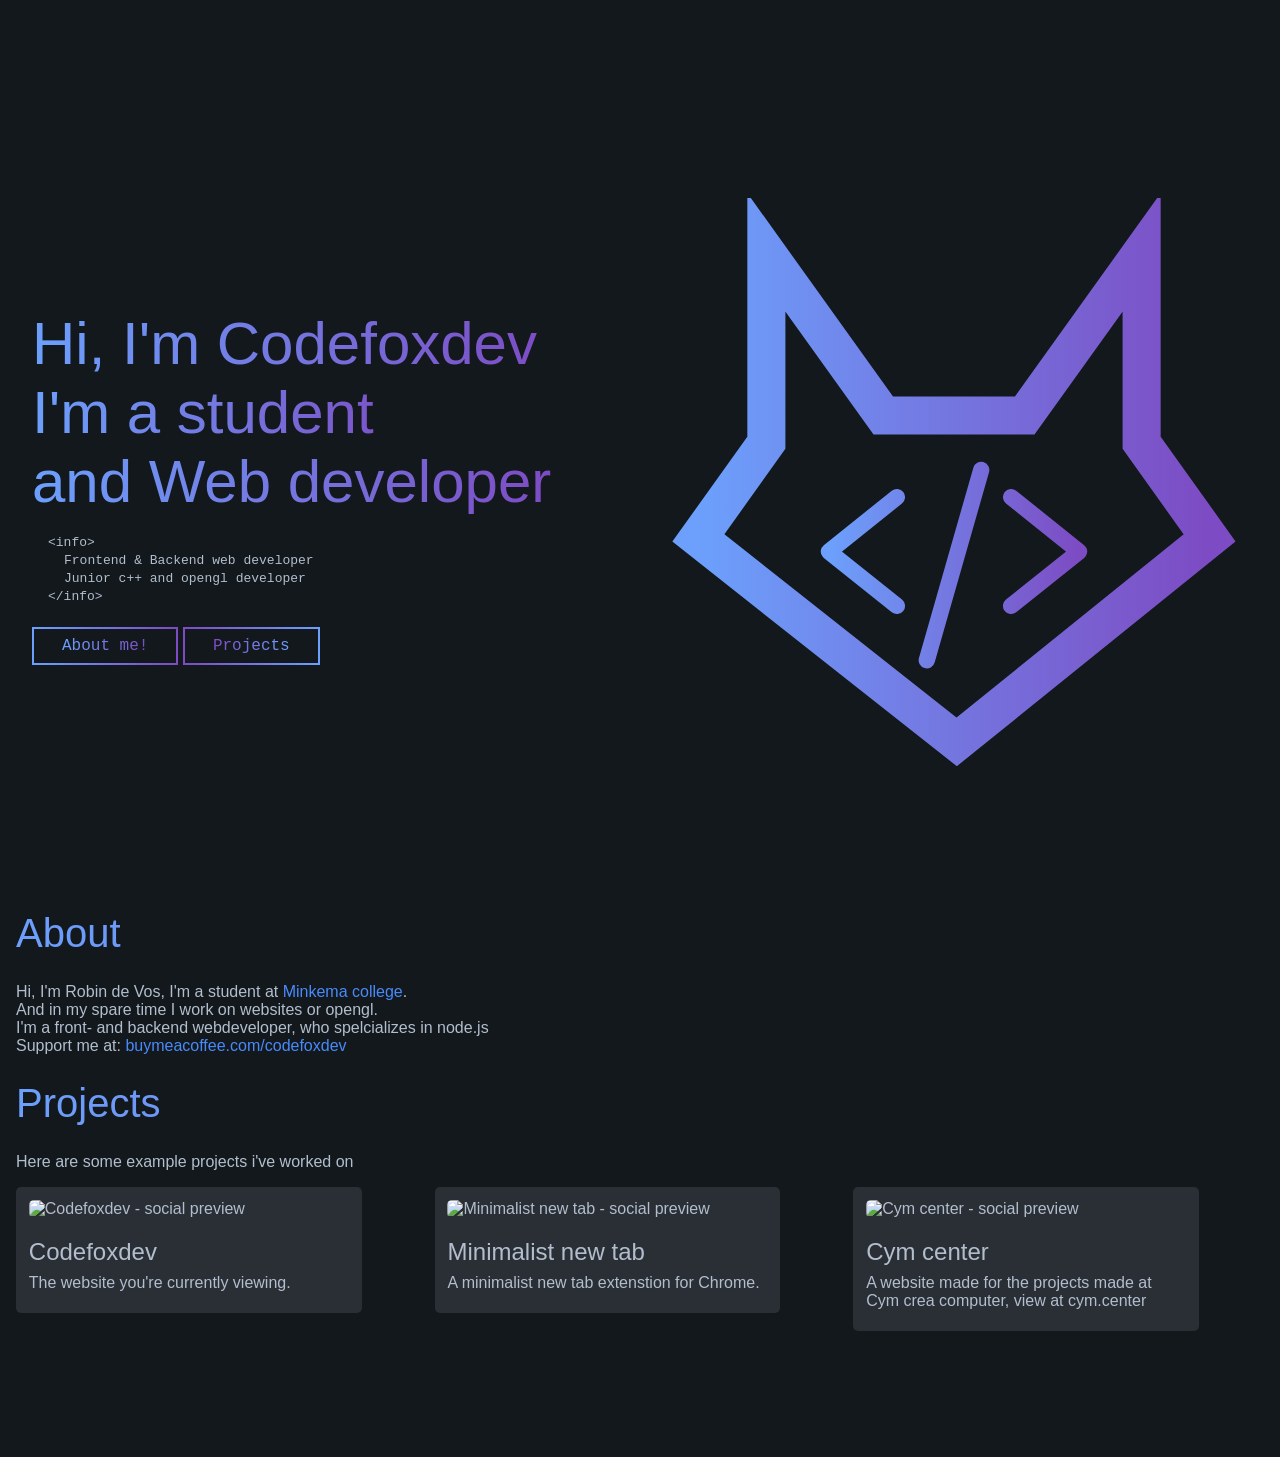
==== index.html @ 0c48bc0b "Updated about section in index.html" ====
<!DOCTYPE html>
<html lang="en">

<head>
  <meta charset="UTF-8">
  <meta http-equiv="X-UA-Compatible" content="IE=edge">
  <meta name="viewport" content="width=device-width, initial-scale=1.0">
  <title>Codefoxdev.com</title>
  <link rel="stylesheet" href="/static/css/style.css">
  <script src="https://kit.fontawesome.com/ae665bfb2e.js"></script>
</head>

<body>
  <main>
    <div class="page front grid-manual" style="--grid-item--min-width: 532px;">
      <section class="align-items-center title-center-sm">
        <div class="column" style="margin-inline: 1rem;">
          <div id="title" class="title">
            <h1 class="header-gradient fill type" style="--type-duration: 1.5s;">Hi, I'm Codefoxdev</h1>
            <h1 class="header-gradient fill type" style="--type-duration: 1.1s; --type-delay: 1.5s; --width: 75%;">I'm a student</h1>
            <h1 class="header-gradient fill type last" style="--type-duration: 1.5s; --type-delay: 2.6s;">and Web developer</h1>
          </div>
          <div id="underTitle" style="margin: 1rem;">
            <code class="element-tag" data-content="<info>"></code><br>
            <code style="padding-left: 1rem;">Frontend & Backend web developer</code><br>
            <code style="padding-left: 1rem;">Junior c++ and opengl developer</code><br>
            <code class="element-tag" data-content="</info>"></code>
          </div>
          <div id="titleButtons" style="margin-top: 1rem;">
            <a href="#about" class="button code outline"><span>About me!</span></a>
            <a href="#projects" class="button code outline reverse"><span>Projects</span></a>
          </div>
        </div>
      </section>
      <section class="logo flex-center">
        <svg xmlns="http://www.w3.org/2000/svg" viewBox="0 0 228 209">
          <defs>
            <linearGradient id="gradient">
              <stop class="stop1" offset="0%" />
              <stop class="stop2" offset="100%" />
            </linearGradient>
            <style type="text/css">
              .stop1 {
                stop-color: #6ca0fc;
              }
        
              .stop2 {
                stop-color: #7d4bc3;
              }
            </style>
          </defs>
          <g class="fill">
            <g class="border">
              <polygon points="45,20 45,90 20,125 115,200 208,125 183,90 183,20 140,80 88,80" stroke="white" fill="none"
                stroke-width="14" />
            </g>
            <g class="dev-tag">
              <path d="M124,100 L104,170 M135,110 L160,130 L135,150 M93,110 L68,130 L93, 150" stroke="white" stroke-width="6" stroke-linecap="round" stroke-linejoin="round" fill="none" />
            </g>
          </g>
        </svg>
      </section>
    </div>
    <div class="page" id="about">
      <h1 class="header-gradient fill" style="font-size: 2.5em;">About</h1>
      <p>
        Hi, I'm Robin de Vos, I'm a student at <a class="link" target="_blank" href="https://goo.gl/maps/eUrJ4oEW9DcCg29A8">Minkema college</a>. <br>
        And in my spare time I work on websites or opengl.  <br>
        I'm a front- and backend webdeveloper, who spelcializes in node.js <br>

        Support me at: <a href="https://www.buymeacoffee.com/codefoxdev" class="link" target="_blank">buymeacoffee.com/codefoxdev</a>
      </p>
    </div>
    <div class="page second" id="projects">
      <h1 class="header-gradient fill" style="font-size: 2.5em;">Projects</h1>
      <p>Here are some example projects i've worked on</p>
      <div class="grid-manual" style="--grid-column-count: 99">
        <a class="projects-link-item" href="https://github.com/CodeFoxDev/Codefoxdev/" target="_blank">
          <div class="projects-item">
            <img src="https://opengraph.githubassets.com/c062725c0faca80bc608000d0c1cc31716132a3725c898d8703f442c4a38286f/CodeFoxDev/Codefoxdev" alt="Codefoxdev - social preview">
            <h2>Codefoxdev</h2>
            <p>
              The website you're currently viewing.
            </p>
          </div>
        </a>
        <a class="projects-link-item" href="https://github.com/CodeFoxDev/Minimalist-new-tab/" target="_blank">
          <div class="projects-item">
            <img src="https://opengraph.githubassets.com/c062725c0faca80bc608000d0c1cc31716132a3725c898d8703f442c4a38286f/CodeFoxDev/Minimalist-new-tab" alt="Minimalist new tab - social preview">
            <h2>Minimalist new tab</h2>
            <p>
              A minimalist new tab extenstion for Chrome.
            </p>
          </div>
        </a>
        <a class="projects-link-item" href="https://github.com/CodeFoxDev/Cym-center/" target="_blank">
          <div class="projects-item">
            <img src="https://opengraph.githubassets.com/c062725c0faca80bc608000d0c1cc31716132a3725c898d8703f442c4a38286f/CodeFoxDev/Cym-center" alt="Cym center - social preview">
            <h2>Cym center</h2>
            <p>
              A website made for the projects made at Cym crea computer, view at cym.center
            </p>
          </div>
        </a>
      </div>
    </div>
  </main>
</body>

</html>
---- static/css/style.css ----
@import url("https://use.typekit.net/rcr1opg.css");

/*# Where to define variables */
:root {
  /*? Basic colors */
  --red: #ff3860;
  --red-dark: #ff1443;
  --red-light: #ff5c7c;
  --blue: #498afb;
  --blue-dark: #2674fa;
  --blue-light: #6ca0fc;
  --orange: #fa8142;
  --orange-dark: #f96a1f;
  --orange-light: #fb9865;
  --green: #09c372;
  --green-dark: #07a15e;
  --green-light: #0be586;
  --purple: #9166cc;
  --purple-dark: #7d4bc3;
  --purple-light: #a481d5;
  --pink: #ff4088;
  --pink-dark: #ff1c72;
  --pink-light: #ff649e;
  --purple-gray: #1f1d2b;
  --gray0: #f8f8f8;
  --gray1: #dbe1e8;
  --gray2: #b2becd;
  --gray3: #6c7983;
  --gray4: #454e56;
  --gray5: #2a2e35;
  --gray6: #12181b;
  /*? Navbar variables */
  --nav-bg: var(--gray5);
  --nav-height: 4rem;

  --font-body: "sofia-pro", sans-serif;
  --font-head: "cubano", sans-serif;
  --font-code: monospace;

  --front-gradient: linear-gradient(90deg, var(--blue-light), var(--purple-dark));

  --main-bg: var(--gray6);
  --text-color: var(--gray2);
  --h-color: var(--gray0);
  --accent-color: #ff8c00;
  --h-border: 2px dashed var(--text-color);
}

/* # General properties */
*.hidden {
  visibility: hidden;
}

*.absolute-hidden {
  position: fixed;
  top: -5rem;
  left: -5rem;
}

.header-column p {
  padding-left: .45rem !important;
}

.header-column h2 {
  margin-bottom: .25rem !important;
}

/* # Element properties */
html,
body {
  margin: 0;
  padding: 0;
  background-color: var(--main-bg);
  color: var(--text-color);
  font-family: var(--font-body);

  scroll-behavior: smooth;
  overflow-x: hidden;
}

main {
  padding: 1rem;
  padding-top: calc(var(--nav-height) + 1em);
  background-color: var(--main-bg);
  color: var(--text-color);
  font-family: var(--font-body);
}

hr {
  border-bottom: var(--h-border);
  border-top: none;
  border-left: none;
  border-right: none;
}

hr.text-border {
  border-bottom: 2px dashed var(--gray2);
  border-top: none;
  border-left: none;
  border-right: none;
}

h1,
h2,
h3,
h4,
h5,
h6 {
  font-family: var(--font-head);
  font-weight: 400;
}

em,
h1,
h2,
h3,
h4,
h5,
h6 {
  color: var(--text-color);
}

code,
.code {
  font-family: var(--font-code);
}

/* # Navbar properties */

.acc-side img {
  border-radius: 50%;
  width: 5rem;
  margin-right: .5rem;
}

.acc-side a:not(.link):not(.hi-gradient) {
  color: var(--text-color);
  text-decoration: none;
}

.acc-side [class*=profile-wrapper] {
  background-color: var(--gray4);
  border-radius: 1rem;
  padding: 1rem;
  margin: .5rem 0;
}

.acc-side [class*=profile-wrapper] *:not(img) {
  margin: 0;
}

.side a:not(.link):not(.hi-gradient) {
  color: var(--text-color);
  text-decoration: none;
}

.flex-center {
  display: flex;
  justify-content: center;
  align-items: center;
}

.flex-center-column {
  display: flex;
  justify-content: center;
  align-items: center;
  flex-direction: column;
}

.align-items-center {
  display: flex;
  align-items: center;
}

.column {
  display: flex;
  flex-direction: column;
}

.pointer {
  cursor: pointer;
}

.link {
  color: var(--blue);
  text-decoration: none;
}

.border-bottom {
  border: none;
  border-bottom: 2px solid var(--text-color);
}

.bell:not(.new) {
  margin-right: 8px;
}

.bell.new::after {
  content: "";
  font-size: 0;
  position: relative;
  top: -1.25rem;
  right: .61rem;
  padding: .25rem;
  box-shadow: 0 0 0 .15rem var(--nav-bg);
  background-color: var(--red-dark);
  border-radius: 50%;
}

.msg.new h4::before {
  content: "";
  font-size: 0;
  position: relative;
  top: -.35rem;
  left: 0;
  padding: .25rem;
  background-color: var(--red-dark);
  border-radius: 50%;
  margin-right: .5rem;
}

.search-bar {
  height: 2rem;
  display: flex;
  width: 100%;
  max-width: 450px;
}

.search-bar input {
  width: 100%;
  height: 2rem;
  border: none;
  background-color: var(--gray4);
  border-radius: 8px;
  font-family: var(--font-body);
  font-size: 14px;
  font-weight: 500;
  padding: 0 40px 0 16px;
  box-shadow: 0 0 0 2px var(--gray4);
  background-image: url("data:image/svg+xml;charset=UTF-8,%3csvg xmlns='http://www.w3.org/2000/svg' viewBox='0 0 56.966 56.966' fill='%23717790c7'%3e%3cpath d='M55.146 51.887L41.588 37.786A22.926 22.926 0 0046.984 23c0-12.682-10.318-23-23-23s-23 10.318-23 23 10.318 23 23 23c4.761 0 9.298-1.436 13.177-4.162l13.661 14.208c.571.593 1.339.92 2.162.92.779 0 1.518-.297 2.079-.837a3.004 3.004 0 00.083-4.242zM23.984 6c9.374 0 17 7.626 17 17s-7.626 17-17 17-17-7.626-17-17 7.626-17 17-17z'/%3e%3c/svg%3e");
  background-size: 14px;
  background-repeat: no-repeat;
  background-position: 96%;
  color: #fff;
  transition: all .3s ease;
}

.link-wrapper {
  background-color: var(--gray4);
  border-radius: 1rem;
  padding: 1rem;
  margin: .5rem 0;
  transition: all .3s ease;
}

.link-wrapper:hover {
  opacity: .7;
}

.link-wrapper i {
  margin-right: .5rem !important;
}

.link-wrapper * {
  margin: 0;
}

.text-gradient {
  color: var(--gray0);
  background-image: linear-gradient(90deg, var(--blue-light), var(--pink));
  padding: 0 4px;
  border-radius: 3px;
  font-size: 1rem;
}

.header-gradient:not(.fill) {
  color: var(--gray0);
  background-image: var(--front-gradient);
  padding: 0 4px;
  border-radius: 3px;
}

.header-gradient.fill {
  background-image: var(--front-gradient);
  background-clip: text;
  -webkit-background-clip: text;
  -webkit-text-fill-color: transparent;
}

hr.header-gradient {
  border-width: 2px;
  border-style: solid;
  border-image: var(--front-gradient) 1 1;
}

.sticky-center {
  position: fixed;
  top: 50%;
  left: 50%;
  transform: translate(-50%, -50%);
}

.page.front {
  min-height: calc(100vh - var(--nav-height) - 2rem);
}

.page.front>section {
  height: calc(100vh - var(--nav-height) - 2rem);
}

.page.front .title {
  font-size: max(2.5em, 16px);
}

.page.front svg {
  max-height: calc(100vh - var(--nav-height) - 2rem - 14rem);
}

.page.front code {
  font-size: 13px;
}

.page.second {
  min-height: 40vh;
}

@media screen and (max-width: 700px) {
  .page.front {
    font-size: 2.3vw;
  }
}

@media screen and (max-width: 1130px) {
  .page.front>section.logo {
    position: fixed;
    height: unset;
    top: 1.5rem;
    left: 1.5rem;
    height: 3rem;
    width: 3rem;
  }
}

.element-tag::after {
  content: attr(data-content);
}

.title-center-sm div {
  text-align: left;
}

.type {
  --type-duration: 1s;
  --type-delay: 0s;
  --width: 100%;

  margin: 0;
  width: 0;
  white-space: nowrap;
  overflow: hidden;

  animation: type var(--type-duration) linear var(--type-delay) forwards;
}

.type.last {
  animation:
    type var(--type-duration) linear var(--type-delay) forwards,
    type-blink .4s cubic-bezier(.68, -0.55, .27, 1.55) calc(var(--type-duration) + var(--type-delay)) alternate infinite;
}

@keyframes type {
  0% {
    width: 0;
  }

  1%,
  99% {
    border-right: 2px solid var(--blue-dark);
  }

  100% {
    width: var(--width);
    border-right: none;
  }
}

@keyframes type-blink {
  from {
    border-right: 2px solid var(--blue-dark);
  }

  to {
    border-right: 2px solid transparent;
  }
}

.grid-columns-2 {
  display: grid;
  grid-template-columns: 1fr 1fr;
}

.grid-manual {
  --grid-layout-gap: .5rem;
  --grid-column-count: 2;
  --grid-item--min-width: 340px;

  --gap-count: calc(var(--grid-column-count) - 1);
  --total-gap-width: calc(var(--gap-count) * var(--grid-layout-gap));
  --grid-item--max-width: calc((100% - var(--total-gap-width)) / var(--grid-column-count));

  display: grid;
  grid-template-columns: repeat(auto-fill, minmax(max(var(--grid-item--min-width), var(--grid-item--max-width)), 1fr));
  grid-gap: var(--grid-layout-gap);
}

.page.front svg * {
  stroke: url(#gradient);
}

.button.outline {
  --color: var(--blue-dark);

  padding: .5rem 1.75rem;
  border-width: 2px;
  border-style: solid;
  border-image: var(--front-gradient) 1 1;

  text-decoration: none;
  font-size: 1rem;
  transition: all .3s ease;
}

.button.reverse {
  --front-gradient: linear-gradient(90deg, var(--purple-dark), var(--blue-light))
}

.button.outline span {
  background-image: var(--front-gradient);
  background-clip: text;
  -webkit-background-clip: text;
  -webkit-text-fill-color: transparent;
}

.button.outline:hover {
  background: var(--main-bg) var(--front-gradient);
}

.button.outline:hover span {
  -webkit-text-fill-color: var(--gray0);
}

.button.outline.green {
  --color: var(--green-dark);
}

.button.outline.red {
  --color: var(--red-dark);
}

.button.outline.orange {
  --color: var(--orange-dark);
}

.button.outline.pink {
  --color: var(--pink-dark);
}

.button.outline.purple {
  --color: var(--purple-dark);
}

.fs-16 {
  font-size: 1rem !important;
}

p svg {
  position: relative;
  width: 1em;
  margin: 0 3px;
  top: 0.125em;
}

.projects-link-item {
  color: var(--text-color);
  text-decoration: none;
  width: fit-content;
}

.projects-item {
  background-color: var(--nav-bg);
  padding: .8rem;
  border-radius: 5px;
  width: 20rem;
  transition: transform .3s ease;
}

.projects-item * {
  color: var(--text-color);
  text-decoration: none;
}

.projects-item:hover {
  transform: translateY(-.5rem);
}

.projects-item img {
  border-radius: 5px;
  width: 100%;
}

.projects-item h2 {
  margin-bottom: 0;
}

.projects-item p {
  margin: .5rem 0;
}
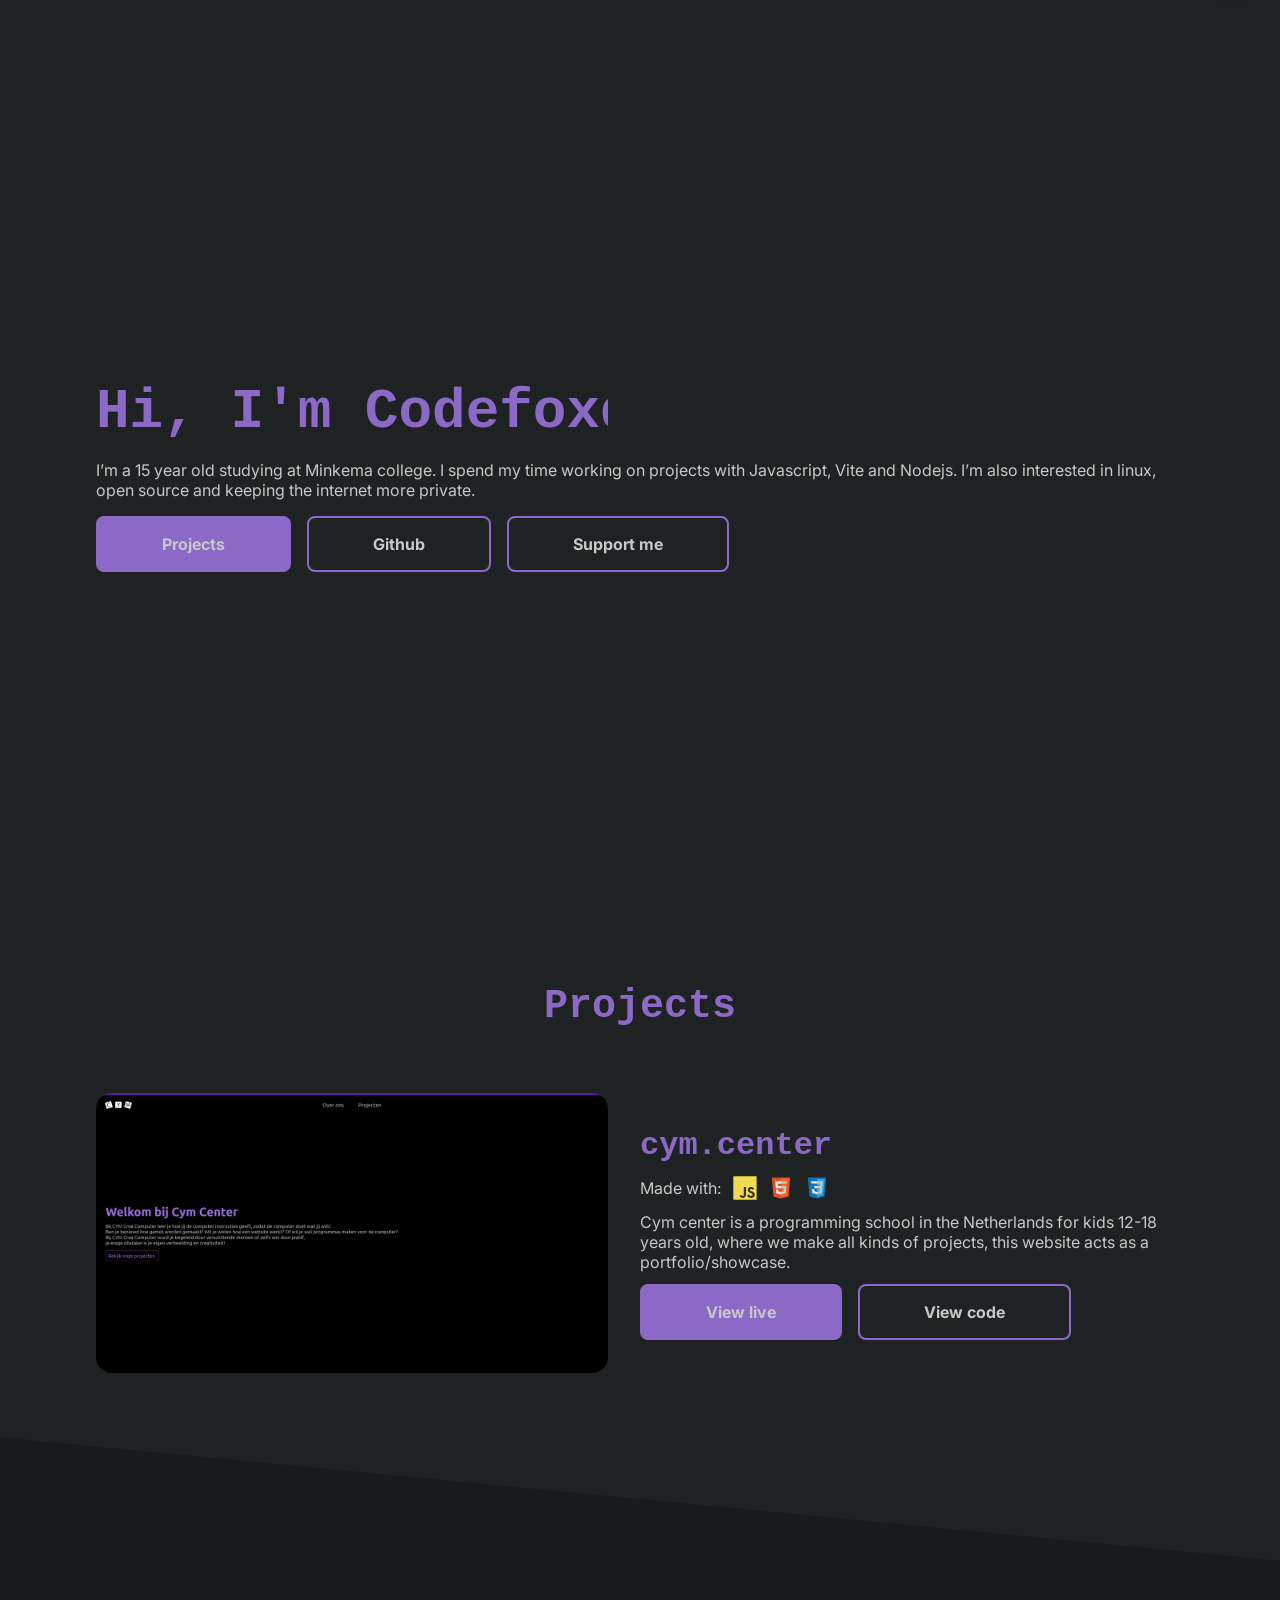
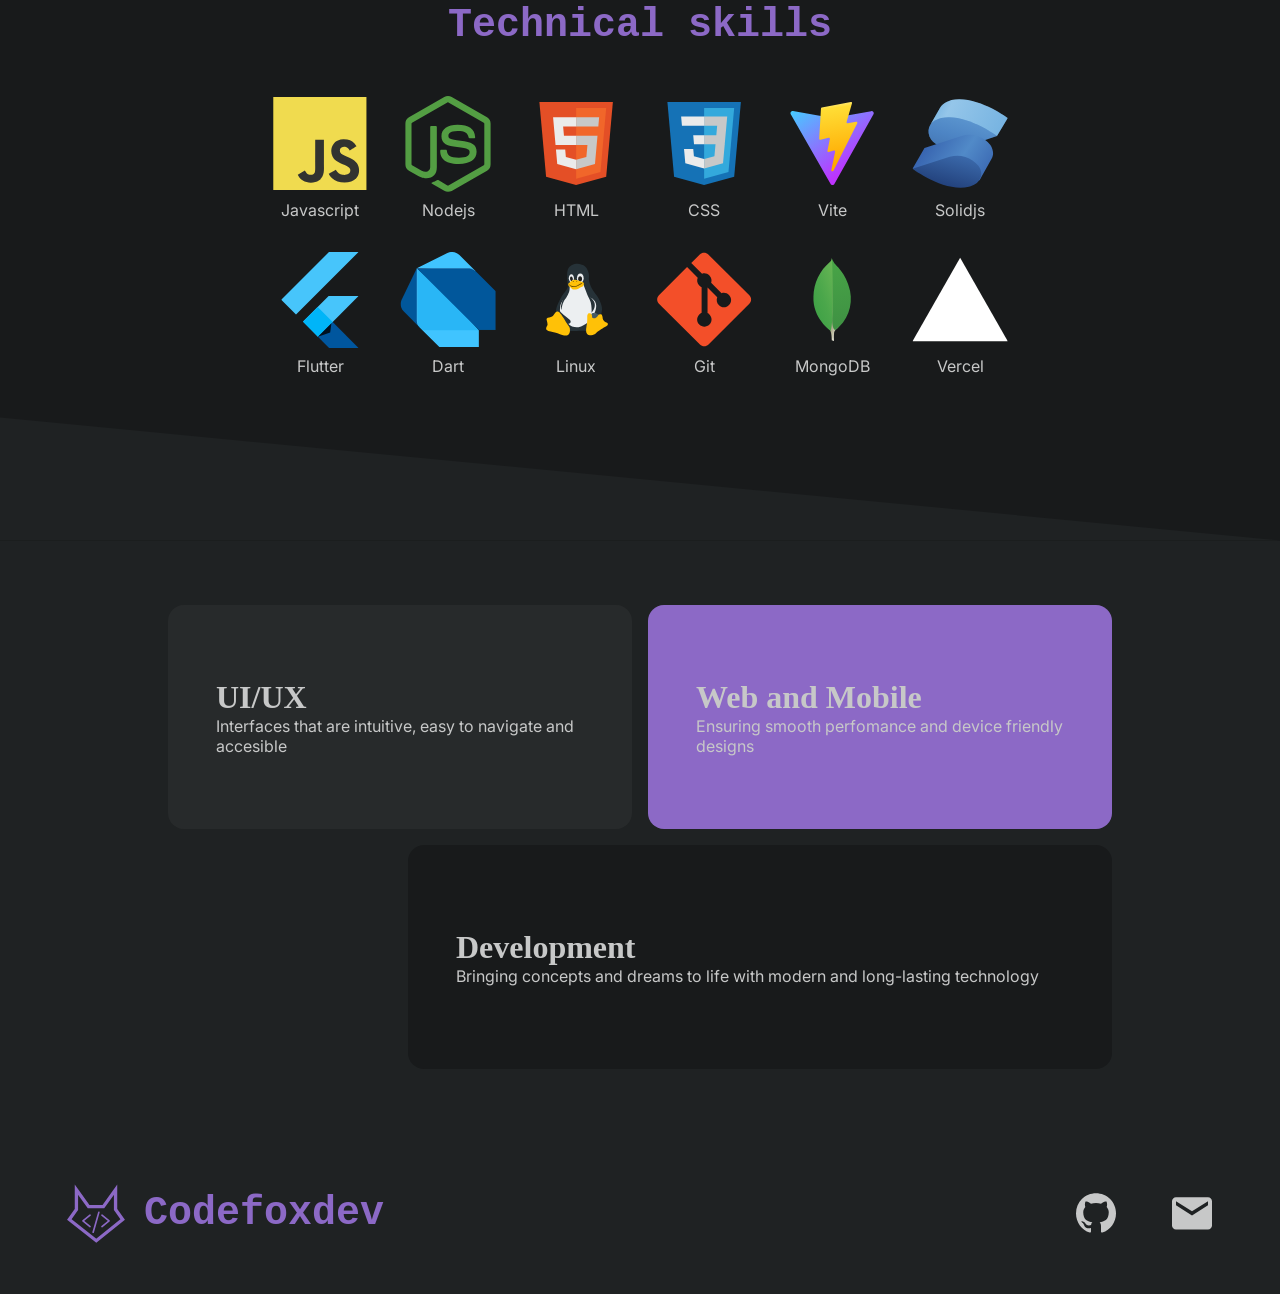
==== commit 4b4f6a0a: "Complete redisign of the entire website to reflect my new design trends" ====
--- a/index.html
+++ b/index.html
@@ -6,105 +6,129 @@
   <meta http-equiv="X-UA-Compatible" content="IE=edge">
   <meta name="viewport" content="width=device-width, initial-scale=1.0">
   <title>Codefoxdev.com</title>
-  <link rel="stylesheet" href="/static/css/style.css">
-  <script src="https://kit.fontawesome.com/ae665bfb2e.js"></script>
+  <link rel="preconnect" href="https://fonts.googleapis.com">
+  <link rel="preconnect" href="https://fonts.gstatic.com" crossorigin>
+  <link href="https://fonts.googleapis.com/css2?family=Inter:wght@100;200;300;400;500;600;700;800;900&family=Ubuntu+Mono:wght@400;700&display=swap" rel="stylesheet">
+  <link rel="stylesheet" href="/public/style.css">
 </head>
 
 <body>
+  <nav>
+    <div class="nav-progress"></div>
+    <a href="#top" class="nav-top">
+      <img src="/public/icons/top.svg" draggable="false">
+    </a>
+  </nav>
   <main>
-    <div class="page front grid-manual" style="--grid-item--min-width: 532px;">
-      <section class="align-items-center title-center-sm">
-        <div class="column" style="margin-inline: 1rem;">
-          <div id="title" class="title">
-            <h1 class="header-gradient fill type" style="--type-duration: 1.5s;">Hi, I'm Codefoxdev</h1>
-            <h1 class="header-gradient fill type" style="--type-duration: 1.1s; --type-delay: 1.5s; --width: 75%;">I'm a student</h1>
-            <h1 class="header-gradient fill type last" style="--type-duration: 1.5s; --type-delay: 2.6s;">and Web developer</h1>
-          </div>
-          <div id="underTitle" style="margin: 1rem;">
-            <code class="element-tag" data-content="<info>"></code><br>
-            <code style="padding-left: 1rem;">Frontend & Backend web developer</code><br>
-            <code style="padding-left: 1rem;">Junior c++ and opengl developer</code><br>
-            <code class="element-tag" data-content="</info>"></code>
-          </div>
-          <div id="titleButtons" style="margin-top: 1rem;">
-            <a href="#about" class="button code outline"><span>About me!</span></a>
-            <a href="#projects" class="button code outline reverse"><span>Projects</span></a>
-          </div>
+    <div class="front" id="top">
+      <div class="title">
+        <h1 class="header type" style="--width: 32rem">Hi, I'm Codefoxdev</h1>
+        <p>
+          I’m a 15 year old studying at Minkema college. I spend my time working on projects with Javascript, Vite and Nodejs.
+          I’m also interested in linux, open source and keeping the internet more private.
+        </p>
+        <div class="buttons">
+          <a href="#projects" class="button fill">Projects</a>
+          <a href="https://github.com/codefoxdev" class="button">Github</a>
+          <a href="https://www.buymeacoffee.com/codefoxdev" class="button">Support me</a>
         </div>
-      </section>
-      <section class="logo flex-center">
-        <svg xmlns="http://www.w3.org/2000/svg" viewBox="0 0 228 209">
-          <defs>
-            <linearGradient id="gradient">
-              <stop class="stop1" offset="0%" />
-              <stop class="stop2" offset="100%" />
-            </linearGradient>
-            <style type="text/css">
-              .stop1 {
-                stop-color: #6ca0fc;
-              }
-        
-              .stop2 {
-                stop-color: #7d4bc3;
-              }
-            </style>
-          </defs>
-          <g class="fill">
-            <g class="border">
-              <polygon points="45,20 45,90 20,125 115,200 208,125 183,90 183,20 140,80 88,80" stroke="white" fill="none"
-                stroke-width="14" />
-            </g>
-            <g class="dev-tag">
-              <path d="M124,100 L104,170 M135,110 L160,130 L135,150 M93,110 L68,130 L93, 150" stroke="white" stroke-width="6" stroke-linecap="round" stroke-linejoin="round" fill="none" />
-            </g>
-          </g>
-        </svg>
-      </section>
+      </div>
+      <div class="image">
+        <img src="/public/assets/logo_codefoxdev_svg.svg" draggable="false">
+      </div>
     </div>
-    <div class="page" id="about">
-      <h1 class="header-gradient fill" style="font-size: 2.5em;">About</h1>
-      <p>
-        Hi, I'm Robin de Vos, I'm a student at <a class="link" target="_blank" href="https://goo.gl/maps/eUrJ4oEW9DcCg29A8">Minkema college</a>. <br>
-        And in my spare time I work on websites or opengl.  <br>
-        I'm a front- and backend webdeveloper, who spelcializes in node.js <br>
-
-        Support me at: <a href="https://www.buymeacoffee.com/codefoxdev" class="link" target="_blank">buymeacoffee.com/codefoxdev</a>
-      </p>
+    <div class="projects" id="projects">
+      <h2 class="header">Projects</h2>
     </div>
-    <div class="page second" id="projects">
-      <h1 class="header-gradient fill" style="font-size: 2.5em;">Projects</h1>
-      <p>Here are some example projects i've worked on</p>
-      <div class="grid-manual" style="--grid-column-count: 99">
-        <a class="projects-link-item" href="https://github.com/CodeFoxDev/Codefoxdev/" target="_blank">
-          <div class="projects-item">
-            <img src="https://opengraph.githubassets.com/c062725c0faca80bc608000d0c1cc31716132a3725c898d8703f442c4a38286f/CodeFoxDev/Codefoxdev" alt="Codefoxdev - social preview">
-            <h2>Codefoxdev</h2>
-            <p>
-              The website you're currently viewing.
-            </p>
-          </div>
+    <div class="technical-skills" id="skills">
+      <h2 class="header">Technical skills</h2>
+      <div class="skills">
+        <div class="item" id="skill-javascript">
+          <img src="/public/icons/javascript.svg" draggable="false">
+          <p>Javascript</p>
+        </div>
+        <div class="item" id="skill-nodejs">
+          <img src="/public/icons/nodejs.svg" draggable="false">
+          <p>Nodejs</p>
+        </div>
+        <div class="item" id="skill-html">
+          <img src="/public/icons/html.svg" draggable="false">
+          <p>HTML</p>
+        </div>
+        <div class="item" id="skill-css">
+          <img src="/public/icons/css.svg" draggable="false">
+          <p>CSS</p>
+        </div>
+        <div class="item" id="skill-vite">
+          <img src="/public/icons/vite.svg" draggable="false">
+          <p>Vite</p>
+        </div>
+        <div class="item" id="skill-solid">
+          <img src="/public/icons/solid.svg" draggable="false">
+          <p>Solidjs</p>
+        </div>
+        <div class="item" id="skill-flutter">
+          <img src="/public/icons/flutter.svg" draggable="false">
+          <p>Flutter</p>
+        </div>
+        <div class="item" id="skill-dart">
+          <img src="/public/icons/dart.svg" draggable="false">
+          <p>Dart</p>
+        </div>
+        <div class="item" id="skill-linux">
+          <img src="/public/icons/linux.svg" draggable="false">
+          <p>Linux</p>
+        </div>
+        <div class="item" id="skill-git">
+          <img src="/public/icons/git.svg" draggable="false">
+          <p>Git</p>
+        </div>
+        <div class="item" id="skill-mongo">
+          <img src="/public/icons/mongo.svg" draggable="false">
+          <p>MongoDB</p>
+        </div>
+        <div class="item" id="skill-vercel">
+          <img src="/public/icons/vercel.svg" draggable="false">
+          <p>Vercel</p>
+        </div>
+      </div>
+      <div class="background">
+        <img src="/public/assets/slope_top.svg" draggable="false">
+        <div class="filler"></div>
+        <img src="/public/assets/slope_bottom.svg" draggable="false">
+      </div>
+    </div>
+    <div class="process">
+      <div class="item span-2" style="background: rgba(199, 200, 200, 0.05);">
+        <h1>UI/UX</h1>
+        <p>Interfaces that are intuitive, easy to navigate and accesible</p>
+      </div>
+      <div class="item span-2" style="background: var(--accent);">
+        <h1>Web and Mobile</h1>
+        <p>Ensuring smooth perfomance and device friendly designs</p>
+      </div>
+      <div class="item empty"></div>
+      <div class="item span-3" style="background: var(--secondary);">
+        <h1>Development</h1>
+        <p>Bringing concepts and dreams to life with modern and long-lasting technology</p>
+      </div>
+    </div>
+    <div class="footer">
+      <div class="logo">
+        <img src="/public/assets/logo_codefoxdev_svg.svg">
+        <h1 class="header-footer">Codefoxdev</h1>
+      </div>
+      <div class="links">
+        <a href="https://github.com/codefoxdev" class="icon-link">
+          <img src="/public/icons/github.svg" draggable="false">
         </a>
-        <a class="projects-link-item" href="https://github.com/CodeFoxDev/Minimalist-new-tab/" target="_blank">
-          <div class="projects-item">
-            <img src="https://opengraph.githubassets.com/c062725c0faca80bc608000d0c1cc31716132a3725c898d8703f442c4a38286f/CodeFoxDev/Minimalist-new-tab" alt="Minimalist new tab - social preview">
-            <h2>Minimalist new tab</h2>
-            <p>
-              A minimalist new tab extenstion for Chrome.
-            </p>
-          </div>
-        </a>
-        <a class="projects-link-item" href="https://github.com/CodeFoxDev/Cym-center/" target="_blank">
-          <div class="projects-item">
-            <img src="https://opengraph.githubassets.com/c062725c0faca80bc608000d0c1cc31716132a3725c898d8703f442c4a38286f/CodeFoxDev/Cym-center" alt="Cym center - social preview">
-            <h2>Cym center</h2>
-            <p>
-              A website made for the projects made at Cym crea computer, view at cym.center
-            </p>
-          </div>
+        <a href="mailto:hello@codefoxdev.com" class="icon-link">
+          <img src="/public/icons/mail.svg" draggable="false">
         </a>
       </div>
     </div>
   </main>
+  <script src="/main.js" type="module"></script>
 </body>
 
 </html>
--- a/public/style.css
+++ b/public/style.css
@@ -0,0 +1,481 @@
+:root {
+  --accent: #8c69c6;
+  --background: #1f2223;
+  --secondary: #181a1b;
+  --text: #c7c8c8;
+}
+
+/* General */
+
+html,
+body {
+  background: var(--background);
+  margin: 0;
+  padding: 0;
+  color: var(--text);
+  font-family: "Inter", sans-serif;
+  overflow-x: hidden;
+  scroll-behavior: smooth;
+}
+
+* {
+  box-sizing: border-box;
+  color: var(--text);
+  text-decoration: none;
+}
+
+p,
+h1,
+h2,
+h3,
+h4,
+h5,
+h6 {
+  margin: 0;
+}
+
+h1.header {
+  color: var(--accent, #8c69c6);
+  font-family: "Ubuntu Mono", monospace;
+  font-size: min(3.5rem, 9vw);
+  font-style: normal;
+  font-weight: 700;
+  line-height: normal;
+  width: fit-content;
+}
+
+h2.header {
+  color: var(--accent, #8c69c6);
+  font-family: "Ubuntu Mono", monospace;
+  font-size: 2.5rem;
+  font-style: normal;
+  font-weight: 700;
+  line-height: normal;
+  width: fit-content;
+}
+
+a.button {
+  display: flex;
+  overflow: hidden;
+  padding: 1rem 4rem;
+  border-radius: 0.5rem;
+  border: 2px solid var(--accent, #8c69c6);
+  justify-content: center;
+  align-items: center;
+  align-self: stretch;
+
+  font-weight: 700;
+  transition: background 0.3s ease;
+}
+
+a.button.fill {
+  background: var(--accent, #8c69c6);
+}
+
+a.button:not(.fill):hover {
+  background: var(--accent, #8c69c6);
+}
+
+a.button.fill:hover {
+  background: transparent;
+}
+
+/* Progress nav */
+
+nav > .nav-progress {
+  --width: 0%;
+
+  position: fixed;
+  z-index: 100;
+  top: 0;
+  left: 0;
+  height: 0.25rem;
+  background: var(--accent);
+  width: var(--width);
+}
+
+nav > .nav-top {
+  position: fixed;
+  z-index: 100;
+  top: 1rem;
+  right: 1rem;
+  width: 4rem;
+  height: 4rem;
+  border-radius: 1rem;
+  background: var(--accent);
+  display: grid;
+  place-items: center;
+  transition: transform 0.3s ease;
+  box-shadow: var(--secondary) 0 0 1rem;
+}
+
+nav > .nav-top.hidden {
+  transform: translateY(-6rem);
+}
+
+nav > .nav-top > img {
+  width: 3rem;
+}
+
+/* Front section */
+
+main > div.front {
+  display: grid;
+  grid-template-columns: 1fr 1fr;
+  padding: 6rem;
+}
+
+main > div.front > div.title {
+  display: flex;
+  height: 47.5rem;
+  overflow: hidden;
+  flex-direction: column;
+  justify-content: center;
+  align-items: flex-start;
+  gap: 1rem;
+  flex-shrink: 0;
+}
+
+main > div.front > div.title > p {
+  color: var(--text, #c7c8c8);
+}
+
+main > div.front > div.title > div.buttons {
+  display: flex;
+  gap: 1rem;
+}
+
+main > div.front > div.image {
+  display: flex;
+  height: 47.5rem;
+  overflow: hidden;
+  flex-direction: column;
+  justify-content: center;
+  align-items: flex-end;
+  gap: 1rem;
+  flex-shrink: 0;
+}
+
+main > div.front > div.image > img {
+  width: 40rem;
+  height: 40rem;
+  overflow: hidden;
+  flex-shrink: 0;
+}
+
+/* Projects section */
+
+main > div.projects {
+  display: flex;
+  overflow: hidden;
+  padding: 2rem 0rem;
+  flex-direction: column;
+  justify-content: center;
+  align-items: center;
+  gap: 2rem;
+}
+
+main > div.projects > div.project {
+  width: min(calc(100vw - 2rem), 72rem);
+  display: flex;
+  overflow: hidden;
+  padding: 2rem;
+  border-radius: 1rem;
+  justify-content: center;
+  align-items: center;
+  gap: 2rem;
+}
+
+main > div.projects > div.project > img {
+  width: 32rem;
+  border-radius: 1rem;
+}
+
+main > div.projects > div.project > div.info {
+  display: flex;
+  flex-direction: column;
+  justify-content: center;
+  gap: 0.75rem;
+}
+
+main > div.projects > div.project > div.info > h1 {
+  color: var(--accent, #8c69c6);
+  font-family: "Ubuntu Mono", monospace;
+  font-size: 2rem;
+}
+
+main > div.projects > div.project > div.info > .made-with {
+  display: flex;
+  align-items: center;
+  gap: 0.75rem;
+}
+
+main > div.projects > div.project > div.info > .made-with > img {
+  width: 1.5rem;
+}
+
+main > div.projects > div.project > div.info > .buttons {
+  display: flex;
+  align-items: center;
+  gap: 1rem;
+}
+
+/* Skills section */
+
+main > div.technical-skills {
+  position: relative;
+  width: 100vw;
+  height: 44rem;
+  isolation: isolate;
+  display: flex;
+  flex-direction: column;
+  align-items: center;
+  justify-content: center;
+  gap: 3rem;
+  padding: 1rem;
+}
+
+main > div.technical-skills .skills {
+  display: grid;
+  grid-template-columns: repeat(6, 1fr);
+  grid-template-rows: repeat(auto, 1fr);
+  place-items: center;
+  gap: 2rem;
+}
+
+main > div.technical-skills .skills > .item {
+  display: grid;
+  grid-template-rows: 6rem 1fr;
+  place-items: center;
+  gap: 0.5rem;
+  transition: transform 0.3s ease;
+}
+
+main > div.technical-skills .skills > .item:hover {
+  transform: translateY(-0.5rem);
+}
+
+main > div.technical-skills .skills > .item > img {
+  max-width: 6rem;
+  max-height: 6rem;
+}
+
+main > div.technical-skills > .background {
+  z-index: -1;
+  position: absolute;
+  top: 0;
+  left: 0;
+  width: 100%;
+  height: 100%;
+  display: flex;
+  flex-direction: column;
+  gap: auto;
+  background: var(--secondary);
+}
+
+main > div.technical-skills > .background > .filler {
+  height: 100%;
+}
+
+/* Process secion */
+
+main > div.process {
+  padding: 4rem max(4rem, calc(calc(100vw - 59rem) / 2));
+  display: grid;
+  grid-template-columns: repeat(4, 14rem);
+  grid-template-rows: repeat(2, 14rem);
+  gap: 1rem;
+}
+
+main > div.process > .item {
+  display: flex;
+  flex-direction: column;
+  justify-content: center;
+  padding: 3rem;
+  border-radius: 1rem;
+}
+
+main > div.process > .item > h1 {
+  font-family: "Ubuntu Mono";
+}
+
+.span-2 {
+  grid-column: span 2;
+}
+
+.span-3 {
+  grid-column: span 3;
+}
+
+/* Footer section */
+
+main > div.footer {
+  height: 10rem;
+  display: flex;
+  align-items: center;
+  justify-content: space-between;
+  padding-inline: 4rem;
+}
+
+main > div.footer > .logo {
+  display: flex;
+  align-items: center;
+  gap: 1rem;
+  color: var(--accent, #8c69c6);
+}
+
+main > div.footer > .logo > img {
+  width: 4rem;
+}
+
+main > div.footer > .logo > h1 {
+  color: var(--accent, #8c69c6);
+  font-family: "Ubuntu mono", monospace;
+  font-size: 2.5rem;
+  font-weight: 700;
+}
+
+main > div.footer > .links {
+  display: flex;
+  justify-content: center;
+  align-items: center;
+  gap: 3rem;
+}
+
+main > div.footer > .links > a {
+  width: 3rem;
+  height: 3rem;
+}
+
+main > div.footer > .links > a > img {
+  width: 100%;
+}
+
+/* Effects / media queries */
+
+.type {
+  --type-duration: 1.6s;
+  --type-delay: 0s;
+  --width: 100%;
+
+  margin: 0;
+  width: 0;
+  white-space: nowrap;
+  overflow: hidden;
+
+  animation: type var(--type-duration) linear var(--type-delay) forwards,
+    type-blink 0.4s cubic-bezier(0.68, -0.55, 0.27, 1.55)
+      calc(var(--type-duration) + var(--type-delay)) alternate infinite;
+}
+
+@media screen and (max-width: 1415px) {
+  main > div.front {
+    grid-template-columns: 1fr 10px;
+  }
+
+  main > div.front > div.image {
+    display: none;
+  }
+}
+
+@media screen and (max-width: 67rem) {
+  main > div.front {
+    padding: 1rem;
+  }
+  main > div.process {
+    padding: 4rem max(1rem, calc(calc(100vw - 29rem) / 2));
+    grid-template-columns: repeat(2, 14rem);
+    grid-template-rows: repeat(3, 14rem);
+  }
+
+  main > div.projects > div.project {
+    flex-direction: column;
+    padding-inline: 0;
+  }
+
+  main > div.projects > div.project > img {
+    width: min(calc(100vw - 2rem), 32rem);
+  }
+
+  main > div.footer {
+    padding-inline: 1rem;
+  }
+
+  main > div.footer > div.links {
+    padding-inline: 1rem;
+    gap: 1.75rem;
+  }
+
+  .empty {
+    display: none !important;
+  }
+
+  .span-3 {
+    grid-column: span 2;
+  }
+}
+
+@media screen and (max-width: 763px) {
+  main > div.front > div.title > .buttons {
+    flex-direction: column;
+    width: 100%;
+  }
+
+  main > div.technical-skills .skills {
+    grid-template-columns: repeat(5, 1fr);
+  }
+}
+
+@media screen and (max-width: 647px) {
+  main > div.technical-skills .skills {
+    grid-template-columns: repeat(4, 1fr);
+  }
+
+  main > div.footer > div.logo > h1 {
+    display: none;
+  }
+}
+
+@media screen and (max-width: 31rem) {
+  main > div.process {
+    grid-template-columns: repeat(2, 1fr);
+  }
+
+  main > div.projects > div.project > div.info > .buttons {
+    flex-direction: column;
+  }
+
+  main > div.technical-skills {
+    height: 54rem;
+  }
+
+  main > div.technical-skills .skills {
+    grid-template-columns: repeat(3, 1fr);
+  }
+}
+
+@keyframes type {
+  0% {
+    width: 0;
+  }
+
+  1%,
+  99% {
+    border-right: 2px solid var(--accent);
+  }
+
+  100% {
+    width: var(--width);
+    border-right: none;
+  }
+}
+
+@keyframes type-blink {
+  from {
+    border-right: 2px solid var(--accent);
+  }
+
+  to {
+    border-right: 2px solid transparent;
+  }
+}
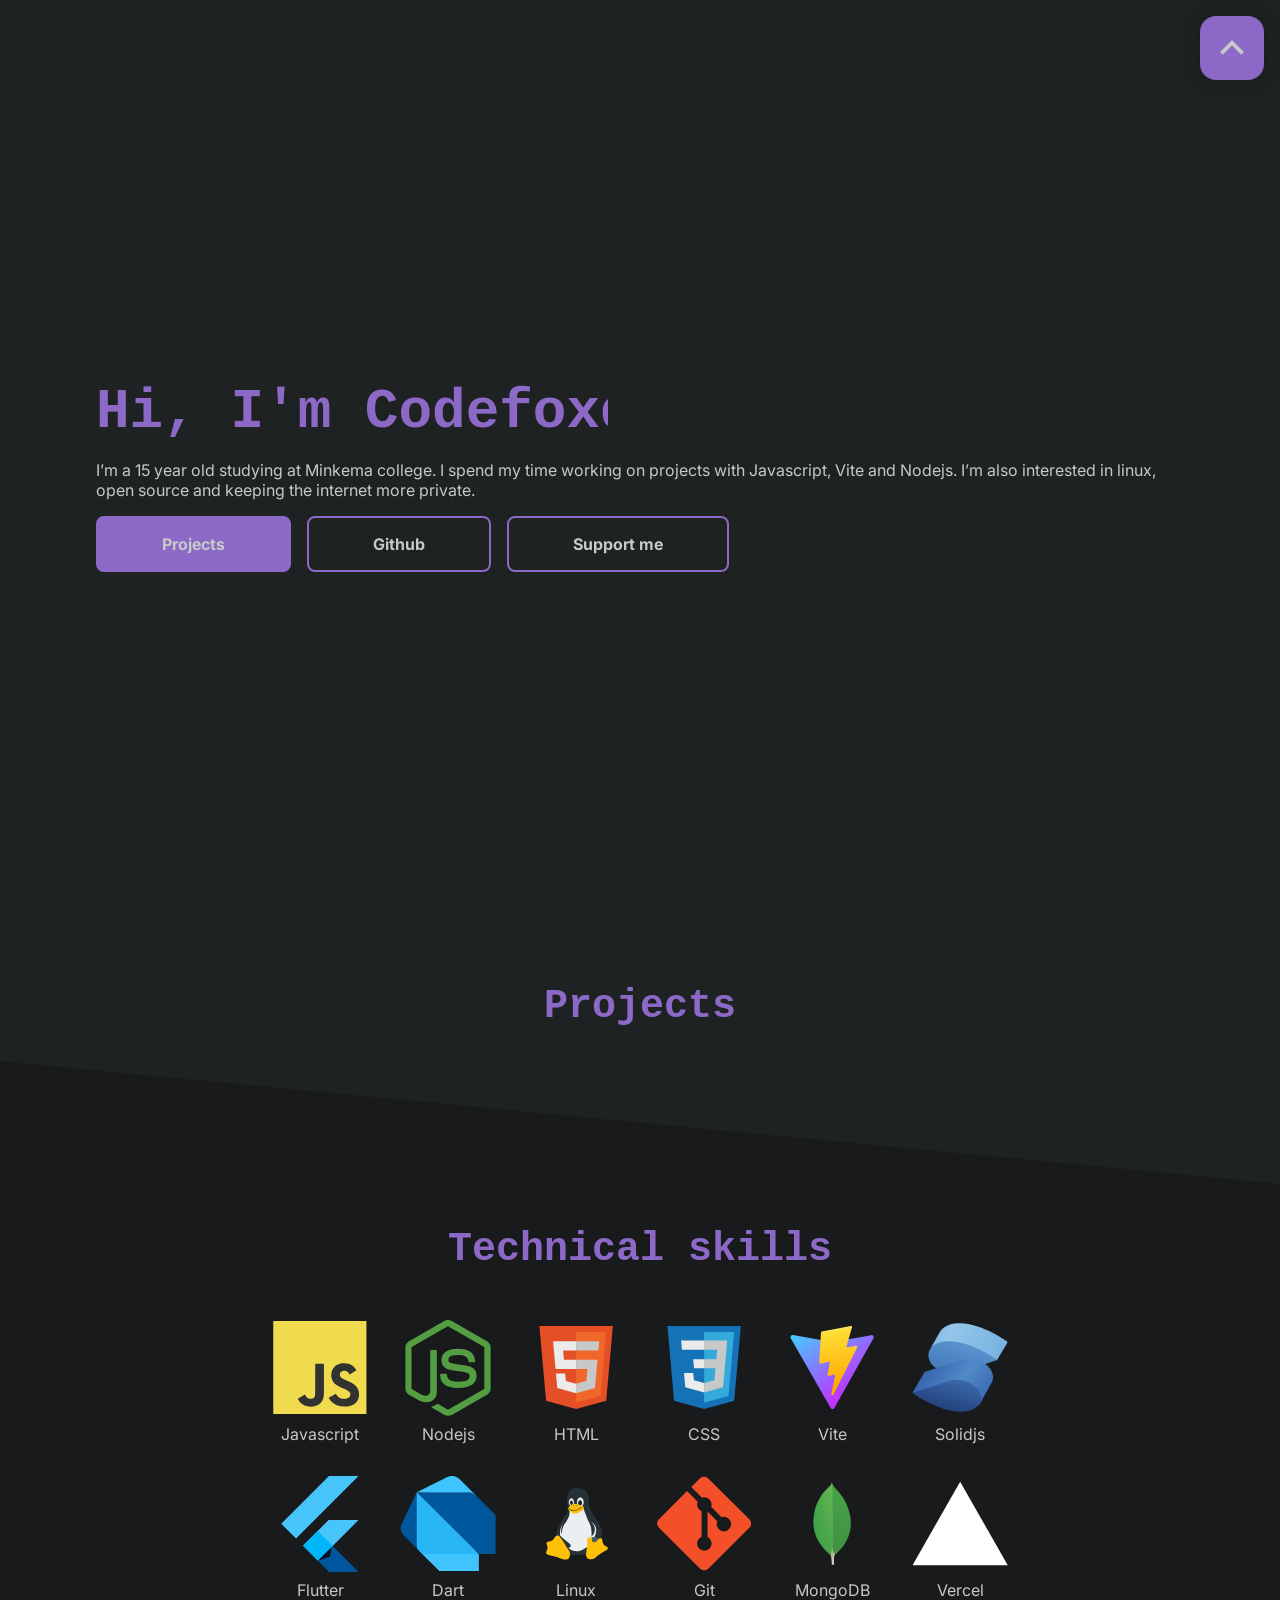
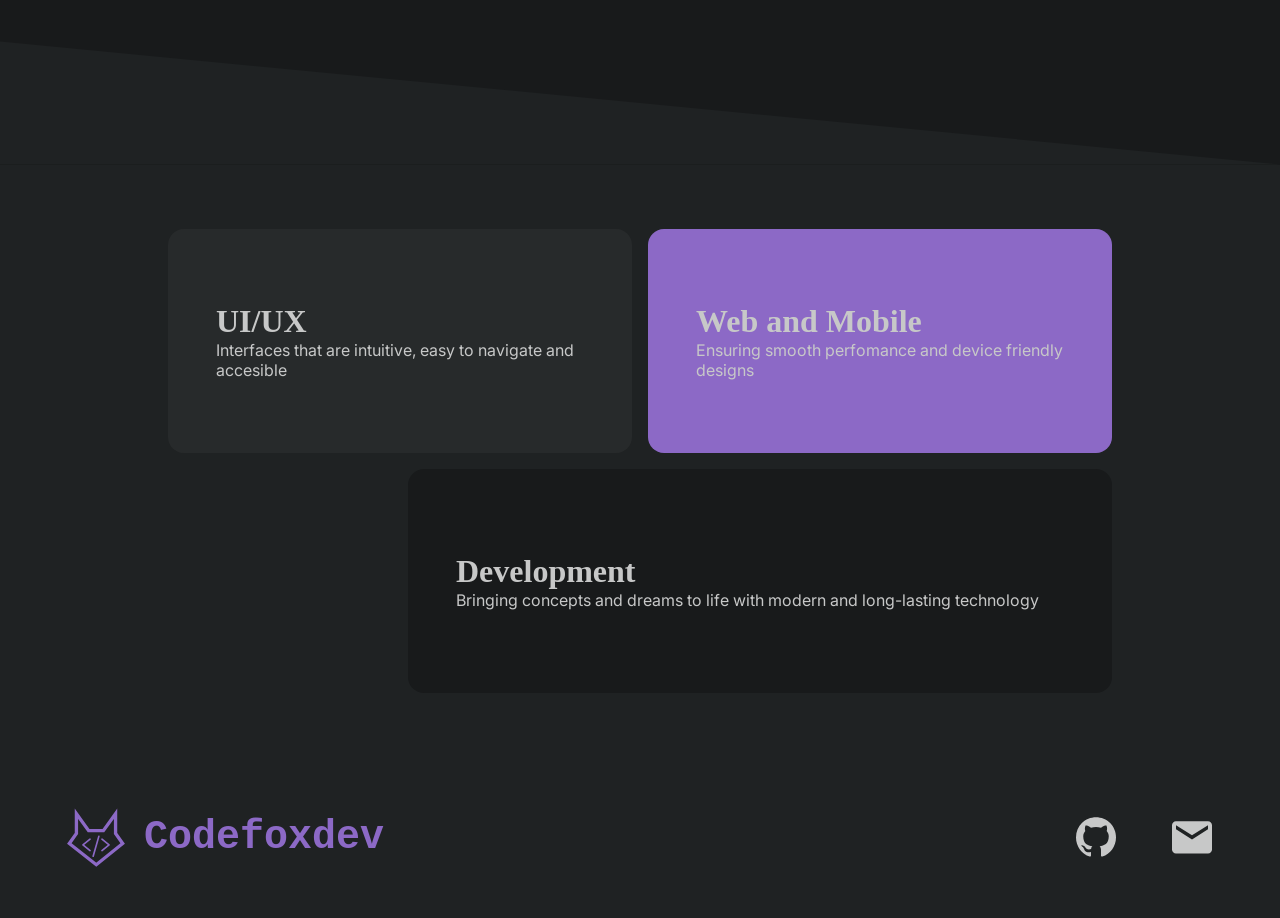
==== commit 6de36e5a: "Fixed an issue with vercel; renamed 'public' directory to 'src'" ====
--- a/index.html
+++ b/index.html
@@ -9,14 +9,14 @@
   <link rel="preconnect" href="https://fonts.googleapis.com">
   <link rel="preconnect" href="https://fonts.gstatic.com" crossorigin>
   <link href="https://fonts.googleapis.com/css2?family=Inter:wght@100;200;300;400;500;600;700;800;900&family=Ubuntu+Mono:wght@400;700&display=swap" rel="stylesheet">
-  <link rel="stylesheet" href="/public/style.css">
+  <link rel="stylesheet" href="/src/style.css">
 </head>
 
 <body>
   <nav>
     <div class="nav-progress"></div>
     <a href="#top" class="nav-top">
-      <img src="/public/icons/top.svg" draggable="false">
+      <img src="/src/icons/top.svg" draggable="false">
     </a>
   </nav>
   <main>
@@ -34,7 +34,7 @@
         </div>
       </div>
       <div class="image">
-        <img src="/public/assets/logo_codefoxdev_svg.svg" draggable="false">
+        <img src="/src/assets/logo_codefoxdev_svg.svg" draggable="false">
       </div>
     </div>
     <div class="projects" id="projects">
@@ -44,58 +44,58 @@
       <h2 class="header">Technical skills</h2>
       <div class="skills">
         <div class="item" id="skill-javascript">
-          <img src="/public/icons/javascript.svg" draggable="false">
+          <img src="/src/icons/javascript.svg" draggable="false">
           <p>Javascript</p>
         </div>
         <div class="item" id="skill-nodejs">
-          <img src="/public/icons/nodejs.svg" draggable="false">
+          <img src="/src/icons/nodejs.svg" draggable="false">
           <p>Nodejs</p>
         </div>
         <div class="item" id="skill-html">
-          <img src="/public/icons/html.svg" draggable="false">
+          <img src="/src/icons/html.svg" draggable="false">
           <p>HTML</p>
         </div>
         <div class="item" id="skill-css">
-          <img src="/public/icons/css.svg" draggable="false">
+          <img src="/src/icons/css.svg" draggable="false">
           <p>CSS</p>
         </div>
         <div class="item" id="skill-vite">
-          <img src="/public/icons/vite.svg" draggable="false">
+          <img src="/src/icons/vite.svg" draggable="false">
           <p>Vite</p>
         </div>
         <div class="item" id="skill-solid">
-          <img src="/public/icons/solid.svg" draggable="false">
+          <img src="/src/icons/solid.svg" draggable="false">
           <p>Solidjs</p>
         </div>
         <div class="item" id="skill-flutter">
-          <img src="/public/icons/flutter.svg" draggable="false">
+          <img src="/src/icons/flutter.svg" draggable="false">
           <p>Flutter</p>
         </div>
         <div class="item" id="skill-dart">
-          <img src="/public/icons/dart.svg" draggable="false">
+          <img src="/src/icons/dart.svg" draggable="false">
           <p>Dart</p>
         </div>
         <div class="item" id="skill-linux">
-          <img src="/public/icons/linux.svg" draggable="false">
+          <img src="/src/icons/linux.svg" draggable="false">
           <p>Linux</p>
         </div>
         <div class="item" id="skill-git">
-          <img src="/public/icons/git.svg" draggable="false">
+          <img src="/src/icons/git.svg" draggable="false">
           <p>Git</p>
         </div>
         <div class="item" id="skill-mongo">
-          <img src="/public/icons/mongo.svg" draggable="false">
+          <img src="/src/icons/mongo.svg" draggable="false">
           <p>MongoDB</p>
         </div>
         <div class="item" id="skill-vercel">
-          <img src="/public/icons/vercel.svg" draggable="false">
+          <img src="/src/icons/vercel.svg" draggable="false">
           <p>Vercel</p>
         </div>
       </div>
       <div class="background">
-        <img src="/public/assets/slope_top.svg" draggable="false">
+        <img src="/src/assets/slope_top.svg" draggable="false">
         <div class="filler"></div>
-        <img src="/public/assets/slope_bottom.svg" draggable="false">
+        <img src="/src/assets/slope_bottom.svg" draggable="false">
       </div>
     </div>
     <div class="process">
@@ -115,20 +115,20 @@
     </div>
     <div class="footer">
       <div class="logo">
-        <img src="/public/assets/logo_codefoxdev_svg.svg">
+        <img src="/src/assets/logo_codefoxdev_svg.svg">
         <h1 class="header-footer">Codefoxdev</h1>
       </div>
       <div class="links">
         <a href="https://github.com/codefoxdev" class="icon-link">
-          <img src="/public/icons/github.svg" draggable="false">
+          <img src="/src/icons/github.svg" draggable="false">
         </a>
         <a href="mailto:hello@codefoxdev.com" class="icon-link">
-          <img src="/public/icons/mail.svg" draggable="false">
+          <img src="/src/icons/mail.svg" draggable="false">
         </a>
       </div>
     </div>
   </main>
-  <script src="/main.js" type="module"></script>
+  <script src="/src/main.js" type="module"></script>
 </body>
 
 </html>
--- a/src/style.css
+++ b/src/style.css
@@ -0,0 +1,481 @@
+:root {
+  --accent: #8c69c6;
+  --background: #1f2223;
+  --secondary: #181a1b;
+  --text: #c7c8c8;
+}
+
+/* General */
+
+html,
+body {
+  background: var(--background);
+  margin: 0;
+  padding: 0;
+  color: var(--text);
+  font-family: "Inter", sans-serif;
+  overflow-x: hidden;
+  scroll-behavior: smooth;
+}
+
+* {
+  box-sizing: border-box;
+  color: var(--text);
+  text-decoration: none;
+}
+
+p,
+h1,
+h2,
+h3,
+h4,
+h5,
+h6 {
+  margin: 0;
+}
+
+h1.header {
+  color: var(--accent, #8c69c6);
+  font-family: "Ubuntu Mono", monospace;
+  font-size: min(3.5rem, 9vw);
+  font-style: normal;
+  font-weight: 700;
+  line-height: normal;
+  width: fit-content;
+}
+
+h2.header {
+  color: var(--accent, #8c69c6);
+  font-family: "Ubuntu Mono", monospace;
+  font-size: 2.5rem;
+  font-style: normal;
+  font-weight: 700;
+  line-height: normal;
+  width: fit-content;
+}
+
+a.button {
+  display: flex;
+  overflow: hidden;
+  padding: 1rem 4rem;
+  border-radius: 0.5rem;
+  border: 2px solid var(--accent, #8c69c6);
+  justify-content: center;
+  align-items: center;
+  align-self: stretch;
+
+  font-weight: 700;
+  transition: background 0.3s ease;
+}
+
+a.button.fill {
+  background: var(--accent, #8c69c6);
+}
+
+a.button:not(.fill):hover {
+  background: var(--accent, #8c69c6);
+}
+
+a.button.fill:hover {
+  background: transparent;
+}
+
+/* Progress nav */
+
+nav > .nav-progress {
+  --width: 0%;
+
+  position: fixed;
+  z-index: 100;
+  top: 0;
+  left: 0;
+  height: 0.25rem;
+  background: var(--accent);
+  width: var(--width);
+}
+
+nav > .nav-top {
+  position: fixed;
+  z-index: 100;
+  top: 1rem;
+  right: 1rem;
+  width: 4rem;
+  height: 4rem;
+  border-radius: 1rem;
+  background: var(--accent);
+  display: grid;
+  place-items: center;
+  transition: transform 0.3s ease;
+  box-shadow: var(--secondary) 0 0 1rem;
+}
+
+nav > .nav-top.hidden {
+  transform: translateY(-6rem);
+}
+
+nav > .nav-top > img {
+  width: 3rem;
+}
+
+/* Front section */
+
+main > div.front {
+  display: grid;
+  grid-template-columns: 1fr 1fr;
+  padding: 6rem;
+}
+
+main > div.front > div.title {
+  display: flex;
+  height: 47.5rem;
+  overflow: hidden;
+  flex-direction: column;
+  justify-content: center;
+  align-items: flex-start;
+  gap: 1rem;
+  flex-shrink: 0;
+}
+
+main > div.front > div.title > p {
+  color: var(--text, #c7c8c8);
+}
+
+main > div.front > div.title > div.buttons {
+  display: flex;
+  gap: 1rem;
+}
+
+main > div.front > div.image {
+  display: flex;
+  height: 47.5rem;
+  overflow: hidden;
+  flex-direction: column;
+  justify-content: center;
+  align-items: flex-end;
+  gap: 1rem;
+  flex-shrink: 0;
+}
+
+main > div.front > div.image > img {
+  width: 40rem;
+  height: 40rem;
+  overflow: hidden;
+  flex-shrink: 0;
+}
+
+/* Projects section */
+
+main > div.projects {
+  display: flex;
+  overflow: hidden;
+  padding: 2rem 0rem;
+  flex-direction: column;
+  justify-content: center;
+  align-items: center;
+  gap: 2rem;
+}
+
+main > div.projects > div.project {
+  width: min(calc(100vw - 2rem), 72rem);
+  display: flex;
+  overflow: hidden;
+  padding: 2rem;
+  border-radius: 1rem;
+  justify-content: center;
+  align-items: center;
+  gap: 2rem;
+}
+
+main > div.projects > div.project > img {
+  width: 32rem;
+  border-radius: 1rem;
+}
+
+main > div.projects > div.project > div.info {
+  display: flex;
+  flex-direction: column;
+  justify-content: center;
+  gap: 0.75rem;
+}
+
+main > div.projects > div.project > div.info > h1 {
+  color: var(--accent, #8c69c6);
+  font-family: "Ubuntu Mono", monospace;
+  font-size: 2rem;
+}
+
+main > div.projects > div.project > div.info > .made-with {
+  display: flex;
+  align-items: center;
+  gap: 0.75rem;
+}
+
+main > div.projects > div.project > div.info > .made-with > img {
+  width: 1.5rem;
+}
+
+main > div.projects > div.project > div.info > .buttons {
+  display: flex;
+  align-items: center;
+  gap: 1rem;
+}
+
+/* Skills section */
+
+main > div.technical-skills {
+  position: relative;
+  width: 100vw;
+  height: 44rem;
+  isolation: isolate;
+  display: flex;
+  flex-direction: column;
+  align-items: center;
+  justify-content: center;
+  gap: 3rem;
+  padding: 1rem;
+}
+
+main > div.technical-skills .skills {
+  display: grid;
+  grid-template-columns: repeat(6, 1fr);
+  grid-template-rows: repeat(auto, 1fr);
+  place-items: center;
+  gap: 2rem;
+}
+
+main > div.technical-skills .skills > .item {
+  display: grid;
+  grid-template-rows: 6rem 1fr;
+  place-items: center;
+  gap: 0.5rem;
+  transition: transform 0.3s ease;
+}
+
+main > div.technical-skills .skills > .item:hover {
+  transform: translateY(-0.5rem);
+}
+
+main > div.technical-skills .skills > .item > img {
+  max-width: 6rem;
+  max-height: 6rem;
+}
+
+main > div.technical-skills > .background {
+  z-index: -1;
+  position: absolute;
+  top: 0;
+  left: 0;
+  width: 100%;
+  height: 100%;
+  display: flex;
+  flex-direction: column;
+  gap: auto;
+  background: var(--secondary);
+}
+
+main > div.technical-skills > .background > .filler {
+  height: 100%;
+}
+
+/* Process secion */
+
+main > div.process {
+  padding: 4rem max(4rem, calc(calc(100vw - 59rem) / 2));
+  display: grid;
+  grid-template-columns: repeat(4, 14rem);
+  grid-template-rows: repeat(2, 14rem);
+  gap: 1rem;
+}
+
+main > div.process > .item {
+  display: flex;
+  flex-direction: column;
+  justify-content: center;
+  padding: 3rem;
+  border-radius: 1rem;
+}
+
+main > div.process > .item > h1 {
+  font-family: "Ubuntu Mono";
+}
+
+.span-2 {
+  grid-column: span 2;
+}
+
+.span-3 {
+  grid-column: span 3;
+}
+
+/* Footer section */
+
+main > div.footer {
+  height: 10rem;
+  display: flex;
+  align-items: center;
+  justify-content: space-between;
+  padding-inline: 4rem;
+}
+
+main > div.footer > .logo {
+  display: flex;
+  align-items: center;
+  gap: 1rem;
+  color: var(--accent, #8c69c6);
+}
+
+main > div.footer > .logo > img {
+  width: 4rem;
+}
+
+main > div.footer > .logo > h1 {
+  color: var(--accent, #8c69c6);
+  font-family: "Ubuntu mono", monospace;
+  font-size: 2.5rem;
+  font-weight: 700;
+}
+
+main > div.footer > .links {
+  display: flex;
+  justify-content: center;
+  align-items: center;
+  gap: 3rem;
+}
+
+main > div.footer > .links > a {
+  width: 3rem;
+  height: 3rem;
+}
+
+main > div.footer > .links > a > img {
+  width: 100%;
+}
+
+/* Effects / media queries */
+
+.type {
+  --type-duration: 1.6s;
+  --type-delay: 0s;
+  --width: 100%;
+
+  margin: 0;
+  width: 0;
+  white-space: nowrap;
+  overflow: hidden;
+
+  animation: type var(--type-duration) linear var(--type-delay) forwards,
+    type-blink 0.4s cubic-bezier(0.68, -0.55, 0.27, 1.55)
+      calc(var(--type-duration) + var(--type-delay)) alternate infinite;
+}
+
+@media screen and (max-width: 1415px) {
+  main > div.front {
+    grid-template-columns: 1fr 10px;
+  }
+
+  main > div.front > div.image {
+    display: none;
+  }
+}
+
+@media screen and (max-width: 67rem) {
+  main > div.front {
+    padding: 1rem;
+  }
+  main > div.process {
+    padding: 4rem max(1rem, calc(calc(100vw - 29rem) / 2));
+    grid-template-columns: repeat(2, 14rem);
+    grid-template-rows: repeat(3, 14rem);
+  }
+
+  main > div.projects > div.project {
+    flex-direction: column;
+    padding-inline: 0;
+  }
+
+  main > div.projects > div.project > img {
+    width: min(calc(100vw - 2rem), 32rem);
+  }
+
+  main > div.footer {
+    padding-inline: 1rem;
+  }
+
+  main > div.footer > div.links {
+    padding-inline: 1rem;
+    gap: 1.75rem;
+  }
+
+  .empty {
+    display: none !important;
+  }
+
+  .span-3 {
+    grid-column: span 2;
+  }
+}
+
+@media screen and (max-width: 763px) {
+  main > div.front > div.title > .buttons {
+    flex-direction: column;
+    width: 100%;
+  }
+
+  main > div.technical-skills .skills {
+    grid-template-columns: repeat(5, 1fr);
+  }
+}
+
+@media screen and (max-width: 647px) {
+  main > div.technical-skills .skills {
+    grid-template-columns: repeat(4, 1fr);
+  }
+
+  main > div.footer > div.logo > h1 {
+    display: none;
+  }
+}
+
+@media screen and (max-width: 31rem) {
+  main > div.process {
+    grid-template-columns: repeat(2, 1fr);
+  }
+
+  main > div.projects > div.project > div.info > .buttons {
+    flex-direction: column;
+  }
+
+  main > div.technical-skills {
+    height: 54rem;
+  }
+
+  main > div.technical-skills .skills {
+    grid-template-columns: repeat(3, 1fr);
+  }
+}
+
+@keyframes type {
+  0% {
+    width: 0;
+  }
+
+  1%,
+  99% {
+    border-right: 2px solid var(--accent);
+  }
+
+  100% {
+    width: var(--width);
+    border-right: none;
+  }
+}
+
+@keyframes type-blink {
+  from {
+    border-right: 2px solid var(--accent);
+  }
+
+  to {
+    border-right: 2px solid transparent;
+  }
+}
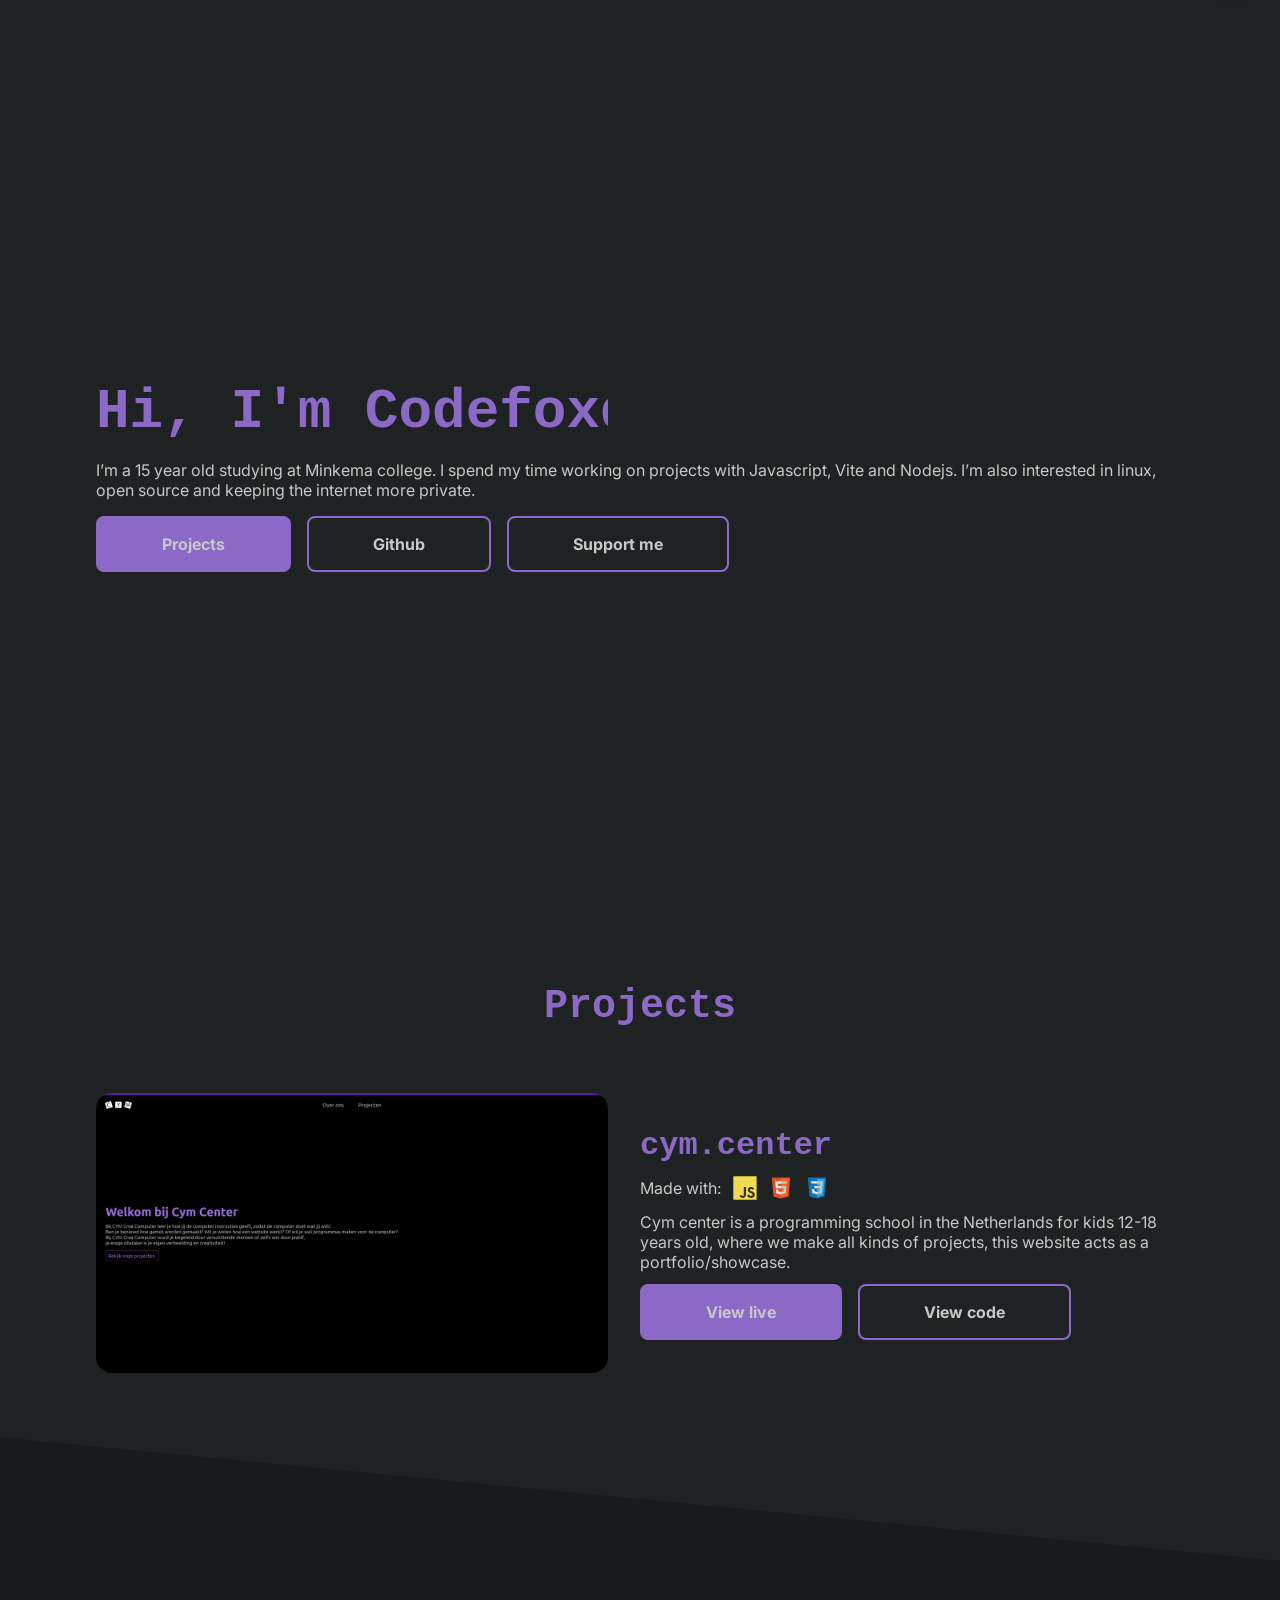
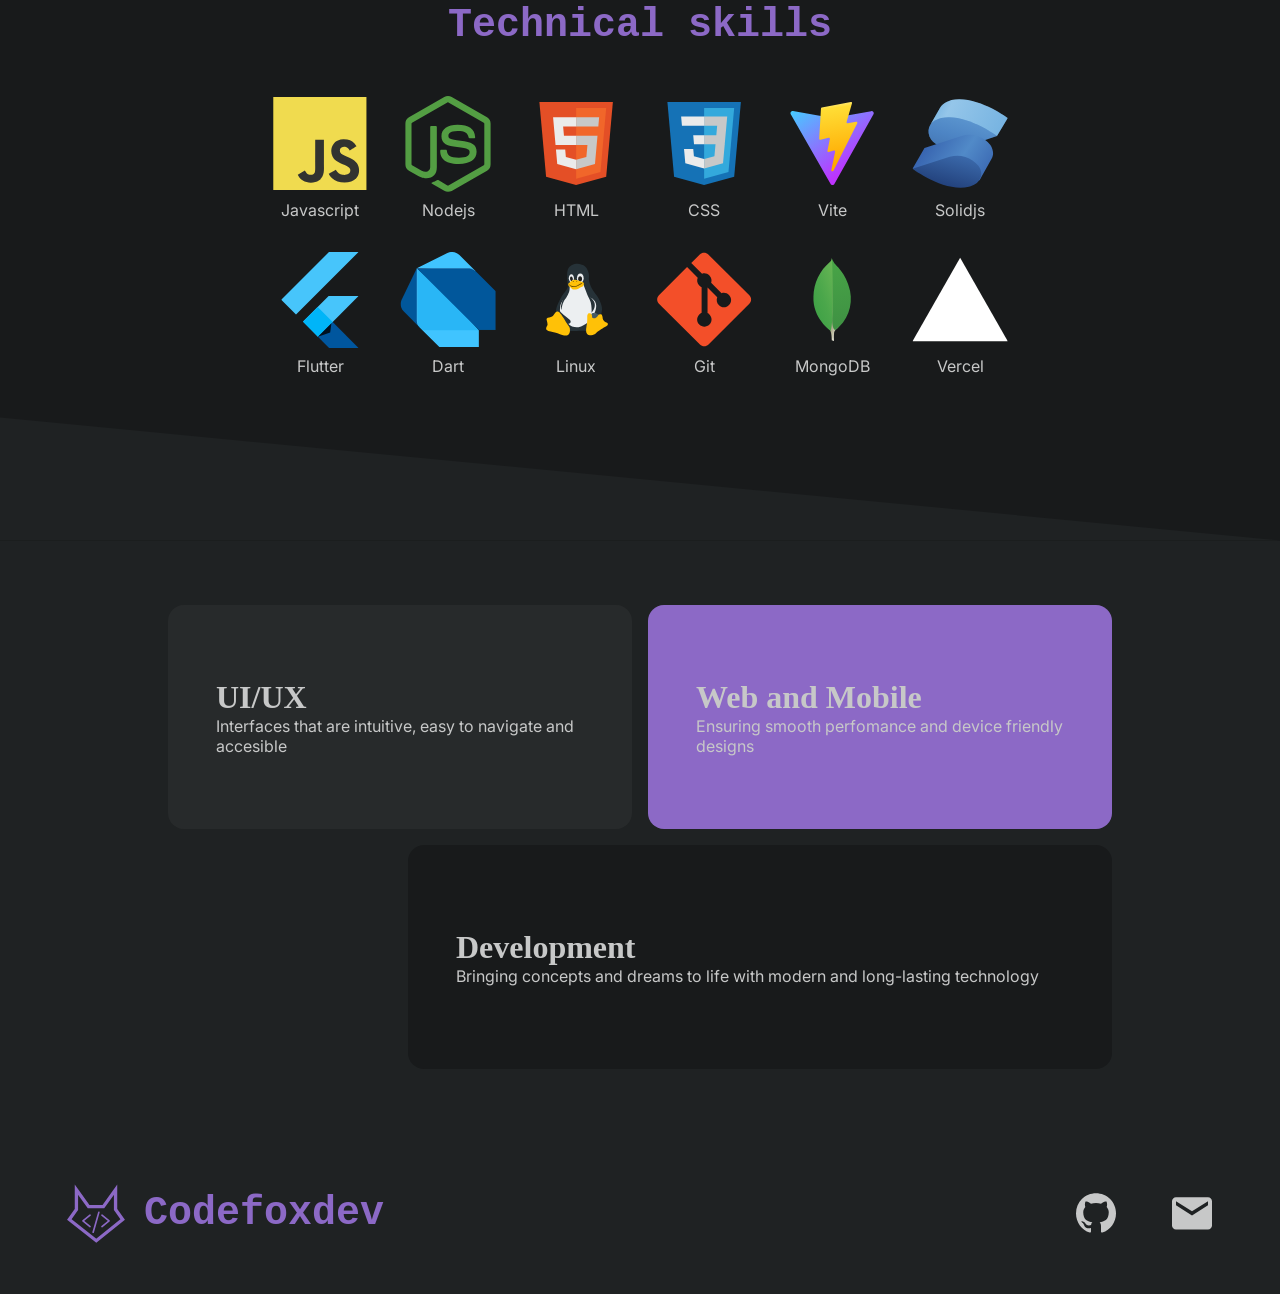
==== commit 002b13a3: "Added favicon and fixed script not loading" ====
--- a/index.html
+++ b/index.html
@@ -6,6 +6,7 @@
   <meta http-equiv="X-UA-Compatible" content="IE=edge">
   <meta name="viewport" content="width=device-width, initial-scale=1.0">
   <title>Codefoxdev.com</title>
+  <link rel="icon" href="/src/assets/logo_codefoxdev_4x.png">
   <link rel="preconnect" href="https://fonts.googleapis.com">
   <link rel="preconnect" href="https://fonts.gstatic.com" crossorigin>
   <link href="https://fonts.googleapis.com/css2?family=Inter:wght@100;200;300;400;500;600;700;800;900&family=Ubuntu+Mono:wght@400;700&display=swap" rel="stylesheet">
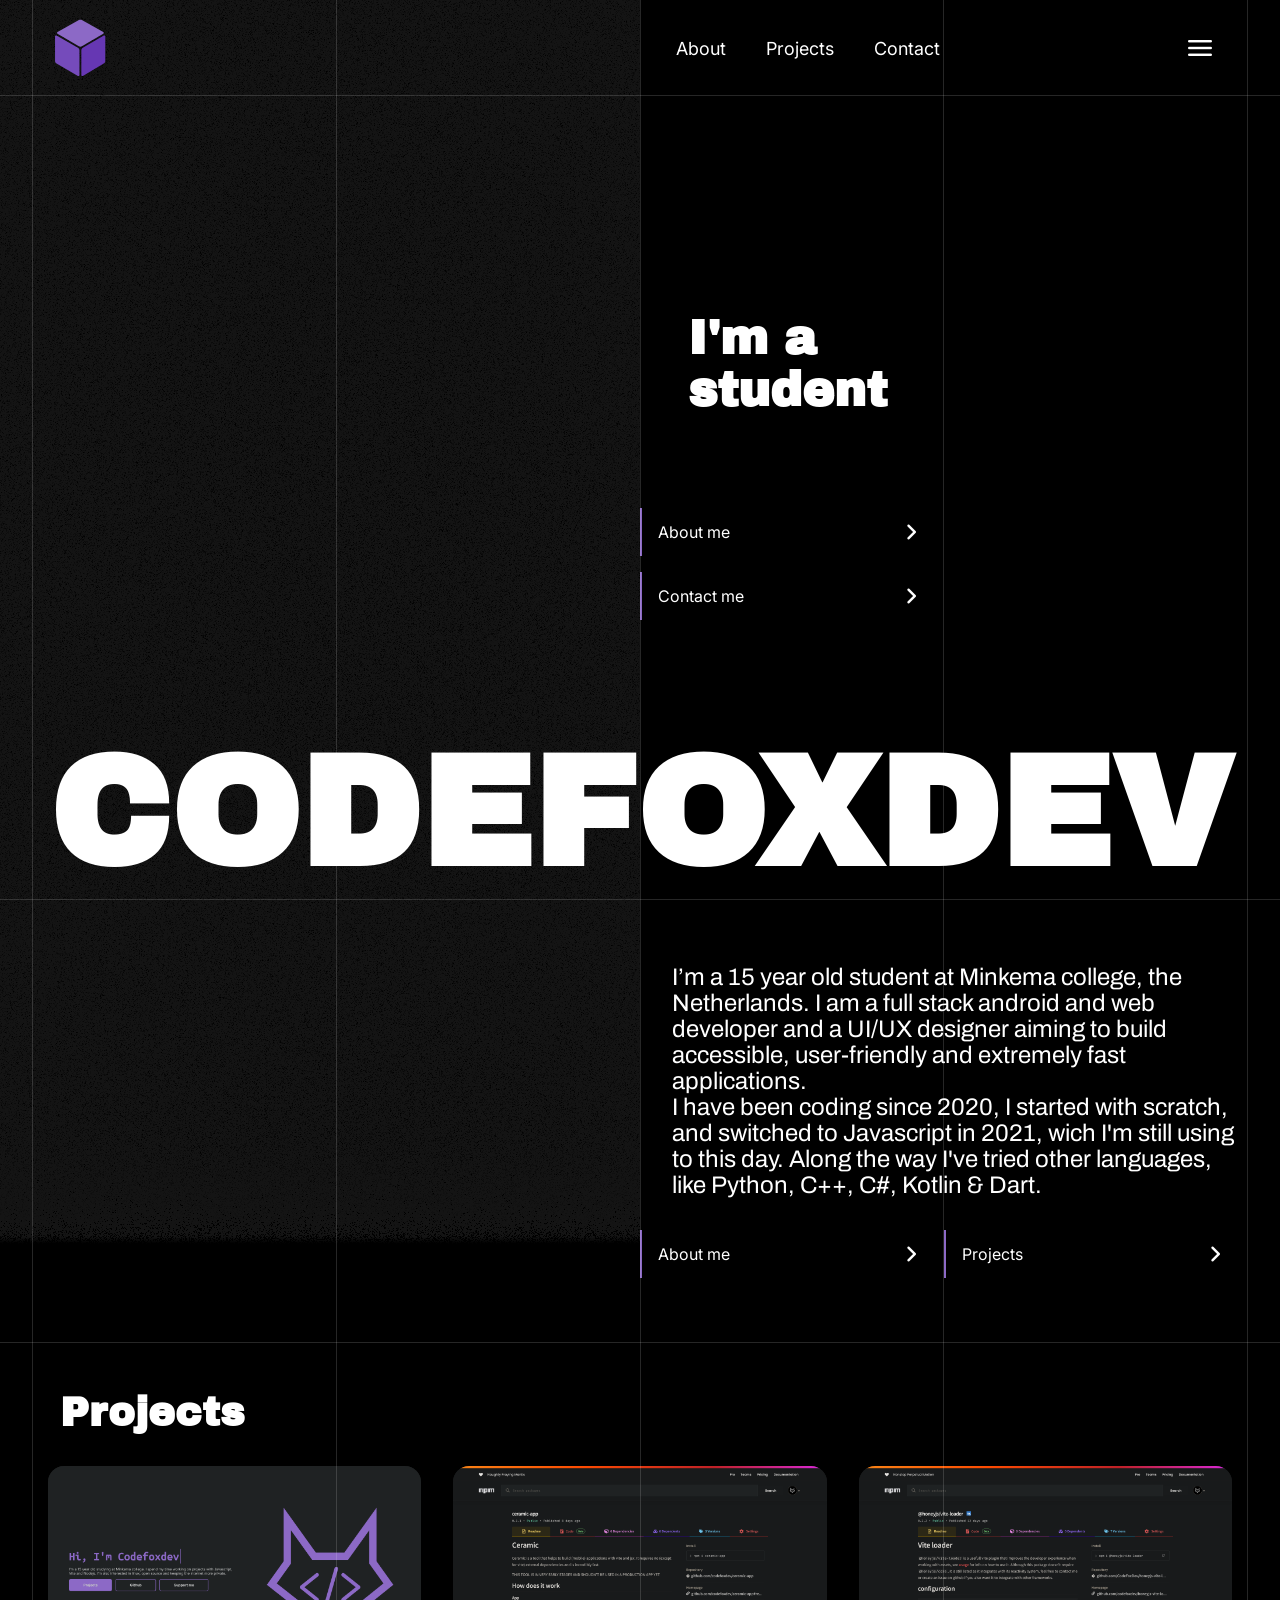
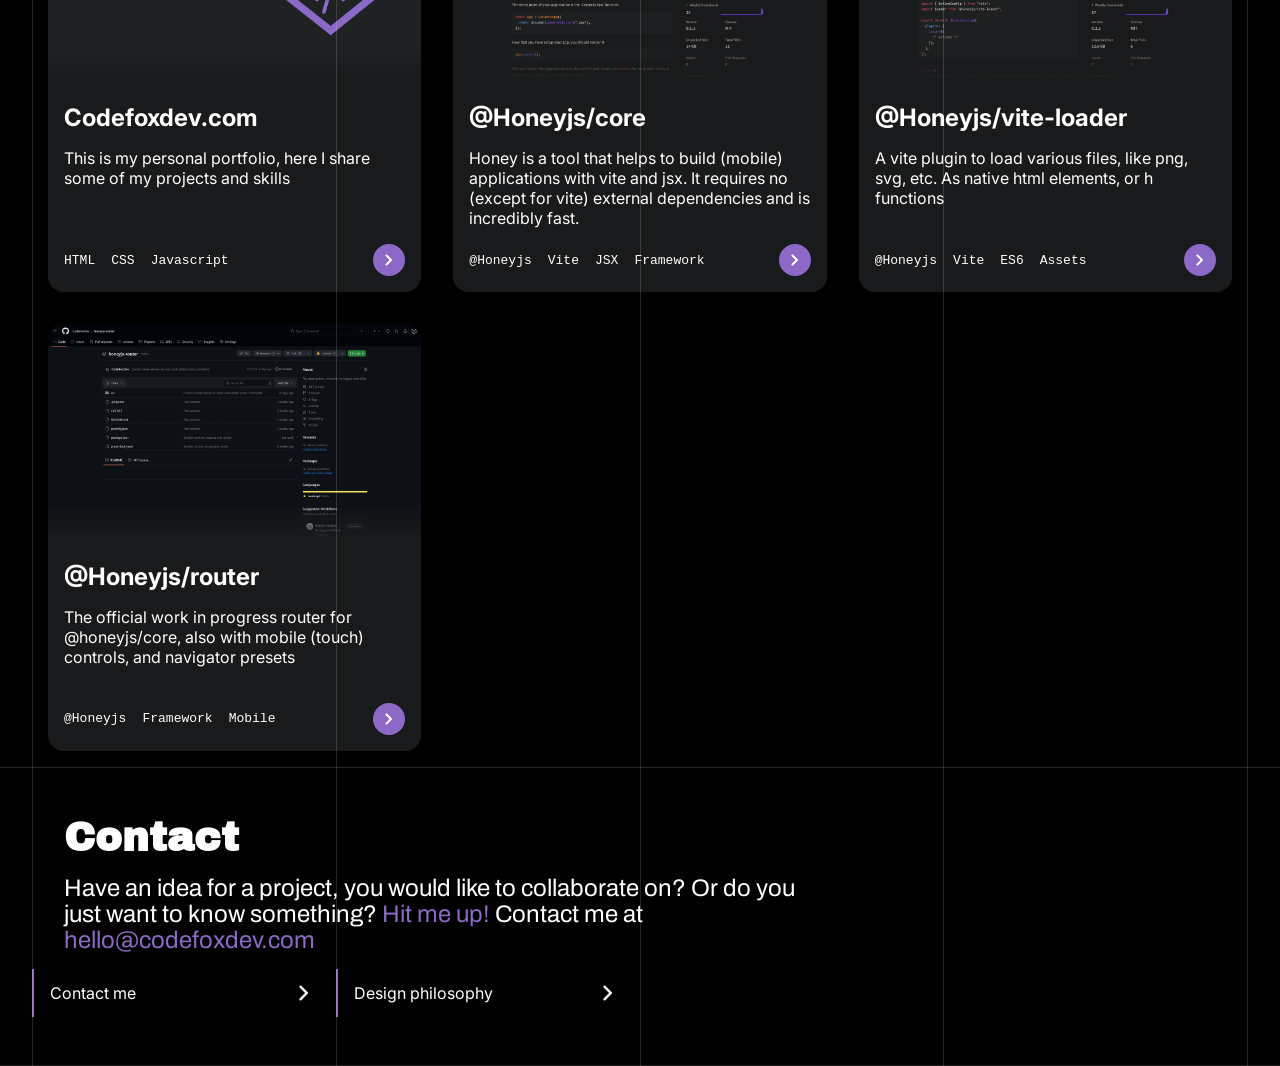
==== commit a8ffb7e8: "Merged from codefoxdev/informatica-portfolio" ====
--- a/index.html
+++ b/index.html
@@ -1,135 +1,183 @@
 <!DOCTYPE html>
 <html lang="en">
+  <head>
+    <meta charset="UTF-8" />
+    <meta name="viewport" content="width=device-width, initial-scale=1.0" />
+    <title>Codefoxdev</title>
+    <link rel="shortcut icon" href="/src/assets/logo.svg" type="image/svg" />
+    <link rel="preconnect" href="https://fonts.googleapis.com" />
+    <link rel="preconnect" href="https://fonts.gstatic.com" crossorigin />
+    <link
+      href="https://fonts.googleapis.com/css2?family=Archivo+Black&family=Archivo:wght@100;200;300;400;500;600;800&family=Inter:wght@100;200;300;400;500;600;700;800;900&display=swap"
+      rel="stylesheet" />
+    <link
+      rel="stylesheet"
+      href="https://fonts.googleapis.com/css2?family=Material+Symbols+Rounded:opsz,wght,FILL,GRAD@24,400,0,0" />
+    <link rel="stylesheet" href="/src/style.css" />
+  </head>
 
-<head>
-  <meta charset="UTF-8">
-  <meta http-equiv="X-UA-Compatible" content="IE=edge">
-  <meta name="viewport" content="width=device-width, initial-scale=1.0">
-  <title>Codefoxdev.com</title>
-  <link rel="icon" href="/src/assets/logo_codefoxdev_4x.png">
-  <link rel="preconnect" href="https://fonts.googleapis.com">
-  <link rel="preconnect" href="https://fonts.gstatic.com" crossorigin>
-  <link href="https://fonts.googleapis.com/css2?family=Inter:wght@100;200;300;400;500;600;700;800;900&family=Ubuntu+Mono:wght@400;700&display=swap" rel="stylesheet">
-  <link rel="stylesheet" href="/src/style.css">
-</head>
-
-<body>
-  <nav>
-    <div class="nav-progress"></div>
-    <a href="#top" class="nav-top">
-      <img src="/src/icons/top.svg" draggable="false">
-    </a>
-  </nav>
-  <main>
-    <div class="front" id="top">
-      <div class="title">
-        <h1 class="header type" style="--width: 32rem">Hi, I'm Codefoxdev</h1>
-        <p>
-          I’m a 15 year old studying at Minkema college. I spend my time working on projects with Javascript, Vite and Nodejs.
-          I’m also interested in linux, open source and keeping the internet more private.
+  <body>
+    <!-- Checkbox for nav menu -->
+    <input type="checkbox" name="nav-toggle" id="nav-toggle" hidden />
+    <nav
+      class="nav flex-next"
+      data-scroll-class="sticky"
+      data-scroll-threshold="26vh">
+      <div class="flex-row">
+        <a href="/">
+          <img src="/src/assets/logo.svg" alt="" class="logo" />
+        </a>
+        <p
+          class="archivo-black title"
+          data-scroll-threshold="96vh"
+          data-scroll-class="shown">
+          CODEFOXDEV
         </p>
-        <div class="buttons">
-          <a href="#projects" class="button fill">Projects</a>
-          <a href="https://github.com/codefoxdev" class="button">Github</a>
-          <a href="https://www.buymeacoffee.com/codefoxdev" class="button">Support me</a>
+      </div>
+      <div class="flex-next">
+        <div class="links flex-row">
+          <a href="/about" class="link line">About</a>
+          <a href="/projects" class="link line">Projects</a>
+          <a href="/contact" class="link line">Contact</a>
+        </div>
+        <div class="menu flex-row">
+          <label for="nav-toggle">
+            <span class="material-symbols-rounded pointer">menu</span>
+          </label>
         </div>
       </div>
-      <div class="image">
-        <img src="/src/assets/logo_codefoxdev_svg.svg" draggable="false">
+      <div class="nav-menu flex-list">
+        <a href="/" class="link line fw">
+          <span>Home</span>
+        </a>
+        <a href="/about" class="link line fw">
+          <span>About</span>
+        </a>
+        <a href="/photography" class="link line fw">
+          <span>Hobbies</span>
+        </a>
+        <a href="/projects" class="link line fw">
+          <span>Projects</span>
+        </a>
+        <a href="/design" class="link line fw">
+          <span>Design philosophy</span>
+        </a>
+        <a href="/contact" class="link line fw">
+          <span>Contact</span>
+        </a>
+        <a
+          href="https://github.com/codefoxdev"
+          target="_blank"
+          class="link line fw external">
+          <span>Github</span>
+        </a>
+        <a
+          href="https://npmjs.com/~codefoxdev"
+          target="_blank"
+          class="link line fw external">
+          <span>npm</span>
+        </a>
       </div>
-    </div>
-    <div class="projects" id="projects">
-      <h2 class="header">Projects</h2>
-    </div>
-    <div class="technical-skills" id="skills">
-      <h2 class="header">Technical skills</h2>
-      <div class="skills">
-        <div class="item" id="skill-javascript">
-          <img src="/src/icons/javascript.svg" draggable="false">
-          <p>Javascript</p>
+    </nav>
+    <main>
+      <div class="front relative">
+        <div class="content flex-next">
+          <div class="left"></div>
+          <div class="right flex-column">
+            <div class="title flex-column">
+              <h1 class="archivo-black">I'm a</h1>
+              <h1 class="archivo-black" id="title-type">student</h1>
+            </div>
+            <a href="/about" class="button-inline border">
+              About me
+              <span class="line"></span>
+              <span class="line bottom"></span>
+            </a>
+            <a href="/contact" class="button-inline border">
+              Contact me
+              <span class="line"></span>
+              <span class="line bottom"></span>
+            </a>
+            <span class="spacer"></span>
+          </div>
         </div>
-        <div class="item" id="skill-nodejs">
-          <img src="/src/icons/nodejs.svg" draggable="false">
-          <p>Nodejs</p>
-        </div>
-        <div class="item" id="skill-html">
-          <img src="/src/icons/html.svg" draggable="false">
-          <p>HTML</p>
-        </div>
-        <div class="item" id="skill-css">
-          <img src="/src/icons/css.svg" draggable="false">
-          <p>CSS</p>
-        </div>
-        <div class="item" id="skill-vite">
-          <img src="/src/icons/vite.svg" draggable="false">
-          <p>Vite</p>
-        </div>
-        <div class="item" id="skill-solid">
-          <img src="/src/icons/solid.svg" draggable="false">
-          <p>Solidjs</p>
-        </div>
-        <div class="item" id="skill-flutter">
-          <img src="/src/icons/flutter.svg" draggable="false">
-          <p>Flutter</p>
-        </div>
-        <div class="item" id="skill-dart">
-          <img src="/src/icons/dart.svg" draggable="false">
-          <p>Dart</p>
-        </div>
-        <div class="item" id="skill-linux">
-          <img src="/src/icons/linux.svg" draggable="false">
-          <p>Linux</p>
-        </div>
-        <div class="item" id="skill-git">
-          <img src="/src/icons/git.svg" draggable="false">
-          <p>Git</p>
-        </div>
-        <div class="item" id="skill-mongo">
-          <img src="/src/icons/mongo.svg" draggable="false">
-          <p>MongoDB</p>
-        </div>
-        <div class="item" id="skill-vercel">
-          <img src="/src/icons/vercel.svg" draggable="false">
-          <p>Vercel</p>
+        <h1 class="title-large archivo-black absolute flex-row">CODEFOXDEV</h1>
+      </div>
+      <div class="section flex-next about-home" id="about">
+        <div class="left"></div>
+        <div class="right flex-column">
+          <p class="archivo">
+            I’m a 15 year old student at Minkema college, the Netherlands. I am
+            a full stack android and web developer and a UI/UX designer aiming
+            to build accessible, user-friendly and extremely fast applications.
+            <span class="divider inline"></span>
+            I have been coding since 2020, I started with scratch, and switched
+            to Javascript in 2021, wich I'm still using to this day. Along the
+            way I've tried other languages, like Python, C++, C#, Kotlin & Dart.
+          </p>
+          <div class="buttons flex-row">
+            <a href="/about" class="button-inline border">
+              About me
+              <span class="line"></span>
+              <span class="line bottom"></span>
+            </a>
+            <a href="/projects" class="button-inline border">
+              Projects
+              <span class="line"></span>
+              <span class="line bottom"></span>
+            </a>
+          </div>
         </div>
       </div>
-      <div class="background">
-        <img src="/src/assets/slope_top.svg" draggable="false">
-        <div class="filler"></div>
-        <img src="/src/assets/slope_bottom.svg" draggable="false">
+      <div class="section projects-home flex-list line-bottom" id="projects">
+        <h1 class="title">
+          <a href="/projects" class="link line">Projects</a>
+        </h1>
+        <div
+          class="projects-items"
+          data-projects-fill
+          data-projects-small
+          data-projects-limit="4"></div>
       </div>
+      <div class="section contact-home flex-list line-bottom gap" id="contact">
+        <h1 class="title">Contact</h1>
+        <p class="archivo">
+          Have an idea for a project, you would like to collaborate on? Or do
+          you just want to know something?
+          <span class="accent">Hit me up!</span> Contact me at
+          <a href="mailto:hello@codefoxdev.com" class="accent">
+            hello@codefoxdev.com
+          </a>
+        </p>
+        <div class="flex-row buttons gap-0">
+          <a href="/contact" class="button-inline border">
+            Contact me
+            <span class="line"></span>
+            <span class="line bottom"></span>
+          </a>
+          <a href="/design" class="button-inline border">
+            Design philosophy
+            <span class="line"></span>
+            <span class="line bottom"></span>
+          </a>
+        </div>
+      </div>
+    </main>
+    <!-- Background -->
+    <div class="background absolute top left flex-next">
+      <div class="noise"></div>
+      <div class="solid"></div>
     </div>
-    <div class="process">
-      <div class="item span-2" style="background: rgba(199, 200, 200, 0.05);">
-        <h1>UI/UX</h1>
-        <p>Interfaces that are intuitive, easy to navigate and accesible</p>
-      </div>
-      <div class="item span-2" style="background: var(--accent);">
-        <h1>Web and Mobile</h1>
-        <p>Ensuring smooth perfomance and device friendly designs</p>
-      </div>
-      <div class="item empty"></div>
-      <div class="item span-3" style="background: var(--secondary);">
-        <h1>Development</h1>
-        <p>Bringing concepts and dreams to life with modern and long-lasting technology</p>
-      </div>
+    <div class="background-darken"></div>
+    <!-- Lines on background -->
+    <div class="lines absolute top left">
+      <div class="line"></div>
+      <div class="line"></div>
+      <div class="line"></div>
+      <div class="line"></div>
+      <div class="line"></div>
     </div>
-    <div class="footer">
-      <div class="logo">
-        <img src="/src/assets/logo_codefoxdev_svg.svg">
-        <h1 class="header-footer">Codefoxdev</h1>
-      </div>
-      <div class="links">
-        <a href="https://github.com/codefoxdev" class="icon-link">
-          <img src="/src/icons/github.svg" draggable="false">
-        </a>
-        <a href="mailto:hello@codefoxdev.com" class="icon-link">
-          <img src="/src/icons/mail.svg" draggable="false">
-        </a>
-      </div>
-    </div>
-  </main>
-  <script src="/src/main.js" type="module"></script>
-</body>
-
+    <!-- main module loads all correct scripts -->
+    <script src="/src/main.js" type="module"></script>
+  </body>
 </html>
--- a/src/style.css
+++ b/src/style.css
@@ -1,481 +1,919 @@
+/* Colors as css vars */
 :root {
+  --primary: #000;
+  --secondary: #181a1b;
+  --text: #fff;
   --accent: #8c69c6;
-  --background: #1f2223;
-  --secondary: #181a1b;
-  --text: #c7c8c8;
-}
-
-/* General */
+  --line-color: rgba(255, 255, 255, 0.15);
+  --line-width: 1px;
+  --line-margin-inline: 2rem;
+}
+
+/* Global */
 
 html,
 body {
-  background: var(--background);
   margin: 0;
   padding: 0;
   color: var(--text);
   font-family: "Inter", sans-serif;
+  background: var(--primary);
+  isolation: isolate;
+  min-height: 100%;
+}
+
+body {
+  height: 100%;
+  position: relative;
   overflow-x: hidden;
-  scroll-behavior: smooth;
-}
-
-* {
-  box-sizing: border-box;
-  color: var(--text);
-  text-decoration: none;
-}
-
-p,
+  overflow-y: overlay;
+}
+
 h1,
 h2,
 h3,
 h4,
 h5,
-h6 {
+h6,
+p {
   margin: 0;
 }
 
-h1.header {
-  color: var(--accent, #8c69c6);
-  font-family: "Ubuntu Mono", monospace;
-  font-size: min(3.5rem, 9vw);
-  font-style: normal;
-  font-weight: 700;
-  line-height: normal;
-  width: fit-content;
-}
-
-h2.header {
-  color: var(--accent, #8c69c6);
-  font-family: "Ubuntu Mono", monospace;
+* {
+  box-sizing: border-box;
+}
+
+a {
+  text-decoration: none;
+  color: var(--text);
+}
+
+::selection {
+  background: var(--accent);
+  color: var(--primary);
+}
+
+/* Custom classes for layout, fonts, colors, etc. */
+
+.archivo {
+  font-family: "Archivo", sans-serif;
+}
+
+.archivo-black {
+  font-family: "Archivo Black", sans-serif;
+}
+
+p.archivo,
+p.archivo-black,
+ul.archivo,
+li.archivo {
+  font-size: 1.5rem;
+}
+
+ul {
+  margin: 0.5rem 1.5rem;
+}
+
+p.fw {
+  width: min(700px, 100%);
+}
+
+h1.title {
   font-size: 2.5rem;
-  font-style: normal;
-  font-weight: 700;
-  line-height: normal;
-  width: fit-content;
-}
-
-a.button {
+  font-family: "Archivo Black", sans-serif;
+}
+
+.pointer {
+  cursor: pointer;
+}
+
+.button-inline {
   display: flex;
-  overflow: hidden;
-  padding: 1rem 4rem;
-  border-radius: 0.5rem;
-  border: 2px solid var(--accent, #8c69c6);
-  justify-content: center;
   align-items: center;
-  align-self: stretch;
-
-  font-weight: 700;
-  transition: background 0.3s ease;
-}
-
-a.button.fill {
-  background: var(--accent, #8c69c6);
-}
-
-a.button:not(.fill):hover {
-  background: var(--accent, #8c69c6);
-}
-
-a.button.fill:hover {
-  background: transparent;
-}
-
-/* Progress nav */
-
-nav > .nav-progress {
-  --width: 0%;
-
-  position: fixed;
-  z-index: 100;
+  justify-content: space-between;
+
+  height: 3rem;
+  width: calc(50% - 1rem);
+
+  border-left: 2px solid var(--accent);
+  padding-inline: 1rem;
+}
+
+.button-inline::after {
+  content: "\e5cc";
+  font-family: "Material Symbols Rounded";
+  font-size: 2rem;
+  color: var(--text);
+  transition: transform 0.3s ease, color 0.3s ease;
+}
+
+.button-inline:hover::after {
+  color: var(--accent);
+  transform: translate(0.35rem);
+}
+
+.button-inline.border {
+  position: relative;
+}
+
+.button-inline.border > .line {
+  position: absolute;
   top: 0;
   left: 0;
-  height: 0.25rem;
+  width: 0;
+  background: var(--line-color);
+  height: var(--line-width);
+  transition: width 0.3s ease;
+}
+
+.button-inline.border > .line.bottom {
+  top: unset;
+  bottom: 0;
+  left: unset;
+  right: 0;
+}
+
+.button-inline.border:hover > .line {
+  width: 100%;
+}
+
+.divider.inline {
+  display: block;
+}
+
+.divider:not(.inline) {
+  display: block;
+  height: 1rem;
+}
+
+.no-select {
+  user-select: none;
+  -webkit-user-select: none;
+  -moz-user-select: none;
+}
+
+/* Layout rules; flex, grid, etc. */
+
+.flex-next,
+.flex-sts {
+  display: grid;
+  grid-template-columns: repeat(2, 1fr);
+}
+
+.flex-row {
+  display: flex;
+  flex-direction: row;
+  align-items: center;
+  gap: 1rem;
+}
+
+.flex-list {
+  display: flex;
+  flex-direction: column;
+  align-items: flex-start;
+}
+
+.flex-column {
+  display: flex;
+  flex-direction: column;
+  justify-content: center;
+  gap: 1rem;
+}
+
+.gap {
+  gap: 1rem;
+}
+
+.gap-2 {
+  gap: 2rem;
+}
+
+.gap-3 {
+  gap: 3rem;
+}
+
+.gap-0 {
+  gap: 0rem;
+}
+
+.center {
+  justify-content: center;
+}
+
+.margin-2 {
+  margin: 2rem;
+}
+
+.margin-left {
+  margin: 2rem 4rem 2rem 4rem;
+}
+
+.padding-left {
+  padding: 2rem 4rem 2rem 4rem;
+}
+
+.line-bottom {
+  border-bottom: var(--line-width) solid var(--line-color);
+}
+
+/* Position rules */
+.relative {
+  position: relative;
+}
+
+.absolute {
+  position: absolute;
+}
+
+.top {
+  top: 0;
+}
+
+.left {
+  left: 0;
+}
+
+.accent {
+  color: var(--accent);
+}
+
+/* Navbar */
+
+nav {
+  position: fixed;
+  top: 0;
+  left: 0;
+  width: 100vw;
+  height: 6rem;
+  padding: 1rem calc(1rem + var(--line-margin-inline));
+  z-index: 99;
+  transition: all 0.3s ease;
+
+  backdrop-filter: unset;
+  -webkit-backdrop-filter: unset;
+  border-bottom: var(--line-width) solid var(--line-color);
+}
+
+nav.sticky {
+  background: rgba(0, 0, 0, 0.8);
+  backdrop-filter: blur(4px);
+  -webkit-backdrop-filter: blur(4px);
+}
+
+nav > div {
+  height: 4rem;
+}
+
+nav > div > a {
+  height: 4rem;
+}
+
+nav p.title {
+  overflow: hidden;
+  width: 0;
+  transition: width 0.6s ease;
+}
+
+nav p.title.shown {
+  width: 100%;
+}
+
+nav .links {
+  padding-inline: 1.5rem;
+}
+
+/* Links */
+
+.link {
+  text-decoration: none;
+  color: var(--text);
+  font-size: 1.125rem;
+  padding: 0.75rem;
+  position: relative;
+}
+
+h1 > .link {
+  font-size: 2.5rem;
+}
+
+.link.fw {
+  height: calc(1.375rem + 1.5rem);
+  width: 100%;
+}
+
+.link.fw > span {
+  position: relative;
+  padding: 0;
+}
+
+.link.line:not(.fw)::before,
+.link.line.fw > span::before {
+  content: "";
+  position: absolute;
+  bottom: 0.35rem;
+  left: 0.75rem;
+  height: 1.5px;
+  width: calc(100% - 1.5rem);
   background: var(--accent);
-  width: var(--width);
-}
-
-nav > .nav-top {
+
+  transform-origin: right;
+  transform: scaleX(0);
+  transition: transform 0.3s ease;
+}
+
+.link.line.fw > span::before {
+  bottom: -0.35rem;
+  left: 0;
+  width: 100%;
+}
+
+.link.line:not(.fw):hover::before,
+.link.line.fw:hover > span::before {
+  transform-origin: left;
+  transform: scaleX(1);
+}
+
+.link.line.external::after {
+  content: "\f8ce";
+  font-family: "Material Symbols Rounded";
+  font-size: 2rem;
+  position: absolute;
+  top: 50%;
+  right: 0;
+  transform: translateY(-50%);
+  color: var(--text);
+  opacity: 0.5;
+  transition: opacity 0.3s ease;
+}
+
+.link.line.external:hover::after {
+  opacity: 1;
+}
+
+nav .menu {
+  flex-direction: row-reverse;
+}
+
+nav .menu span {
+  font-size: 2rem;
+  padding: 1rem;
+}
+
+nav > .nav-menu {
+  position: absolute;
+  top: 7rem;
+  right: calc(var(--line-margin-inline) + 1rem);
+  border-radius: 0.6rem;
+  background: var(--secondary);
+  width: 0;
+  height: 0;
+  transition: width 0.3s ease, height 0.3s ease 0.3s, padding 0.3s ease;
+  overflow: hidden;
+  z-index: 102;
+}
+
+/* Show/hide navmenu when checkbox is toggled */
+
+#nav-toggle:checked ~ nav > .nav-menu {
+  width: min(calc(100vw - calc(var(--line-margin-inline) * 2 + 2rem)), 20rem);
+  height: 25rem;
+  padding: 1rem;
+}
+
+#nav-toggle:checked ~ .background-darken {
+  opacity: 0.8;
+  pointer-events: all;
+}
+
+main {
+  padding-top: 6rem;
+  width: 100%;
+  min-height: 100vh;
+}
+
+/* Background; noise, lines, etc. */
+
+.background {
+  z-index: -1;
+  width: 100%;
+  height: 100%;
+}
+
+.background > .noise {
+  background: linear-gradient(
+      to bottom,
+      rgba(255, 255, 255, 0) 90%,
+      rgba(0, 0, 0, 1) 100%
+    ),
+    url("/src/assets/noise.png");
+  filter: contrast(170%) brightness(1000%);
+  opacity: 0.08;
+  max-height: calc(100vh + 370px);
+}
+
+.background > .solid {
+  background: var(--primary);
+}
+
+.background-darken {
+  opacity: 0;
   position: fixed;
+  top: 0;
+  left: 0;
+  height: 100vh;
+  width: 100vw;
+  pointer-events: none;
+  z-index: 90;
+  background: #000;
+  transition: opacity 0.3s ease;
+}
+
+.lines {
   z-index: 100;
-  top: 1rem;
-  right: 1rem;
-  width: 4rem;
+  display: flex;
+  width: 100%;
+  height: 100%;
+  padding-inline: var(--line-margin-inline);
+  justify-content: space-between;
+  pointer-events: none;
+}
+
+.lines > .line {
+  height: 100%;
+  width: var(--line-width);
+  background: var(--line-color);
+}
+
+/* Purple dot on about and design pages */
+
+.circle {
+  width: 500px;
+  height: 500px;
+  border-radius: 50%;
+  background: var(--accent);
+  opacity: 0.8;
+  filter: blur(5rem);
+}
+
+/* Home page */
+
+main > .front {
+  width: 100%;
+  height: calc(100vh - 6rem);
+  border-bottom: var(--line-width) solid var(--line-color);
+}
+
+main > .front > .title-large {
+  left: 0;
+  bottom: 0;
+  width: 100vw;
+  font-size: calc(12.5vw - 0.3rem);
+  justify-content: center;
+}
+
+main > .front > .content {
+  height: 100%;
+}
+
+main > .front > .content .title {
+  margin-left: 3rem;
+  margin-bottom: 4rem;
+  gap: 0;
+  font-size: 1.5rem;
+}
+
+main > .front > .content .spacer {
+  pointer-events: none;
+  display: block;
+  height: 3rem;
+}
+
+#title-type {
   height: 4rem;
+}
+
+.section.contact-home {
+  padding: calc(1rem + var(--line-margin-inline));
+  padding-inline: 2rem;
+}
+
+.section.contact-home > h1,
+.section.contact-home > p {
+  padding-inline: 2rem;
+}
+
+.section.contact-home > p {
+  max-width: 800px;
+}
+
+.section.contact-home > .buttons {
+  width: calc(50% + 2rem);
+}
+
+/* About page */
+
+.about-home {
+  border-bottom: var(--line-width) solid var(--line-color);
+}
+
+.about-home > .right {
+  margin-top: 4rem;
+  margin-bottom: 4rem;
+  gap: 2rem;
+}
+
+.about-home .content {
+  font-size: 1.25rem;
+  padding: 5rem 0;
+}
+
+.about-home .right .archivo {
+  margin-inline: 2rem;
+  font-style: 500;
+}
+
+.about-home .right .buttons {
+  gap: 0;
+}
+
+/* Project section */
+.projects-home {
+  padding: calc(1rem + var(--line-margin-inline));
+  padding-bottom: 1rem;
+  gap: 2rem;
+}
+
+.projects-items {
+  width: calc(100vw - calc(var(--line-margin-inline) * 2) - 2rem);
+  display: grid;
+  grid-template-columns: repeat(auto-fill, minmax(300px, auto));
+  grid-auto-rows: 1fr;
+  gap: 2rem;
+}
+
+.project-small {
+  height: 100%;
+  background: var(--secondary);
   border-radius: 1rem;
+  gap: 0;
+  isolation: isolate;
+  position: relative;
+  transition: transform 0.3s ease;
+}
+
+.project-small::after {
+  content: "";
+  position: absolute;
+  z-index: -2;
+  top: 1px;
+  left: 1px;
+  width: calc(100% - 2px);
+  height: calc(100% - 2px);
+  background: var(--accent);
+  border-radius: 1rem;
+  transition: transform 0.3s ease;
+}
+
+.project-small:hover {
+  transform: translate(0.5rem, -0.5rem);
+}
+
+.project-small:hover::after {
+  transform: translate(-0.5rem, 0.5rem);
+}
+
+.project-small > div.image > img {
+  width: 100%;
+  border-radius: 1rem 1rem 0 0;
+}
+
+.project-small > div.image {
+  height: fit-content;
+  position: relative;
+  z-index: -1;
+}
+
+.project-small > div.image .overlay {
+  width: 100%;
+  height: 100%;
+  background: linear-gradient(
+    to bottom,
+    rgba(255, 255, 255, 0) 75%,
+    var(--secondary) 90%
+  );
+  transition: background 0.3s ease;
+}
+
+.project-small > div.image span {
+  position: absolute;
+  top: 50%;
+  left: 50%;
+  transform: translate(-50%, -50%);
+  font-size: 2rem;
+  opacity: 0;
+
+  transition: opacity 0.3s ease;
+}
+
+.project-small:hover > div.image .overlay {
+  background: linear-gradient(
+      to bottom,
+      rgba(255, 255, 255, 0) 75%,
+      var(--secondary) 90%
+    ),
+    rgba(24, 26, 27, 0.6);
+}
+
+.project-small:hover > div.image span {
+  opacity: 1;
+}
+
+.project-small .info {
+  margin-top: -1rem;
+  height: 100%;
+  width: 100%;
+  background: var(--secondary);
+  padding: 1rem;
+  border-radius: 0 0 1rem 1rem;
+  gap: 1rem;
+}
+
+.project-small .info,
+.project-small .inline {
+  justify-content: space-between;
+}
+
+.project-small .description {
+  gap: 1rem;
+}
+
+.project-small .inline {
+  width: 100%;
+}
+
+.project-small .inline > .button {
   background: var(--accent);
   display: grid;
   place-items: center;
+  height: 2rem;
+  width: 2rem;
+  font-size: 1.5rem;
+  border-radius: 1rem;
+  overflow: hidden;
+}
+
+.project-small .inline > .button span {
   transition: transform 0.3s ease;
-  box-shadow: var(--secondary) 0 0 1rem;
-}
-
-nav > .nav-top.hidden {
-  transform: translateY(-6rem);
-}
-
-nav > .nav-top > img {
-  width: 3rem;
-}
-
-/* Front section */
-
-main > div.front {
-  display: grid;
-  grid-template-columns: 1fr 1fr;
-  padding: 6rem;
-}
-
-main > div.front > div.title {
-  display: flex;
-  height: 47.5rem;
-  overflow: hidden;
-  flex-direction: column;
-  justify-content: center;
-  align-items: flex-start;
-  gap: 1rem;
-  flex-shrink: 0;
-}
-
-main > div.front > div.title > p {
-  color: var(--text, #c7c8c8);
-}
-
-main > div.front > div.title > div.buttons {
-  display: flex;
-  gap: 1rem;
-}
-
-main > div.front > div.image {
-  display: flex;
-  height: 47.5rem;
-  overflow: hidden;
-  flex-direction: column;
-  justify-content: center;
-  align-items: flex-end;
-  gap: 1rem;
-  flex-shrink: 0;
-}
-
-main > div.front > div.image > img {
-  width: 40rem;
-  height: 40rem;
-  overflow: hidden;
-  flex-shrink: 0;
-}
-
-/* Projects section */
-
-main > div.projects {
-  display: flex;
-  overflow: hidden;
-  padding: 2rem 0rem;
-  flex-direction: column;
-  justify-content: center;
-  align-items: center;
-  gap: 2rem;
-}
-
-main > div.projects > div.project {
-  width: min(calc(100vw - 2rem), 72rem);
-  display: flex;
-  overflow: hidden;
-  padding: 2rem;
+  /* animation: arrow_idle 0.3s ease forwards; */
+}
+
+.project-small h1 {
+  font-size: 1.5rem;
+}
+
+.project-small:hover .inline > .button span {
+  transform: rotate(-45deg);
+  /* animation: arrow 0.3s ease forwards; */
+}
+
+@keyframes arrow {
+  49.8% {
+    transform: translate(1.5rem);
+    opacity: 1;
+  }
+  49.9% {
+    opacity: 0;
+  }
+  50% {
+    transform: translate(-1.5rem);
+  }
+  50.1% {
+    opacity: 1;
+  }
+  to {
+    transform: translate(0) rotate(-45deg);
+  }
+}
+
+@keyframes arrow_idle {
+  from {
+    transform: rotate(-45deg);
+  }
+  to {
+    transform: rotate(0);
+  }
+}
+
+/* About page */
+
+.front.about {
+  height: fit-content;
+}
+
+.front.about .buttons {
+  width: 100%;
+  gap: 0;
+}
+
+.front.about img {
+  width: calc(100% - 2rem);
+  margin-left: 2rem;
   border-radius: 1rem;
-  justify-content: center;
-  align-items: center;
-  gap: 2rem;
-}
-
-main > div.projects > div.project > img {
-  width: 32rem;
-  border-radius: 1rem;
-}
-
-main > div.projects > div.project > div.info {
-  display: flex;
-  flex-direction: column;
-  justify-content: center;
-  gap: 0.75rem;
-}
-
-main > div.projects > div.project > div.info > h1 {
-  color: var(--accent, #8c69c6);
-  font-family: "Ubuntu Mono", monospace;
-  font-size: 2rem;
-}
-
-main > div.projects > div.project > div.info > .made-with {
-  display: flex;
-  align-items: center;
-  gap: 0.75rem;
-}
-
-main > div.projects > div.project > div.info > .made-with > img {
-  width: 1.5rem;
-}
-
-main > div.projects > div.project > div.info > .buttons {
-  display: flex;
-  align-items: center;
-  gap: 1rem;
-}
-
-/* Skills section */
-
-main > div.technical-skills {
-  position: relative;
-  width: 100vw;
-  height: 44rem;
-  isolation: isolate;
+}
+
+.front.about > .right {
+  margin-inline: 0;
+}
+
+.front.about > .right h1,
+.front.about > .right p {
+  margin-inline: 2rem;
+}
+
+/* Rules that apply when screen less than 1000px wide */
+@media screen and (max-width: 1000px) {
+  .front.about {
+    grid-template-columns: 1fr;
+  }
+
+  .front.about img {
+    width: calc(100% - 4rem);
+  }
+
+  .front.about > .right {
+    margin-inline: 2rem;
+  }
+
+  .front.about .button-inline {
+    width: 50%;
+  }
+}
+
+.skill-item {
   display: flex;
   flex-direction: column;
   align-items: center;
   justify-content: center;
-  gap: 3rem;
-  padding: 1rem;
-}
-
-main > div.technical-skills .skills {
+  gap: 1rem;
+  width: 6rem;
+  transition: transform 0.3s ease;
+}
+
+.skill-item img {
+  aspect-ratio: 1/1;
+  max-height: 6rem;
+  max-width: 6rem;
+}
+
+.skill-item:hover {
+  transform: translateY(-0.5rem);
+}
+
+.skills-about .grid-row {
+  width: min(100%, 54rem);
   display: grid;
-  grid-template-columns: repeat(6, 1fr);
-  grid-template-rows: repeat(auto, 1fr);
-  place-items: center;
+  grid-template-columns: repeat(auto-fill, 6rem);
+  grid-auto-rows: 1fr;
+}
+
+.circle-about {
+  top: 70vh;
+  left: 1100px;
+}
+
+.circle-design {
+  left: 1100px;
+  bottom: 10vh;
+}
+
+/* Projects page */
+
+.front.projects {
+  height: fit-content;
+  margin: 2rem 3rem;
   gap: 2rem;
 }
 
-main > div.technical-skills .skills > .item {
+.front.contact {
+  height: fit-content;
+  padding: 2rem 4rem;
+  border-bottom: var(--line-width) solid var(--line-color);
+}
+
+.second.contact {
+  padding: 2rem 4rem;
+  height: 100%;
+}
+
+.front.contact .title h1 {
+  font-size: 6.25rem;
+}
+
+.second.contact .form .left h1.archivo-black {
+  font-size: 2.5rem;
+}
+
+.second.contact .left > p {
+  max-width: 600px;
+}
+
+main.grid-full {
   display: grid;
-  grid-template-rows: 6rem 1fr;
-  place-items: center;
-  gap: 0.5rem;
-  transition: transform 0.3s ease;
-}
-
-main > div.technical-skills .skills > .item:hover {
-  transform: translateY(-0.5rem);
-}
-
-main > div.technical-skills .skills > .item > img {
-  max-width: 6rem;
-  max-height: 6rem;
-}
-
-main > div.technical-skills > .background {
-  z-index: -1;
-  position: absolute;
-  top: 0;
-  left: 0;
-  width: 100%;
-  height: 100%;
+  grid-auto-rows: auto 1fr;
+}
+
+.contact-item {
+  padding-left: 1rem;
+  font-size: 1.5rem;
+}
+
+.contact-item img {
+  width: 2rem;
+  height: 2rem;
+}
+
+/* Design page */
+
+.front.design {
+  padding: 4rem;
+  height: fit-content;
+}
+
+.front.design > p {
+  max-width: 800px;
+}
+
+.front.design .flex-next img {
+  width: 100%;
+  max-width: 600px;
+}
+
+@media screen and (max-width: 1000px) {
+  .front.design .flex-next {
+    grid-template-columns: 1fr;
+  }
+
+  .small-reverse > div:nth-child(1) {
+    order: -1;
+  }
+
+  .small-reverse > div:nth-child(1) {
+    order: 1;
+  }
+}
+
+/* Photography page */
+.front.photography {
+  height: fit-content;
   display: flex;
   flex-direction: column;
-  gap: auto;
-  background: var(--secondary);
-}
-
-main > div.technical-skills > .background > .filler {
-  height: 100%;
-}
-
-/* Process secion */
-
-main > div.process {
-  padding: 4rem max(4rem, calc(calc(100vw - 59rem) / 2));
+  gap: 1rem;
+}
+
+.front.photography > p {
+  max-width: 800px;
+}
+
+.front.photography > .photo-grid {
+  --item-width: calc(calc(100% - 2rem) / 3);
+  --min-width: 300px;
+
   display: grid;
-  grid-template-columns: repeat(4, 14rem);
-  grid-template-rows: repeat(2, 14rem);
+  grid-template-columns: repeat(
+    auto-fill,
+    minmax(max(var(--item-width), var(--min-width)), 1fr)
+  );
   gap: 1rem;
 }
 
-main > div.process > .item {
-  display: flex;
-  flex-direction: column;
-  justify-content: center;
-  padding: 3rem;
+.front.photography > .photo-grid .image,
+.front.photography > .photo-grid .image img {
+  --width: 100%;
   border-radius: 1rem;
-}
-
-main > div.process > .item > h1 {
-  font-family: "Ubuntu Mono";
-}
-
-.span-2 {
-  grid-column: span 2;
-}
-
-.span-3 {
-  grid-column: span 3;
-}
-
-/* Footer section */
-
-main > div.footer {
-  height: 10rem;
-  display: flex;
-  align-items: center;
-  justify-content: space-between;
-  padding-inline: 4rem;
-}
-
-main > div.footer > .logo {
-  display: flex;
-  align-items: center;
-  gap: 1rem;
-  color: var(--accent, #8c69c6);
-}
-
-main > div.footer > .logo > img {
-  width: 4rem;
-}
-
-main > div.footer > .logo > h1 {
-  color: var(--accent, #8c69c6);
-  font-family: "Ubuntu mono", monospace;
-  font-size: 2.5rem;
-  font-weight: 700;
-}
-
-main > div.footer > .links {
-  display: flex;
-  justify-content: center;
-  align-items: center;
-  gap: 3rem;
-}
-
-main > div.footer > .links > a {
-  width: 3rem;
-  height: 3rem;
-}
-
-main > div.footer > .links > a > img {
-  width: 100%;
-}
-
-/* Effects / media queries */
-
-.type {
-  --type-duration: 1.6s;
-  --type-delay: 0s;
-  --width: 100%;
-
-  margin: 0;
-  width: 0;
-  white-space: nowrap;
-  overflow: hidden;
-
-  animation: type var(--type-duration) linear var(--type-delay) forwards,
-    type-blink 0.4s cubic-bezier(0.68, -0.55, 0.27, 1.55)
-      calc(var(--type-duration) + var(--type-delay)) alternate infinite;
-}
-
-@media screen and (max-width: 1415px) {
-  main > div.front {
-    grid-template-columns: 1fr 10px;
-  }
-
-  main > div.front > div.image {
-    display: none;
-  }
-}
-
-@media screen and (max-width: 67rem) {
-  main > div.front {
-    padding: 1rem;
-  }
-  main > div.process {
-    padding: 4rem max(1rem, calc(calc(100vw - 29rem) / 2));
-    grid-template-columns: repeat(2, 14rem);
-    grid-template-rows: repeat(3, 14rem);
-  }
-
-  main > div.projects > div.project {
-    flex-direction: column;
-    padding-inline: 0;
-  }
-
-  main > div.projects > div.project > img {
-    width: min(calc(100vw - 2rem), 32rem);
-  }
-
-  main > div.footer {
-    padding-inline: 1rem;
-  }
-
-  main > div.footer > div.links {
-    padding-inline: 1rem;
-    gap: 1.75rem;
-  }
-
-  .empty {
-    display: none !important;
-  }
-
-  .span-3 {
-    grid-column: span 2;
-  }
-}
-
-@media screen and (max-width: 763px) {
-  main > div.front > div.title > .buttons {
-    flex-direction: column;
-    width: 100%;
-  }
-
-  main > div.technical-skills .skills {
-    grid-template-columns: repeat(5, 1fr);
-  }
-}
-
-@media screen and (max-width: 647px) {
-  main > div.technical-skills .skills {
-    grid-template-columns: repeat(4, 1fr);
-  }
-
-  main > div.footer > div.logo > h1 {
-    display: none;
-  }
-}
-
-@media screen and (max-width: 31rem) {
-  main > div.process {
-    grid-template-columns: repeat(2, 1fr);
-  }
-
-  main > div.projects > div.project > div.info > .buttons {
-    flex-direction: column;
-  }
-
-  main > div.technical-skills {
-    height: 54rem;
-  }
-
-  main > div.technical-skills .skills {
-    grid-template-columns: repeat(3, 1fr);
-  }
-}
-
-@keyframes type {
-  0% {
-    width: 0;
-  }
-
-  1%,
-  99% {
-    border-right: 2px solid var(--accent);
-  }
-
-  100% {
-    width: var(--width);
-    border-right: none;
-  }
-}
-
-@keyframes type-blink {
-  from {
-    border-right: 2px solid var(--accent);
-  }
-
-  to {
-    border-right: 2px solid transparent;
-  }
-}
+  width: 100%;
+  aspect-ratio: 1920/1440;
+  object-fit: cover;
+  position: relative;
+  transition: transform 0.3s ease;
+}
+
+.front.photography > .photo-grid .image::after {
+  content: "";
+  position: absolute;
+  z-index: -2;
+  top: 1px;
+  left: 1px;
+  width: calc(var(--width) - 2px);
+  aspect-ratio: 1920/1440;
+  background: var(--accent);
+  border-radius: 1rem;
+  transition: transform 0.3s ease;
+}
+
+.front.photography > .photo-grid .image:hover {
+  transform: translate(0.5rem, -0.5rem);
+}
+
+.front.photography > .photo-grid .image:hover::after {
+  transform: translate(-0.5rem, 0.5rem);
+}
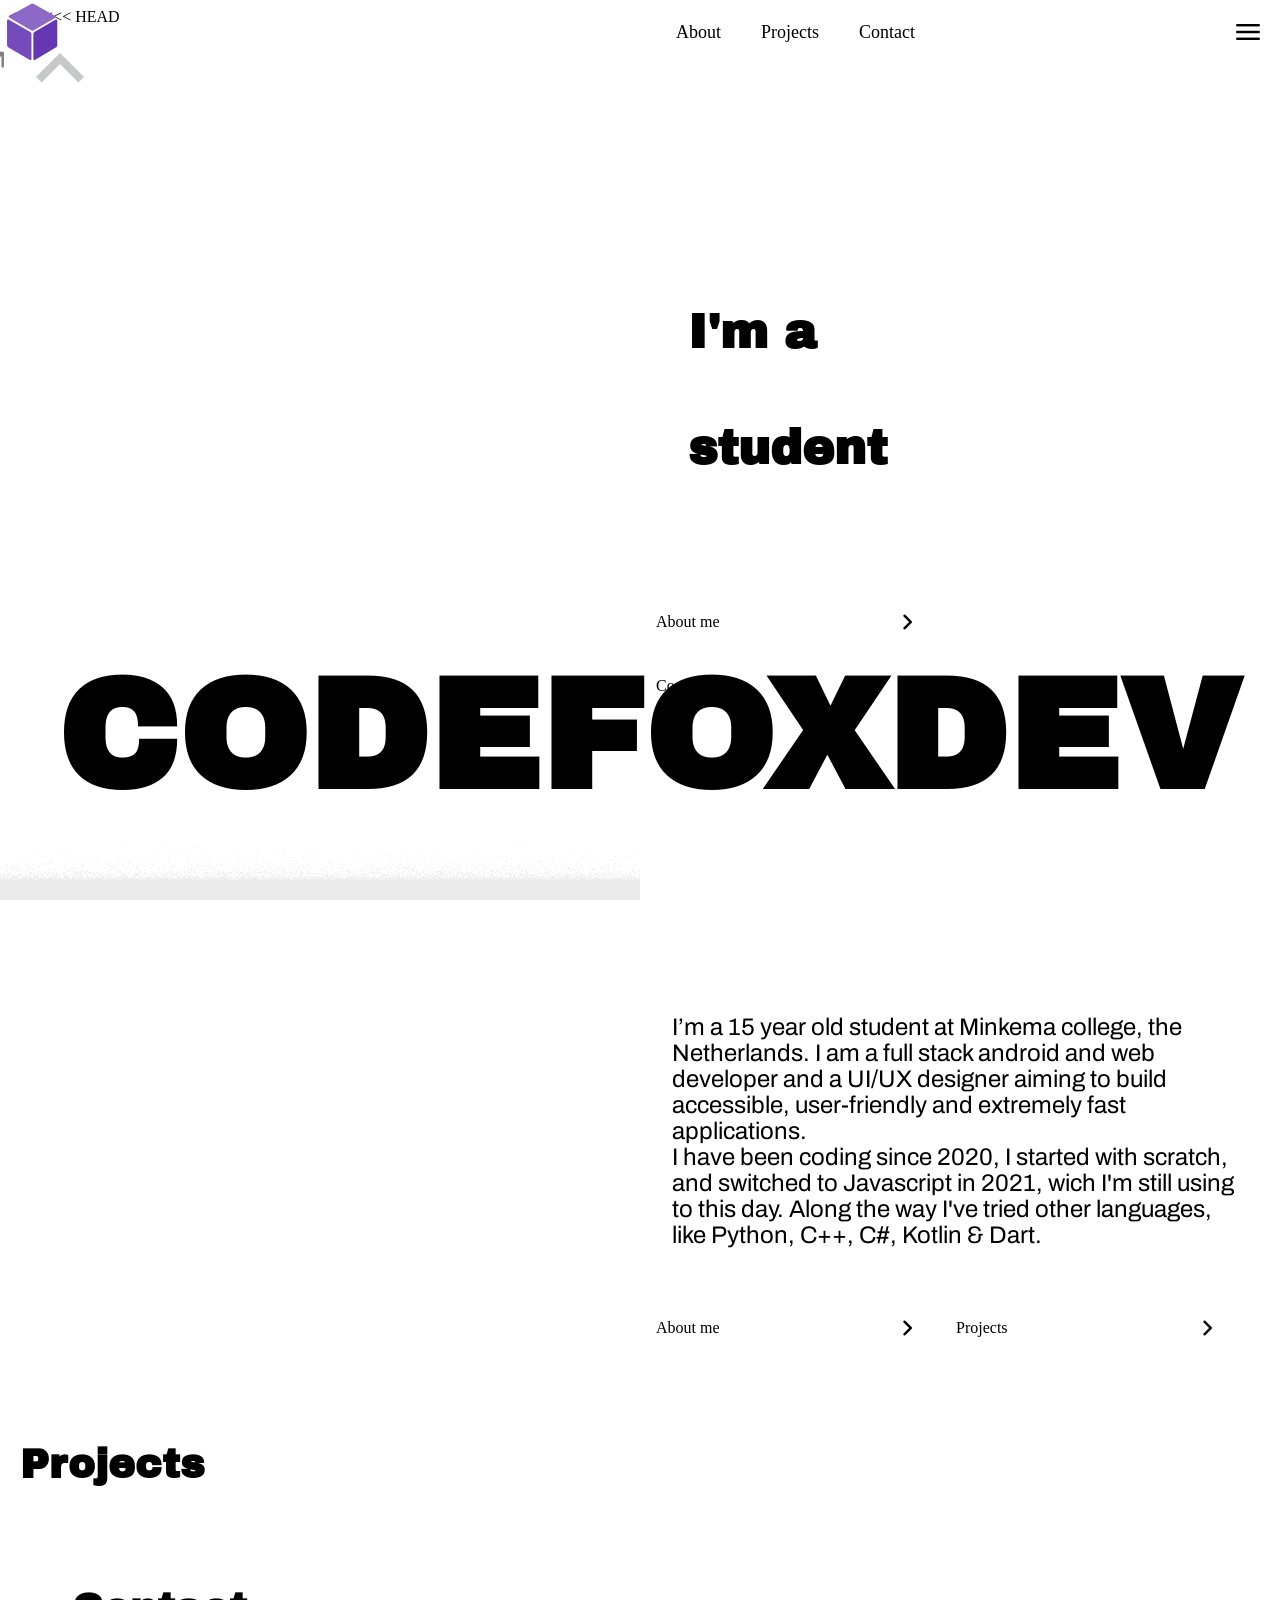
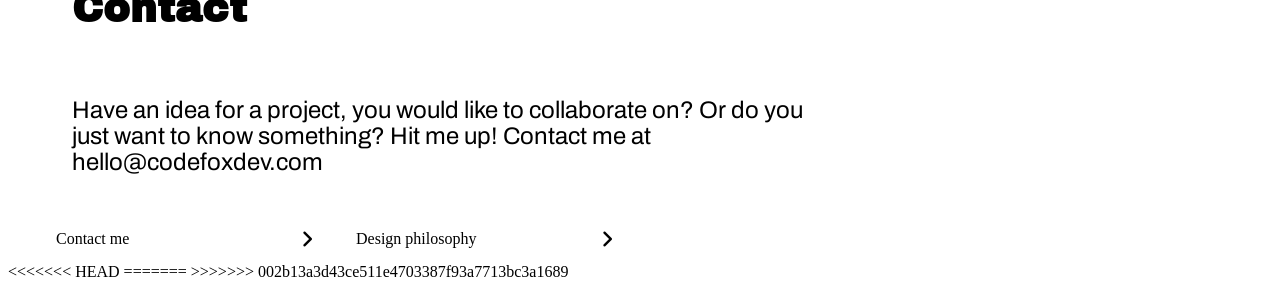
==== commit 1a39fc88: "Merged from codefoxdev/informatica-portfolio" ====
--- a/index.html
+++ b/index.html
@@ -16,6 +16,7 @@
     <link rel="stylesheet" href="/src/style.css" />
   </head>
 
+<<<<<<< HEAD
   <body>
     <!-- Checkbox for nav menu -->
     <input type="checkbox" name="nav-toggle" id="nav-toggle" hidden />
@@ -76,6 +77,132 @@
           target="_blank"
           class="link line fw external">
           <span>npm</span>
+=======
+<head>
+  <meta charset="UTF-8">
+  <meta http-equiv="X-UA-Compatible" content="IE=edge">
+  <meta name="viewport" content="width=device-width, initial-scale=1.0">
+  <title>Codefoxdev.com</title>
+  <link rel="icon" href="/src/assets/logo_codefoxdev_4x.png">
+  <link rel="preconnect" href="https://fonts.googleapis.com">
+  <link rel="preconnect" href="https://fonts.gstatic.com" crossorigin>
+  <link href="https://fonts.googleapis.com/css2?family=Inter:wght@100;200;300;400;500;600;700;800;900&family=Ubuntu+Mono:wght@400;700&display=swap" rel="stylesheet">
+  <link rel="stylesheet" href="/src/style.css">
+</head>
+
+<body>
+  <nav>
+    <div class="nav-progress"></div>
+    <a href="#top" class="nav-top">
+      <img src="/src/icons/top.svg" draggable="false">
+    </a>
+  </nav>
+  <main>
+    <div class="front" id="top">
+      <div class="title">
+        <h1 class="header type" style="--width: 32rem">Hi, I'm Codefoxdev</h1>
+        <p>
+          I’m a 15 year old studying at Minkema college. I spend my time working on projects with Javascript, Vite and Nodejs.
+          I’m also interested in linux, open source and keeping the internet more private.
+        </p>
+        <div class="buttons">
+          <a href="#projects" class="button fill">Projects</a>
+          <a href="https://github.com/codefoxdev" class="button">Github</a>
+          <a href="https://www.buymeacoffee.com/codefoxdev" class="button">Support me</a>
+        </div>
+      </div>
+      <div class="image">
+        <img src="/src/assets/logo_codefoxdev_svg.svg" draggable="false">
+      </div>
+    </div>
+    <div class="projects" id="projects">
+      <h2 class="header">Projects</h2>
+    </div>
+    <div class="technical-skills" id="skills">
+      <h2 class="header">Technical skills</h2>
+      <div class="skills">
+        <div class="item" id="skill-javascript">
+          <img src="/src/icons/javascript.svg" draggable="false">
+          <p>Javascript</p>
+        </div>
+        <div class="item" id="skill-nodejs">
+          <img src="/src/icons/nodejs.svg" draggable="false">
+          <p>Nodejs</p>
+        </div>
+        <div class="item" id="skill-html">
+          <img src="/src/icons/html.svg" draggable="false">
+          <p>HTML</p>
+        </div>
+        <div class="item" id="skill-css">
+          <img src="/src/icons/css.svg" draggable="false">
+          <p>CSS</p>
+        </div>
+        <div class="item" id="skill-vite">
+          <img src="/src/icons/vite.svg" draggable="false">
+          <p>Vite</p>
+        </div>
+        <div class="item" id="skill-solid">
+          <img src="/src/icons/solid.svg" draggable="false">
+          <p>Solidjs</p>
+        </div>
+        <div class="item" id="skill-flutter">
+          <img src="/src/icons/flutter.svg" draggable="false">
+          <p>Flutter</p>
+        </div>
+        <div class="item" id="skill-dart">
+          <img src="/src/icons/dart.svg" draggable="false">
+          <p>Dart</p>
+        </div>
+        <div class="item" id="skill-linux">
+          <img src="/src/icons/linux.svg" draggable="false">
+          <p>Linux</p>
+        </div>
+        <div class="item" id="skill-git">
+          <img src="/src/icons/git.svg" draggable="false">
+          <p>Git</p>
+        </div>
+        <div class="item" id="skill-mongo">
+          <img src="/src/icons/mongo.svg" draggable="false">
+          <p>MongoDB</p>
+        </div>
+        <div class="item" id="skill-vercel">
+          <img src="/src/icons/vercel.svg" draggable="false">
+          <p>Vercel</p>
+        </div>
+      </div>
+      <div class="background">
+        <img src="/src/assets/slope_top.svg" draggable="false">
+        <div class="filler"></div>
+        <img src="/src/assets/slope_bottom.svg" draggable="false">
+      </div>
+    </div>
+    <div class="process">
+      <div class="item span-2" style="background: rgba(199, 200, 200, 0.05);">
+        <h1>UI/UX</h1>
+        <p>Interfaces that are intuitive, easy to navigate and accesible</p>
+      </div>
+      <div class="item span-2" style="background: var(--accent);">
+        <h1>Web and Mobile</h1>
+        <p>Ensuring smooth perfomance and device friendly designs</p>
+      </div>
+      <div class="item empty"></div>
+      <div class="item span-3" style="background: var(--secondary);">
+        <h1>Development</h1>
+        <p>Bringing concepts and dreams to life with modern and long-lasting technology</p>
+      </div>
+    </div>
+    <div class="footer">
+      <div class="logo">
+        <img src="/src/assets/logo_codefoxdev_svg.svg">
+        <h1 class="header-footer">Codefoxdev</h1>
+      </div>
+      <div class="links">
+        <a href="https://github.com/codefoxdev" class="icon-link">
+          <img src="/src/icons/github.svg" draggable="false">
+        </a>
+        <a href="mailto:hello@codefoxdev.com" class="icon-link">
+          <img src="/src/icons/mail.svg" draggable="false">
+>>>>>>> 002b13a3d43ce511e4703387f93a7713bc3a1689
         </a>
       </div>
     </nav>
@@ -168,6 +295,7 @@
       <div class="noise"></div>
       <div class="solid"></div>
     </div>
+<<<<<<< HEAD
     <div class="background-darken"></div>
     <!-- Lines on background -->
     <div class="lines absolute top left">
@@ -180,4 +308,10 @@
     <!-- main module loads all correct scripts -->
     <script src="/src/main.js" type="module"></script>
   </body>
+=======
+  </main>
+  <script src="/src/main.js" type="module"></script>
+</body>
+
+>>>>>>> 002b13a3d43ce511e4703387f93a7713bc3a1689
 </html>
--- a/src/style.css
+++ b/src/style.css
@@ -1,3 +1,4 @@
+<<<<<<< HEAD
 /* Colors as css vars */
 :root {
   --primary: #000;
@@ -13,10 +14,25 @@
 
 html,
 body {
+=======
+:root {
+  --accent: #8c69c6;
+  --background: #1f2223;
+  --secondary: #181a1b;
+  --text: #c7c8c8;
+}
+
+/* General */
+
+html,
+body {
+  background: var(--background);
+>>>>>>> 002b13a3d43ce511e4703387f93a7713bc3a1689
   margin: 0;
   padding: 0;
   color: var(--text);
   font-family: "Inter", sans-serif;
+<<<<<<< HEAD
   background: var(--primary);
   isolation: isolate;
   min-height: 100%;
@@ -29,11 +45,25 @@
   overflow-y: overlay;
 }
 
+=======
+  overflow-x: hidden;
+  scroll-behavior: smooth;
+}
+
+* {
+  box-sizing: border-box;
+  color: var(--text);
+  text-decoration: none;
+}
+
+p,
+>>>>>>> 002b13a3d43ce511e4703387f93a7713bc3a1689
 h1,
 h2,
 h3,
 h4,
 h5,
+<<<<<<< HEAD
 h6,
 p {
   margin: 0;
@@ -750,10 +780,210 @@
 }
 
 .skill-item {
+=======
+h6 {
+  margin: 0;
+}
+
+h1.header {
+  color: var(--accent, #8c69c6);
+  font-family: "Ubuntu Mono", monospace;
+  font-size: min(3.5rem, 9vw);
+  font-style: normal;
+  font-weight: 700;
+  line-height: normal;
+  width: fit-content;
+}
+
+h2.header {
+  color: var(--accent, #8c69c6);
+  font-family: "Ubuntu Mono", monospace;
+  font-size: 2.5rem;
+  font-style: normal;
+  font-weight: 700;
+  line-height: normal;
+  width: fit-content;
+}
+
+a.button {
+  display: flex;
+  overflow: hidden;
+  padding: 1rem 4rem;
+  border-radius: 0.5rem;
+  border: 2px solid var(--accent, #8c69c6);
+  justify-content: center;
+  align-items: center;
+  align-self: stretch;
+
+  font-weight: 700;
+  transition: background 0.3s ease;
+}
+
+a.button.fill {
+  background: var(--accent, #8c69c6);
+}
+
+a.button:not(.fill):hover {
+  background: var(--accent, #8c69c6);
+}
+
+a.button.fill:hover {
+  background: transparent;
+}
+
+/* Progress nav */
+
+nav > .nav-progress {
+  --width: 0%;
+
+  position: fixed;
+  z-index: 100;
+  top: 0;
+  left: 0;
+  height: 0.25rem;
+  background: var(--accent);
+  width: var(--width);
+}
+
+nav > .nav-top {
+  position: fixed;
+  z-index: 100;
+  top: 1rem;
+  right: 1rem;
+  width: 4rem;
+  height: 4rem;
+  border-radius: 1rem;
+  background: var(--accent);
+  display: grid;
+  place-items: center;
+  transition: transform 0.3s ease;
+  box-shadow: var(--secondary) 0 0 1rem;
+}
+
+nav > .nav-top.hidden {
+  transform: translateY(-6rem);
+}
+
+nav > .nav-top > img {
+  width: 3rem;
+}
+
+/* Front section */
+
+main > div.front {
+  display: grid;
+  grid-template-columns: 1fr 1fr;
+  padding: 6rem;
+}
+
+main > div.front > div.title {
+  display: flex;
+  height: 47.5rem;
+  overflow: hidden;
+  flex-direction: column;
+  justify-content: center;
+  align-items: flex-start;
+  gap: 1rem;
+  flex-shrink: 0;
+}
+
+main > div.front > div.title > p {
+  color: var(--text, #c7c8c8);
+}
+
+main > div.front > div.title > div.buttons {
+  display: flex;
+  gap: 1rem;
+}
+
+main > div.front > div.image {
+  display: flex;
+  height: 47.5rem;
+  overflow: hidden;
+  flex-direction: column;
+  justify-content: center;
+  align-items: flex-end;
+  gap: 1rem;
+  flex-shrink: 0;
+}
+
+main > div.front > div.image > img {
+  width: 40rem;
+  height: 40rem;
+  overflow: hidden;
+  flex-shrink: 0;
+}
+
+/* Projects section */
+
+main > div.projects {
+  display: flex;
+  overflow: hidden;
+  padding: 2rem 0rem;
+  flex-direction: column;
+  justify-content: center;
+  align-items: center;
+  gap: 2rem;
+}
+
+main > div.projects > div.project {
+  width: min(calc(100vw - 2rem), 72rem);
+  display: flex;
+  overflow: hidden;
+  padding: 2rem;
+  border-radius: 1rem;
+  justify-content: center;
+  align-items: center;
+  gap: 2rem;
+}
+
+main > div.projects > div.project > img {
+  width: 32rem;
+  border-radius: 1rem;
+}
+
+main > div.projects > div.project > div.info {
+  display: flex;
+  flex-direction: column;
+  justify-content: center;
+  gap: 0.75rem;
+}
+
+main > div.projects > div.project > div.info > h1 {
+  color: var(--accent, #8c69c6);
+  font-family: "Ubuntu Mono", monospace;
+  font-size: 2rem;
+}
+
+main > div.projects > div.project > div.info > .made-with {
+  display: flex;
+  align-items: center;
+  gap: 0.75rem;
+}
+
+main > div.projects > div.project > div.info > .made-with > img {
+  width: 1.5rem;
+}
+
+main > div.projects > div.project > div.info > .buttons {
+  display: flex;
+  align-items: center;
+  gap: 1rem;
+}
+
+/* Skills section */
+
+main > div.technical-skills {
+  position: relative;
+  width: 100vw;
+  height: 44rem;
+  isolation: isolate;
+>>>>>>> 002b13a3d43ce511e4703387f93a7713bc3a1689
   display: flex;
   flex-direction: column;
   align-items: center;
   justify-content: center;
+<<<<<<< HEAD
   gap: 1rem;
   width: 6rem;
   transition: transform 0.3s ease;
@@ -916,4 +1146,253 @@
 
 .front.photography > .photo-grid .image:hover::after {
   transform: translate(-0.5rem, 0.5rem);
-}
+=======
+  gap: 3rem;
+  padding: 1rem;
+}
+
+main > div.technical-skills .skills {
+  display: grid;
+  grid-template-columns: repeat(6, 1fr);
+  grid-template-rows: repeat(auto, 1fr);
+  place-items: center;
+  gap: 2rem;
+}
+
+main > div.technical-skills .skills > .item {
+  display: grid;
+  grid-template-rows: 6rem 1fr;
+  place-items: center;
+  gap: 0.5rem;
+  transition: transform 0.3s ease;
+}
+
+main > div.technical-skills .skills > .item:hover {
+  transform: translateY(-0.5rem);
+}
+
+main > div.technical-skills .skills > .item > img {
+  max-width: 6rem;
+  max-height: 6rem;
+}
+
+main > div.technical-skills > .background {
+  z-index: -1;
+  position: absolute;
+  top: 0;
+  left: 0;
+  width: 100%;
+  height: 100%;
+  display: flex;
+  flex-direction: column;
+  gap: auto;
+  background: var(--secondary);
+}
+
+main > div.technical-skills > .background > .filler {
+  height: 100%;
+}
+
+/* Process secion */
+
+main > div.process {
+  padding: 4rem max(4rem, calc(calc(100vw - 59rem) / 2));
+  display: grid;
+  grid-template-columns: repeat(4, 14rem);
+  grid-template-rows: repeat(2, 14rem);
+  gap: 1rem;
+}
+
+main > div.process > .item {
+  display: flex;
+  flex-direction: column;
+  justify-content: center;
+  padding: 3rem;
+  border-radius: 1rem;
+}
+
+main > div.process > .item > h1 {
+  font-family: "Ubuntu Mono";
+}
+
+.span-2 {
+  grid-column: span 2;
+}
+
+.span-3 {
+  grid-column: span 3;
+}
+
+/* Footer section */
+
+main > div.footer {
+  height: 10rem;
+  display: flex;
+  align-items: center;
+  justify-content: space-between;
+  padding-inline: 4rem;
+}
+
+main > div.footer > .logo {
+  display: flex;
+  align-items: center;
+  gap: 1rem;
+  color: var(--accent, #8c69c6);
+}
+
+main > div.footer > .logo > img {
+  width: 4rem;
+}
+
+main > div.footer > .logo > h1 {
+  color: var(--accent, #8c69c6);
+  font-family: "Ubuntu mono", monospace;
+  font-size: 2.5rem;
+  font-weight: 700;
+}
+
+main > div.footer > .links {
+  display: flex;
+  justify-content: center;
+  align-items: center;
+  gap: 3rem;
+}
+
+main > div.footer > .links > a {
+  width: 3rem;
+  height: 3rem;
+}
+
+main > div.footer > .links > a > img {
+  width: 100%;
+}
+
+/* Effects / media queries */
+
+.type {
+  --type-duration: 1.6s;
+  --type-delay: 0s;
+  --width: 100%;
+
+  margin: 0;
+  width: 0;
+  white-space: nowrap;
+  overflow: hidden;
+
+  animation: type var(--type-duration) linear var(--type-delay) forwards,
+    type-blink 0.4s cubic-bezier(0.68, -0.55, 0.27, 1.55)
+      calc(var(--type-duration) + var(--type-delay)) alternate infinite;
+}
+
+@media screen and (max-width: 1415px) {
+  main > div.front {
+    grid-template-columns: 1fr 10px;
+  }
+
+  main > div.front > div.image {
+    display: none;
+  }
+}
+
+@media screen and (max-width: 67rem) {
+  main > div.front {
+    padding: 1rem;
+  }
+  main > div.process {
+    padding: 4rem max(1rem, calc(calc(100vw - 29rem) / 2));
+    grid-template-columns: repeat(2, 14rem);
+    grid-template-rows: repeat(3, 14rem);
+  }
+
+  main > div.projects > div.project {
+    flex-direction: column;
+    padding-inline: 0;
+  }
+
+  main > div.projects > div.project > img {
+    width: min(calc(100vw - 2rem), 32rem);
+  }
+
+  main > div.footer {
+    padding-inline: 1rem;
+  }
+
+  main > div.footer > div.links {
+    padding-inline: 1rem;
+    gap: 1.75rem;
+  }
+
+  .empty {
+    display: none !important;
+  }
+
+  .span-3 {
+    grid-column: span 2;
+  }
+}
+
+@media screen and (max-width: 763px) {
+  main > div.front > div.title > .buttons {
+    flex-direction: column;
+    width: 100%;
+  }
+
+  main > div.technical-skills .skills {
+    grid-template-columns: repeat(5, 1fr);
+  }
+}
+
+@media screen and (max-width: 647px) {
+  main > div.technical-skills .skills {
+    grid-template-columns: repeat(4, 1fr);
+  }
+
+  main > div.footer > div.logo > h1 {
+    display: none;
+  }
+}
+
+@media screen and (max-width: 31rem) {
+  main > div.process {
+    grid-template-columns: repeat(2, 1fr);
+  }
+
+  main > div.projects > div.project > div.info > .buttons {
+    flex-direction: column;
+  }
+
+  main > div.technical-skills {
+    height: 54rem;
+  }
+
+  main > div.technical-skills .skills {
+    grid-template-columns: repeat(3, 1fr);
+  }
+}
+
+@keyframes type {
+  0% {
+    width: 0;
+  }
+
+  1%,
+  99% {
+    border-right: 2px solid var(--accent);
+  }
+
+  100% {
+    width: var(--width);
+    border-right: none;
+  }
+}
+
+@keyframes type-blink {
+  from {
+    border-right: 2px solid var(--accent);
+  }
+
+  to {
+    border-right: 2px solid transparent;
+  }
+>>>>>>> 002b13a3d43ce511e4703387f93a7713bc3a1689
+}
--- a/src/style.css
+++ b/src/style.css
@@ -1,3 +1,4 @@
+<<<<<<< HEAD
 /* Colors as css vars */
 :root {
   --primary: #000;
@@ -13,10 +14,25 @@
 
 html,
 body {
+=======
+:root {
+  --accent: #8c69c6;
+  --background: #1f2223;
+  --secondary: #181a1b;
+  --text: #c7c8c8;
+}
+
+/* General */
+
+html,
+body {
+  background: var(--background);
+>>>>>>> 002b13a3d43ce511e4703387f93a7713bc3a1689
   margin: 0;
   padding: 0;
   color: var(--text);
   font-family: "Inter", sans-serif;
+<<<<<<< HEAD
   background: var(--primary);
   isolation: isolate;
   min-height: 100%;
@@ -29,11 +45,25 @@
   overflow-y: overlay;
 }
 
+=======
+  overflow-x: hidden;
+  scroll-behavior: smooth;
+}
+
+* {
+  box-sizing: border-box;
+  color: var(--text);
+  text-decoration: none;
+}
+
+p,
+>>>>>>> 002b13a3d43ce511e4703387f93a7713bc3a1689
 h1,
 h2,
 h3,
 h4,
 h5,
+<<<<<<< HEAD
 h6,
 p {
   margin: 0;
@@ -750,10 +780,210 @@
 }
 
 .skill-item {
+=======
+h6 {
+  margin: 0;
+}
+
+h1.header {
+  color: var(--accent, #8c69c6);
+  font-family: "Ubuntu Mono", monospace;
+  font-size: min(3.5rem, 9vw);
+  font-style: normal;
+  font-weight: 700;
+  line-height: normal;
+  width: fit-content;
+}
+
+h2.header {
+  color: var(--accent, #8c69c6);
+  font-family: "Ubuntu Mono", monospace;
+  font-size: 2.5rem;
+  font-style: normal;
+  font-weight: 700;
+  line-height: normal;
+  width: fit-content;
+}
+
+a.button {
+  display: flex;
+  overflow: hidden;
+  padding: 1rem 4rem;
+  border-radius: 0.5rem;
+  border: 2px solid var(--accent, #8c69c6);
+  justify-content: center;
+  align-items: center;
+  align-self: stretch;
+
+  font-weight: 700;
+  transition: background 0.3s ease;
+}
+
+a.button.fill {
+  background: var(--accent, #8c69c6);
+}
+
+a.button:not(.fill):hover {
+  background: var(--accent, #8c69c6);
+}
+
+a.button.fill:hover {
+  background: transparent;
+}
+
+/* Progress nav */
+
+nav > .nav-progress {
+  --width: 0%;
+
+  position: fixed;
+  z-index: 100;
+  top: 0;
+  left: 0;
+  height: 0.25rem;
+  background: var(--accent);
+  width: var(--width);
+}
+
+nav > .nav-top {
+  position: fixed;
+  z-index: 100;
+  top: 1rem;
+  right: 1rem;
+  width: 4rem;
+  height: 4rem;
+  border-radius: 1rem;
+  background: var(--accent);
+  display: grid;
+  place-items: center;
+  transition: transform 0.3s ease;
+  box-shadow: var(--secondary) 0 0 1rem;
+}
+
+nav > .nav-top.hidden {
+  transform: translateY(-6rem);
+}
+
+nav > .nav-top > img {
+  width: 3rem;
+}
+
+/* Front section */
+
+main > div.front {
+  display: grid;
+  grid-template-columns: 1fr 1fr;
+  padding: 6rem;
+}
+
+main > div.front > div.title {
+  display: flex;
+  height: 47.5rem;
+  overflow: hidden;
+  flex-direction: column;
+  justify-content: center;
+  align-items: flex-start;
+  gap: 1rem;
+  flex-shrink: 0;
+}
+
+main > div.front > div.title > p {
+  color: var(--text, #c7c8c8);
+}
+
+main > div.front > div.title > div.buttons {
+  display: flex;
+  gap: 1rem;
+}
+
+main > div.front > div.image {
+  display: flex;
+  height: 47.5rem;
+  overflow: hidden;
+  flex-direction: column;
+  justify-content: center;
+  align-items: flex-end;
+  gap: 1rem;
+  flex-shrink: 0;
+}
+
+main > div.front > div.image > img {
+  width: 40rem;
+  height: 40rem;
+  overflow: hidden;
+  flex-shrink: 0;
+}
+
+/* Projects section */
+
+main > div.projects {
+  display: flex;
+  overflow: hidden;
+  padding: 2rem 0rem;
+  flex-direction: column;
+  justify-content: center;
+  align-items: center;
+  gap: 2rem;
+}
+
+main > div.projects > div.project {
+  width: min(calc(100vw - 2rem), 72rem);
+  display: flex;
+  overflow: hidden;
+  padding: 2rem;
+  border-radius: 1rem;
+  justify-content: center;
+  align-items: center;
+  gap: 2rem;
+}
+
+main > div.projects > div.project > img {
+  width: 32rem;
+  border-radius: 1rem;
+}
+
+main > div.projects > div.project > div.info {
+  display: flex;
+  flex-direction: column;
+  justify-content: center;
+  gap: 0.75rem;
+}
+
+main > div.projects > div.project > div.info > h1 {
+  color: var(--accent, #8c69c6);
+  font-family: "Ubuntu Mono", monospace;
+  font-size: 2rem;
+}
+
+main > div.projects > div.project > div.info > .made-with {
+  display: flex;
+  align-items: center;
+  gap: 0.75rem;
+}
+
+main > div.projects > div.project > div.info > .made-with > img {
+  width: 1.5rem;
+}
+
+main > div.projects > div.project > div.info > .buttons {
+  display: flex;
+  align-items: center;
+  gap: 1rem;
+}
+
+/* Skills section */
+
+main > div.technical-skills {
+  position: relative;
+  width: 100vw;
+  height: 44rem;
+  isolation: isolate;
+>>>>>>> 002b13a3d43ce511e4703387f93a7713bc3a1689
   display: flex;
   flex-direction: column;
   align-items: center;
   justify-content: center;
+<<<<<<< HEAD
   gap: 1rem;
   width: 6rem;
   transition: transform 0.3s ease;
@@ -916,4 +1146,253 @@
 
 .front.photography > .photo-grid .image:hover::after {
   transform: translate(-0.5rem, 0.5rem);
-}
+=======
+  gap: 3rem;
+  padding: 1rem;
+}
+
+main > div.technical-skills .skills {
+  display: grid;
+  grid-template-columns: repeat(6, 1fr);
+  grid-template-rows: repeat(auto, 1fr);
+  place-items: center;
+  gap: 2rem;
+}
+
+main > div.technical-skills .skills > .item {
+  display: grid;
+  grid-template-rows: 6rem 1fr;
+  place-items: center;
+  gap: 0.5rem;
+  transition: transform 0.3s ease;
+}
+
+main > div.technical-skills .skills > .item:hover {
+  transform: translateY(-0.5rem);
+}
+
+main > div.technical-skills .skills > .item > img {
+  max-width: 6rem;
+  max-height: 6rem;
+}
+
+main > div.technical-skills > .background {
+  z-index: -1;
+  position: absolute;
+  top: 0;
+  left: 0;
+  width: 100%;
+  height: 100%;
+  display: flex;
+  flex-direction: column;
+  gap: auto;
+  background: var(--secondary);
+}
+
+main > div.technical-skills > .background > .filler {
+  height: 100%;
+}
+
+/* Process secion */
+
+main > div.process {
+  padding: 4rem max(4rem, calc(calc(100vw - 59rem) / 2));
+  display: grid;
+  grid-template-columns: repeat(4, 14rem);
+  grid-template-rows: repeat(2, 14rem);
+  gap: 1rem;
+}
+
+main > div.process > .item {
+  display: flex;
+  flex-direction: column;
+  justify-content: center;
+  padding: 3rem;
+  border-radius: 1rem;
+}
+
+main > div.process > .item > h1 {
+  font-family: "Ubuntu Mono";
+}
+
+.span-2 {
+  grid-column: span 2;
+}
+
+.span-3 {
+  grid-column: span 3;
+}
+
+/* Footer section */
+
+main > div.footer {
+  height: 10rem;
+  display: flex;
+  align-items: center;
+  justify-content: space-between;
+  padding-inline: 4rem;
+}
+
+main > div.footer > .logo {
+  display: flex;
+  align-items: center;
+  gap: 1rem;
+  color: var(--accent, #8c69c6);
+}
+
+main > div.footer > .logo > img {
+  width: 4rem;
+}
+
+main > div.footer > .logo > h1 {
+  color: var(--accent, #8c69c6);
+  font-family: "Ubuntu mono", monospace;
+  font-size: 2.5rem;
+  font-weight: 700;
+}
+
+main > div.footer > .links {
+  display: flex;
+  justify-content: center;
+  align-items: center;
+  gap: 3rem;
+}
+
+main > div.footer > .links > a {
+  width: 3rem;
+  height: 3rem;
+}
+
+main > div.footer > .links > a > img {
+  width: 100%;
+}
+
+/* Effects / media queries */
+
+.type {
+  --type-duration: 1.6s;
+  --type-delay: 0s;
+  --width: 100%;
+
+  margin: 0;
+  width: 0;
+  white-space: nowrap;
+  overflow: hidden;
+
+  animation: type var(--type-duration) linear var(--type-delay) forwards,
+    type-blink 0.4s cubic-bezier(0.68, -0.55, 0.27, 1.55)
+      calc(var(--type-duration) + var(--type-delay)) alternate infinite;
+}
+
+@media screen and (max-width: 1415px) {
+  main > div.front {
+    grid-template-columns: 1fr 10px;
+  }
+
+  main > div.front > div.image {
+    display: none;
+  }
+}
+
+@media screen and (max-width: 67rem) {
+  main > div.front {
+    padding: 1rem;
+  }
+  main > div.process {
+    padding: 4rem max(1rem, calc(calc(100vw - 29rem) / 2));
+    grid-template-columns: repeat(2, 14rem);
+    grid-template-rows: repeat(3, 14rem);
+  }
+
+  main > div.projects > div.project {
+    flex-direction: column;
+    padding-inline: 0;
+  }
+
+  main > div.projects > div.project > img {
+    width: min(calc(100vw - 2rem), 32rem);
+  }
+
+  main > div.footer {
+    padding-inline: 1rem;
+  }
+
+  main > div.footer > div.links {
+    padding-inline: 1rem;
+    gap: 1.75rem;
+  }
+
+  .empty {
+    display: none !important;
+  }
+
+  .span-3 {
+    grid-column: span 2;
+  }
+}
+
+@media screen and (max-width: 763px) {
+  main > div.front > div.title > .buttons {
+    flex-direction: column;
+    width: 100%;
+  }
+
+  main > div.technical-skills .skills {
+    grid-template-columns: repeat(5, 1fr);
+  }
+}
+
+@media screen and (max-width: 647px) {
+  main > div.technical-skills .skills {
+    grid-template-columns: repeat(4, 1fr);
+  }
+
+  main > div.footer > div.logo > h1 {
+    display: none;
+  }
+}
+
+@media screen and (max-width: 31rem) {
+  main > div.process {
+    grid-template-columns: repeat(2, 1fr);
+  }
+
+  main > div.projects > div.project > div.info > .buttons {
+    flex-direction: column;
+  }
+
+  main > div.technical-skills {
+    height: 54rem;
+  }
+
+  main > div.technical-skills .skills {
+    grid-template-columns: repeat(3, 1fr);
+  }
+}
+
+@keyframes type {
+  0% {
+    width: 0;
+  }
+
+  1%,
+  99% {
+    border-right: 2px solid var(--accent);
+  }
+
+  100% {
+    width: var(--width);
+    border-right: none;
+  }
+}
+
+@keyframes type-blink {
+  from {
+    border-right: 2px solid var(--accent);
+  }
+
+  to {
+    border-right: 2px solid transparent;
+  }
+>>>>>>> 002b13a3d43ce511e4703387f93a7713bc3a1689
+}
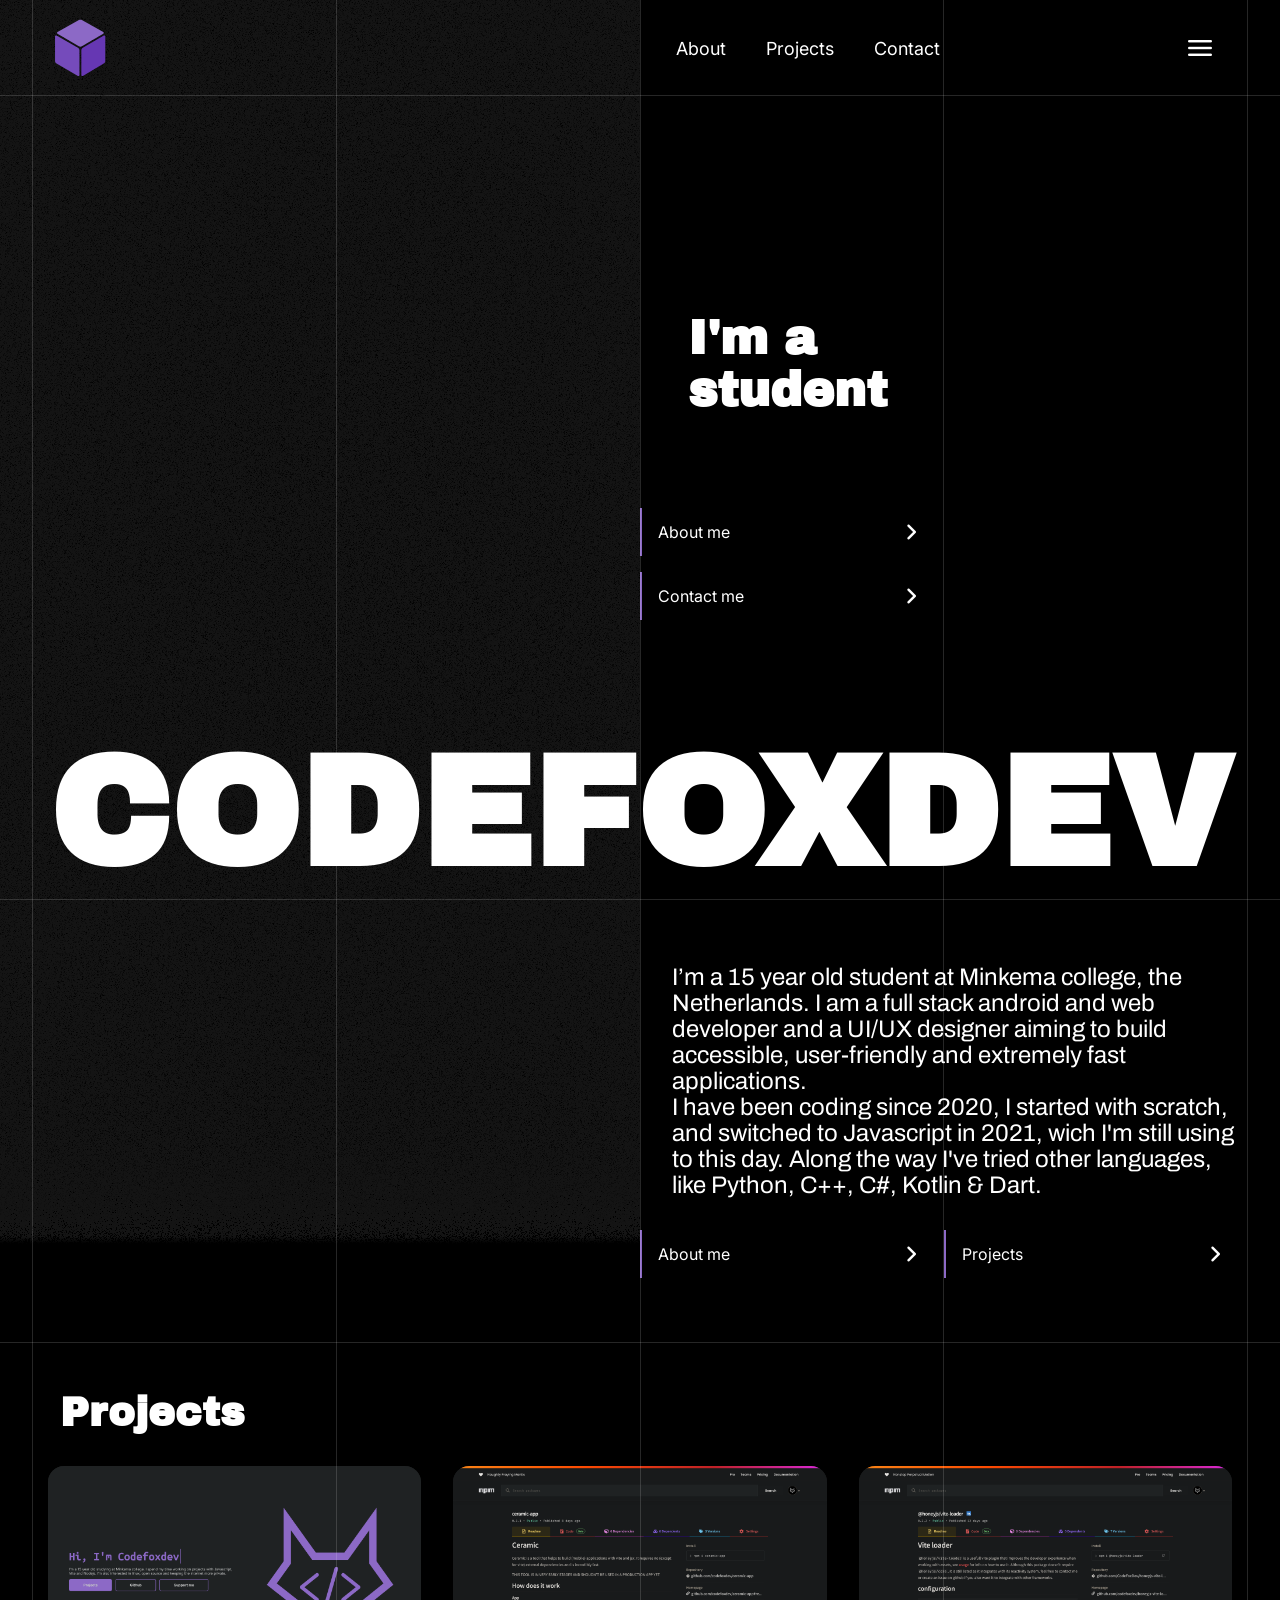
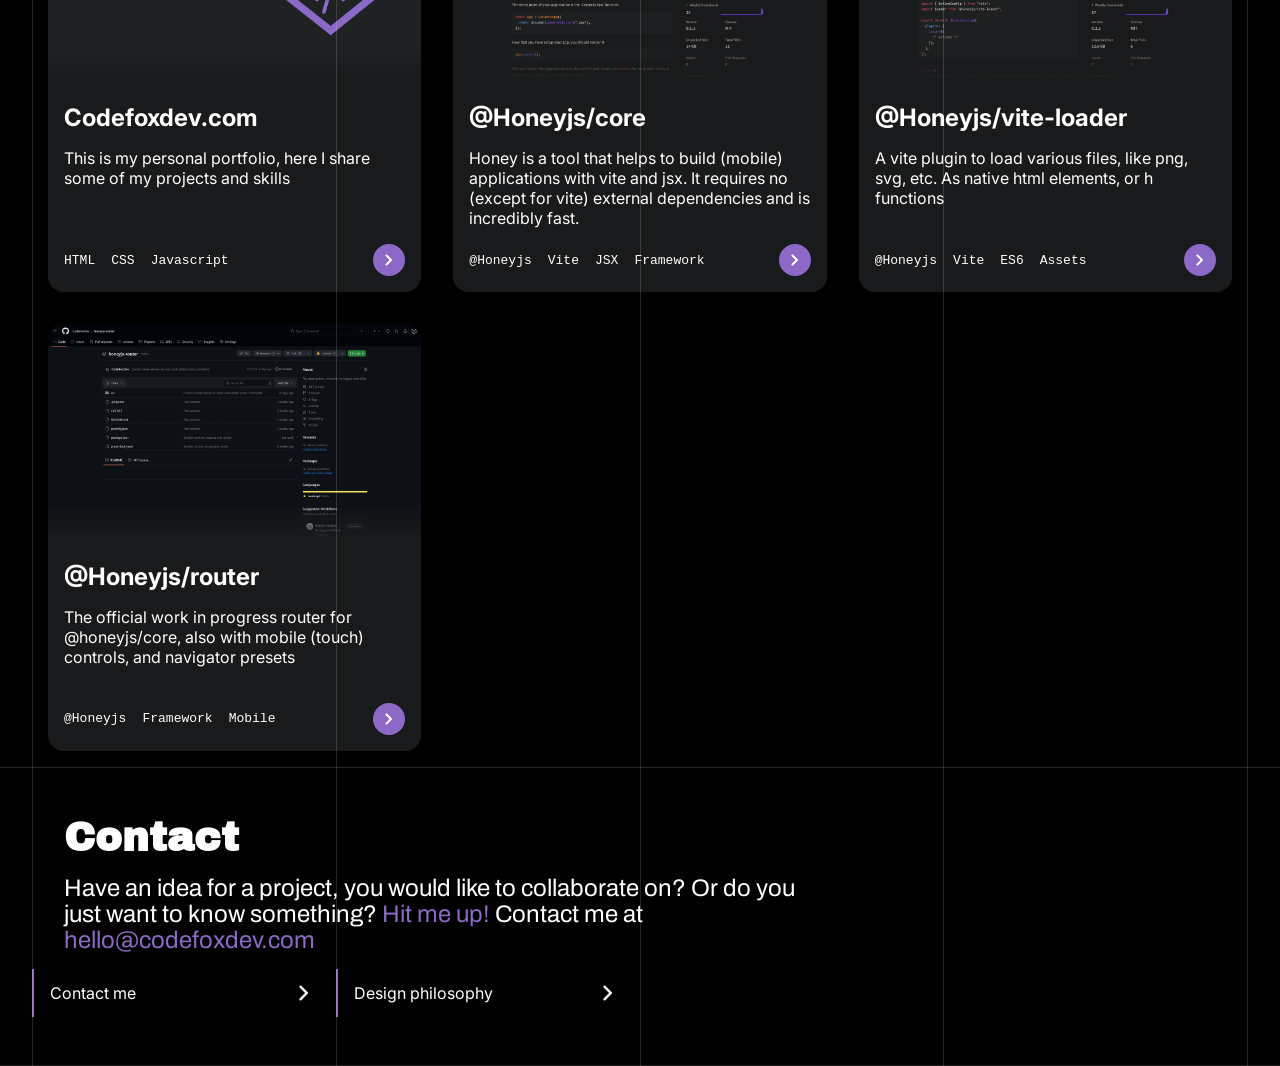
==== commit 4b958324: "Fixed merge conflicts" ====
--- a/index.html
+++ b/index.html
@@ -16,7 +16,6 @@
     <link rel="stylesheet" href="/src/style.css" />
   </head>
 
-<<<<<<< HEAD
   <body>
     <!-- Checkbox for nav menu -->
     <input type="checkbox" name="nav-toggle" id="nav-toggle" hidden />
@@ -77,132 +76,6 @@
           target="_blank"
           class="link line fw external">
           <span>npm</span>
-=======
-<head>
-  <meta charset="UTF-8">
-  <meta http-equiv="X-UA-Compatible" content="IE=edge">
-  <meta name="viewport" content="width=device-width, initial-scale=1.0">
-  <title>Codefoxdev.com</title>
-  <link rel="icon" href="/src/assets/logo_codefoxdev_4x.png">
-  <link rel="preconnect" href="https://fonts.googleapis.com">
-  <link rel="preconnect" href="https://fonts.gstatic.com" crossorigin>
-  <link href="https://fonts.googleapis.com/css2?family=Inter:wght@100;200;300;400;500;600;700;800;900&family=Ubuntu+Mono:wght@400;700&display=swap" rel="stylesheet">
-  <link rel="stylesheet" href="/src/style.css">
-</head>
-
-<body>
-  <nav>
-    <div class="nav-progress"></div>
-    <a href="#top" class="nav-top">
-      <img src="/src/icons/top.svg" draggable="false">
-    </a>
-  </nav>
-  <main>
-    <div class="front" id="top">
-      <div class="title">
-        <h1 class="header type" style="--width: 32rem">Hi, I'm Codefoxdev</h1>
-        <p>
-          I’m a 15 year old studying at Minkema college. I spend my time working on projects with Javascript, Vite and Nodejs.
-          I’m also interested in linux, open source and keeping the internet more private.
-        </p>
-        <div class="buttons">
-          <a href="#projects" class="button fill">Projects</a>
-          <a href="https://github.com/codefoxdev" class="button">Github</a>
-          <a href="https://www.buymeacoffee.com/codefoxdev" class="button">Support me</a>
-        </div>
-      </div>
-      <div class="image">
-        <img src="/src/assets/logo_codefoxdev_svg.svg" draggable="false">
-      </div>
-    </div>
-    <div class="projects" id="projects">
-      <h2 class="header">Projects</h2>
-    </div>
-    <div class="technical-skills" id="skills">
-      <h2 class="header">Technical skills</h2>
-      <div class="skills">
-        <div class="item" id="skill-javascript">
-          <img src="/src/icons/javascript.svg" draggable="false">
-          <p>Javascript</p>
-        </div>
-        <div class="item" id="skill-nodejs">
-          <img src="/src/icons/nodejs.svg" draggable="false">
-          <p>Nodejs</p>
-        </div>
-        <div class="item" id="skill-html">
-          <img src="/src/icons/html.svg" draggable="false">
-          <p>HTML</p>
-        </div>
-        <div class="item" id="skill-css">
-          <img src="/src/icons/css.svg" draggable="false">
-          <p>CSS</p>
-        </div>
-        <div class="item" id="skill-vite">
-          <img src="/src/icons/vite.svg" draggable="false">
-          <p>Vite</p>
-        </div>
-        <div class="item" id="skill-solid">
-          <img src="/src/icons/solid.svg" draggable="false">
-          <p>Solidjs</p>
-        </div>
-        <div class="item" id="skill-flutter">
-          <img src="/src/icons/flutter.svg" draggable="false">
-          <p>Flutter</p>
-        </div>
-        <div class="item" id="skill-dart">
-          <img src="/src/icons/dart.svg" draggable="false">
-          <p>Dart</p>
-        </div>
-        <div class="item" id="skill-linux">
-          <img src="/src/icons/linux.svg" draggable="false">
-          <p>Linux</p>
-        </div>
-        <div class="item" id="skill-git">
-          <img src="/src/icons/git.svg" draggable="false">
-          <p>Git</p>
-        </div>
-        <div class="item" id="skill-mongo">
-          <img src="/src/icons/mongo.svg" draggable="false">
-          <p>MongoDB</p>
-        </div>
-        <div class="item" id="skill-vercel">
-          <img src="/src/icons/vercel.svg" draggable="false">
-          <p>Vercel</p>
-        </div>
-      </div>
-      <div class="background">
-        <img src="/src/assets/slope_top.svg" draggable="false">
-        <div class="filler"></div>
-        <img src="/src/assets/slope_bottom.svg" draggable="false">
-      </div>
-    </div>
-    <div class="process">
-      <div class="item span-2" style="background: rgba(199, 200, 200, 0.05);">
-        <h1>UI/UX</h1>
-        <p>Interfaces that are intuitive, easy to navigate and accesible</p>
-      </div>
-      <div class="item span-2" style="background: var(--accent);">
-        <h1>Web and Mobile</h1>
-        <p>Ensuring smooth perfomance and device friendly designs</p>
-      </div>
-      <div class="item empty"></div>
-      <div class="item span-3" style="background: var(--secondary);">
-        <h1>Development</h1>
-        <p>Bringing concepts and dreams to life with modern and long-lasting technology</p>
-      </div>
-    </div>
-    <div class="footer">
-      <div class="logo">
-        <img src="/src/assets/logo_codefoxdev_svg.svg">
-        <h1 class="header-footer">Codefoxdev</h1>
-      </div>
-      <div class="links">
-        <a href="https://github.com/codefoxdev" class="icon-link">
-          <img src="/src/icons/github.svg" draggable="false">
-        </a>
-        <a href="mailto:hello@codefoxdev.com" class="icon-link">
-          <img src="/src/icons/mail.svg" draggable="false">
->>>>>>> 002b13a3d43ce511e4703387f93a7713bc3a1689
         </a>
       </div>
     </nav>
@@ -295,7 +168,6 @@
       <div class="noise"></div>
       <div class="solid"></div>
     </div>
-<<<<<<< HEAD
     <div class="background-darken"></div>
     <!-- Lines on background -->
     <div class="lines absolute top left">
@@ -308,10 +180,4 @@
     <!-- main module loads all correct scripts -->
     <script src="/src/main.js" type="module"></script>
   </body>
-=======
-  </main>
-  <script src="/src/main.js" type="module"></script>
-</body>
-
->>>>>>> 002b13a3d43ce511e4703387f93a7713bc3a1689
 </html>
--- a/src/style.css
+++ b/src/style.css
@@ -1,4 +1,3 @@
-<<<<<<< HEAD
 /* Colors as css vars */
 :root {
   --primary: #000;
@@ -14,25 +13,10 @@
 
 html,
 body {
-=======
-:root {
-  --accent: #8c69c6;
-  --background: #1f2223;
-  --secondary: #181a1b;
-  --text: #c7c8c8;
-}
-
-/* General */
-
-html,
-body {
-  background: var(--background);
->>>>>>> 002b13a3d43ce511e4703387f93a7713bc3a1689
   margin: 0;
   padding: 0;
   color: var(--text);
   font-family: "Inter", sans-serif;
-<<<<<<< HEAD
   background: var(--primary);
   isolation: isolate;
   min-height: 100%;
@@ -45,25 +29,11 @@
   overflow-y: overlay;
 }
 
-=======
-  overflow-x: hidden;
-  scroll-behavior: smooth;
-}
-
-* {
-  box-sizing: border-box;
-  color: var(--text);
-  text-decoration: none;
-}
-
-p,
->>>>>>> 002b13a3d43ce511e4703387f93a7713bc3a1689
 h1,
 h2,
 h3,
 h4,
 h5,
-<<<<<<< HEAD
 h6,
 p {
   margin: 0;
@@ -780,210 +750,10 @@
 }
 
 .skill-item {
-=======
-h6 {
-  margin: 0;
-}
-
-h1.header {
-  color: var(--accent, #8c69c6);
-  font-family: "Ubuntu Mono", monospace;
-  font-size: min(3.5rem, 9vw);
-  font-style: normal;
-  font-weight: 700;
-  line-height: normal;
-  width: fit-content;
-}
-
-h2.header {
-  color: var(--accent, #8c69c6);
-  font-family: "Ubuntu Mono", monospace;
-  font-size: 2.5rem;
-  font-style: normal;
-  font-weight: 700;
-  line-height: normal;
-  width: fit-content;
-}
-
-a.button {
-  display: flex;
-  overflow: hidden;
-  padding: 1rem 4rem;
-  border-radius: 0.5rem;
-  border: 2px solid var(--accent, #8c69c6);
-  justify-content: center;
-  align-items: center;
-  align-self: stretch;
-
-  font-weight: 700;
-  transition: background 0.3s ease;
-}
-
-a.button.fill {
-  background: var(--accent, #8c69c6);
-}
-
-a.button:not(.fill):hover {
-  background: var(--accent, #8c69c6);
-}
-
-a.button.fill:hover {
-  background: transparent;
-}
-
-/* Progress nav */
-
-nav > .nav-progress {
-  --width: 0%;
-
-  position: fixed;
-  z-index: 100;
-  top: 0;
-  left: 0;
-  height: 0.25rem;
-  background: var(--accent);
-  width: var(--width);
-}
-
-nav > .nav-top {
-  position: fixed;
-  z-index: 100;
-  top: 1rem;
-  right: 1rem;
-  width: 4rem;
-  height: 4rem;
-  border-radius: 1rem;
-  background: var(--accent);
-  display: grid;
-  place-items: center;
-  transition: transform 0.3s ease;
-  box-shadow: var(--secondary) 0 0 1rem;
-}
-
-nav > .nav-top.hidden {
-  transform: translateY(-6rem);
-}
-
-nav > .nav-top > img {
-  width: 3rem;
-}
-
-/* Front section */
-
-main > div.front {
-  display: grid;
-  grid-template-columns: 1fr 1fr;
-  padding: 6rem;
-}
-
-main > div.front > div.title {
-  display: flex;
-  height: 47.5rem;
-  overflow: hidden;
-  flex-direction: column;
-  justify-content: center;
-  align-items: flex-start;
-  gap: 1rem;
-  flex-shrink: 0;
-}
-
-main > div.front > div.title > p {
-  color: var(--text, #c7c8c8);
-}
-
-main > div.front > div.title > div.buttons {
-  display: flex;
-  gap: 1rem;
-}
-
-main > div.front > div.image {
-  display: flex;
-  height: 47.5rem;
-  overflow: hidden;
-  flex-direction: column;
-  justify-content: center;
-  align-items: flex-end;
-  gap: 1rem;
-  flex-shrink: 0;
-}
-
-main > div.front > div.image > img {
-  width: 40rem;
-  height: 40rem;
-  overflow: hidden;
-  flex-shrink: 0;
-}
-
-/* Projects section */
-
-main > div.projects {
-  display: flex;
-  overflow: hidden;
-  padding: 2rem 0rem;
-  flex-direction: column;
-  justify-content: center;
-  align-items: center;
-  gap: 2rem;
-}
-
-main > div.projects > div.project {
-  width: min(calc(100vw - 2rem), 72rem);
-  display: flex;
-  overflow: hidden;
-  padding: 2rem;
-  border-radius: 1rem;
-  justify-content: center;
-  align-items: center;
-  gap: 2rem;
-}
-
-main > div.projects > div.project > img {
-  width: 32rem;
-  border-radius: 1rem;
-}
-
-main > div.projects > div.project > div.info {
-  display: flex;
-  flex-direction: column;
-  justify-content: center;
-  gap: 0.75rem;
-}
-
-main > div.projects > div.project > div.info > h1 {
-  color: var(--accent, #8c69c6);
-  font-family: "Ubuntu Mono", monospace;
-  font-size: 2rem;
-}
-
-main > div.projects > div.project > div.info > .made-with {
-  display: flex;
-  align-items: center;
-  gap: 0.75rem;
-}
-
-main > div.projects > div.project > div.info > .made-with > img {
-  width: 1.5rem;
-}
-
-main > div.projects > div.project > div.info > .buttons {
-  display: flex;
-  align-items: center;
-  gap: 1rem;
-}
-
-/* Skills section */
-
-main > div.technical-skills {
-  position: relative;
-  width: 100vw;
-  height: 44rem;
-  isolation: isolate;
->>>>>>> 002b13a3d43ce511e4703387f93a7713bc3a1689
   display: flex;
   flex-direction: column;
   align-items: center;
   justify-content: center;
-<<<<<<< HEAD
   gap: 1rem;
   width: 6rem;
   transition: transform 0.3s ease;
@@ -1146,253 +916,4 @@
 
 .front.photography > .photo-grid .image:hover::after {
   transform: translate(-0.5rem, 0.5rem);
-=======
-  gap: 3rem;
-  padding: 1rem;
-}
-
-main > div.technical-skills .skills {
-  display: grid;
-  grid-template-columns: repeat(6, 1fr);
-  grid-template-rows: repeat(auto, 1fr);
-  place-items: center;
-  gap: 2rem;
-}
-
-main > div.technical-skills .skills > .item {
-  display: grid;
-  grid-template-rows: 6rem 1fr;
-  place-items: center;
-  gap: 0.5rem;
-  transition: transform 0.3s ease;
-}
-
-main > div.technical-skills .skills > .item:hover {
-  transform: translateY(-0.5rem);
-}
-
-main > div.technical-skills .skills > .item > img {
-  max-width: 6rem;
-  max-height: 6rem;
-}
-
-main > div.technical-skills > .background {
-  z-index: -1;
-  position: absolute;
-  top: 0;
-  left: 0;
-  width: 100%;
-  height: 100%;
-  display: flex;
-  flex-direction: column;
-  gap: auto;
-  background: var(--secondary);
-}
-
-main > div.technical-skills > .background > .filler {
-  height: 100%;
-}
-
-/* Process secion */
-
-main > div.process {
-  padding: 4rem max(4rem, calc(calc(100vw - 59rem) / 2));
-  display: grid;
-  grid-template-columns: repeat(4, 14rem);
-  grid-template-rows: repeat(2, 14rem);
-  gap: 1rem;
-}
-
-main > div.process > .item {
-  display: flex;
-  flex-direction: column;
-  justify-content: center;
-  padding: 3rem;
-  border-radius: 1rem;
-}
-
-main > div.process > .item > h1 {
-  font-family: "Ubuntu Mono";
-}
-
-.span-2 {
-  grid-column: span 2;
-}
-
-.span-3 {
-  grid-column: span 3;
-}
-
-/* Footer section */
-
-main > div.footer {
-  height: 10rem;
-  display: flex;
-  align-items: center;
-  justify-content: space-between;
-  padding-inline: 4rem;
-}
-
-main > div.footer > .logo {
-  display: flex;
-  align-items: center;
-  gap: 1rem;
-  color: var(--accent, #8c69c6);
-}
-
-main > div.footer > .logo > img {
-  width: 4rem;
-}
-
-main > div.footer > .logo > h1 {
-  color: var(--accent, #8c69c6);
-  font-family: "Ubuntu mono", monospace;
-  font-size: 2.5rem;
-  font-weight: 700;
-}
-
-main > div.footer > .links {
-  display: flex;
-  justify-content: center;
-  align-items: center;
-  gap: 3rem;
-}
-
-main > div.footer > .links > a {
-  width: 3rem;
-  height: 3rem;
-}
-
-main > div.footer > .links > a > img {
-  width: 100%;
-}
-
-/* Effects / media queries */
-
-.type {
-  --type-duration: 1.6s;
-  --type-delay: 0s;
-  --width: 100%;
-
-  margin: 0;
-  width: 0;
-  white-space: nowrap;
-  overflow: hidden;
-
-  animation: type var(--type-duration) linear var(--type-delay) forwards,
-    type-blink 0.4s cubic-bezier(0.68, -0.55, 0.27, 1.55)
-      calc(var(--type-duration) + var(--type-delay)) alternate infinite;
-}
-
-@media screen and (max-width: 1415px) {
-  main > div.front {
-    grid-template-columns: 1fr 10px;
-  }
-
-  main > div.front > div.image {
-    display: none;
-  }
-}
-
-@media screen and (max-width: 67rem) {
-  main > div.front {
-    padding: 1rem;
-  }
-  main > div.process {
-    padding: 4rem max(1rem, calc(calc(100vw - 29rem) / 2));
-    grid-template-columns: repeat(2, 14rem);
-    grid-template-rows: repeat(3, 14rem);
-  }
-
-  main > div.projects > div.project {
-    flex-direction: column;
-    padding-inline: 0;
-  }
-
-  main > div.projects > div.project > img {
-    width: min(calc(100vw - 2rem), 32rem);
-  }
-
-  main > div.footer {
-    padding-inline: 1rem;
-  }
-
-  main > div.footer > div.links {
-    padding-inline: 1rem;
-    gap: 1.75rem;
-  }
-
-  .empty {
-    display: none !important;
-  }
-
-  .span-3 {
-    grid-column: span 2;
-  }
-}
-
-@media screen and (max-width: 763px) {
-  main > div.front > div.title > .buttons {
-    flex-direction: column;
-    width: 100%;
-  }
-
-  main > div.technical-skills .skills {
-    grid-template-columns: repeat(5, 1fr);
-  }
-}
-
-@media screen and (max-width: 647px) {
-  main > div.technical-skills .skills {
-    grid-template-columns: repeat(4, 1fr);
-  }
-
-  main > div.footer > div.logo > h1 {
-    display: none;
-  }
-}
-
-@media screen and (max-width: 31rem) {
-  main > div.process {
-    grid-template-columns: repeat(2, 1fr);
-  }
-
-  main > div.projects > div.project > div.info > .buttons {
-    flex-direction: column;
-  }
-
-  main > div.technical-skills {
-    height: 54rem;
-  }
-
-  main > div.technical-skills .skills {
-    grid-template-columns: repeat(3, 1fr);
-  }
-}
-
-@keyframes type {
-  0% {
-    width: 0;
-  }
-
-  1%,
-  99% {
-    border-right: 2px solid var(--accent);
-  }
-
-  100% {
-    width: var(--width);
-    border-right: none;
-  }
-}
-
-@keyframes type-blink {
-  from {
-    border-right: 2px solid var(--accent);
-  }
-
-  to {
-    border-right: 2px solid transparent;
-  }
->>>>>>> 002b13a3d43ce511e4703387f93a7713bc3a1689
-}
+}
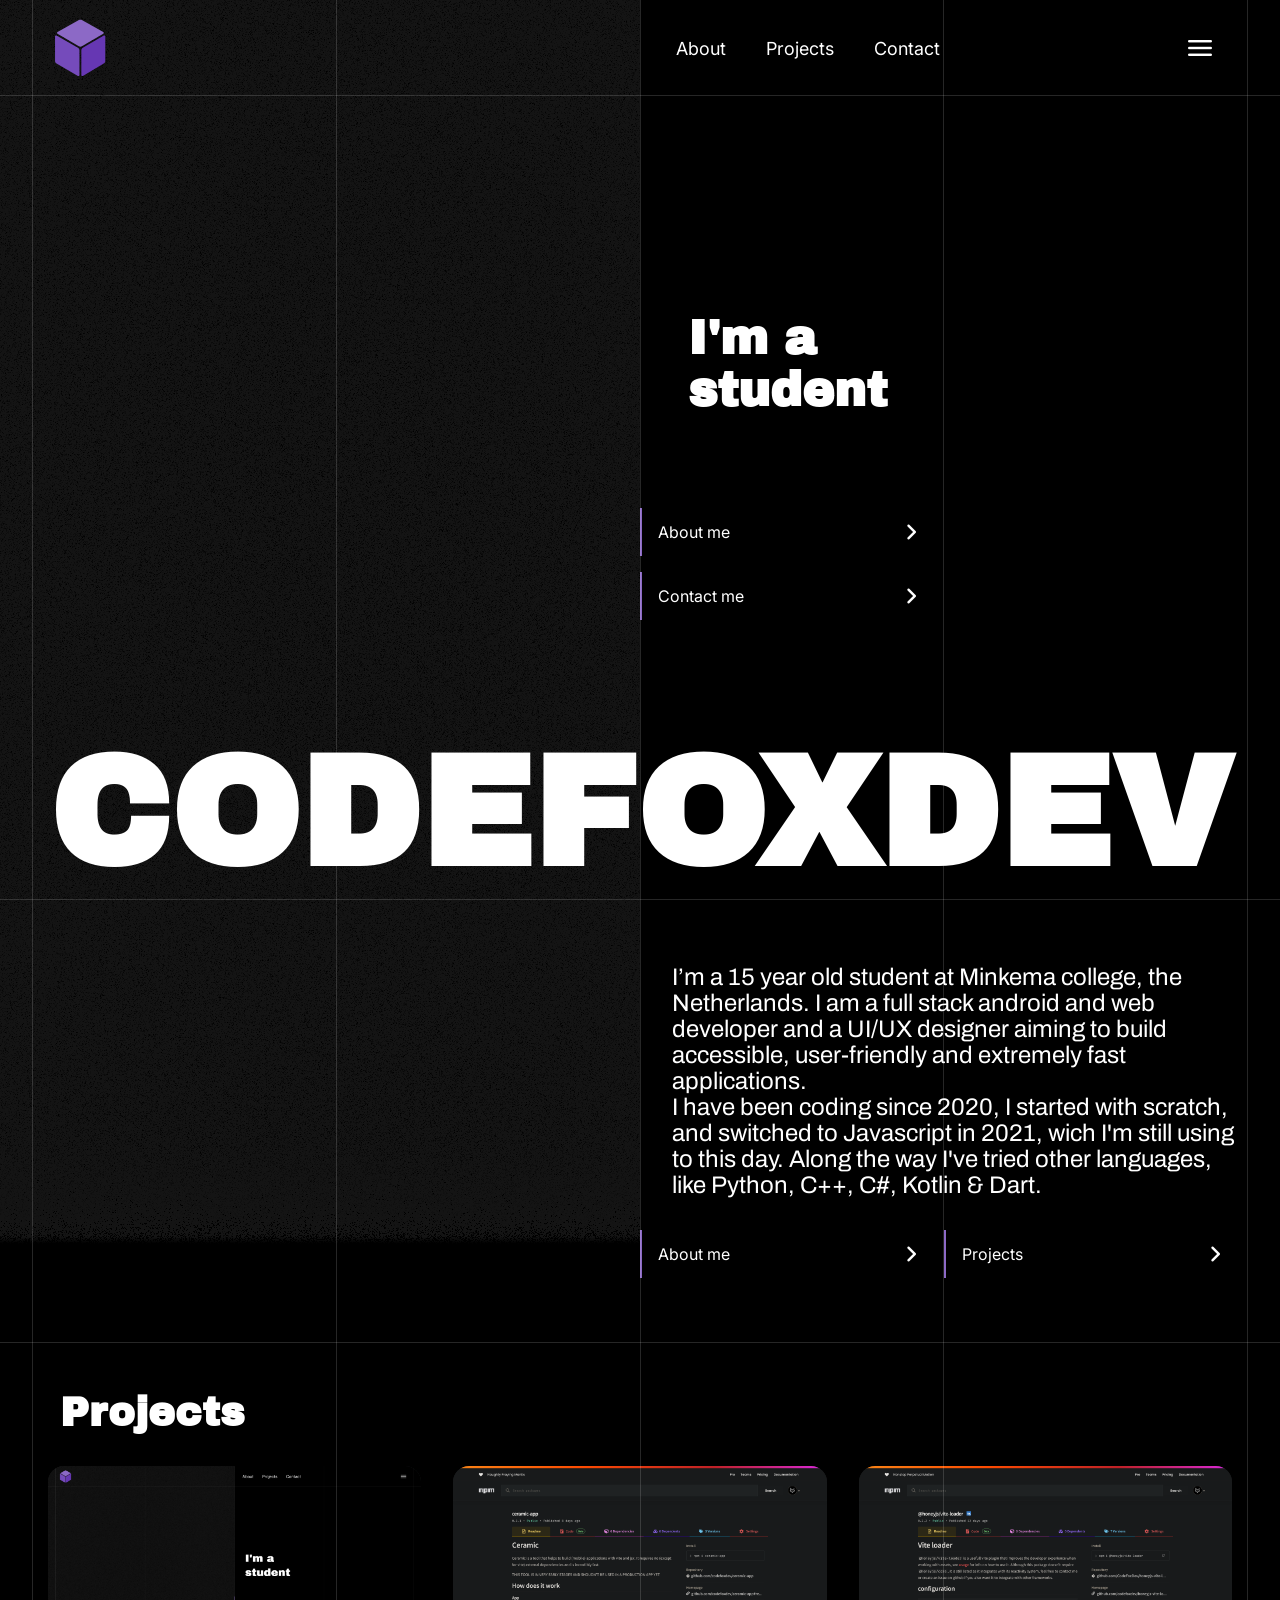
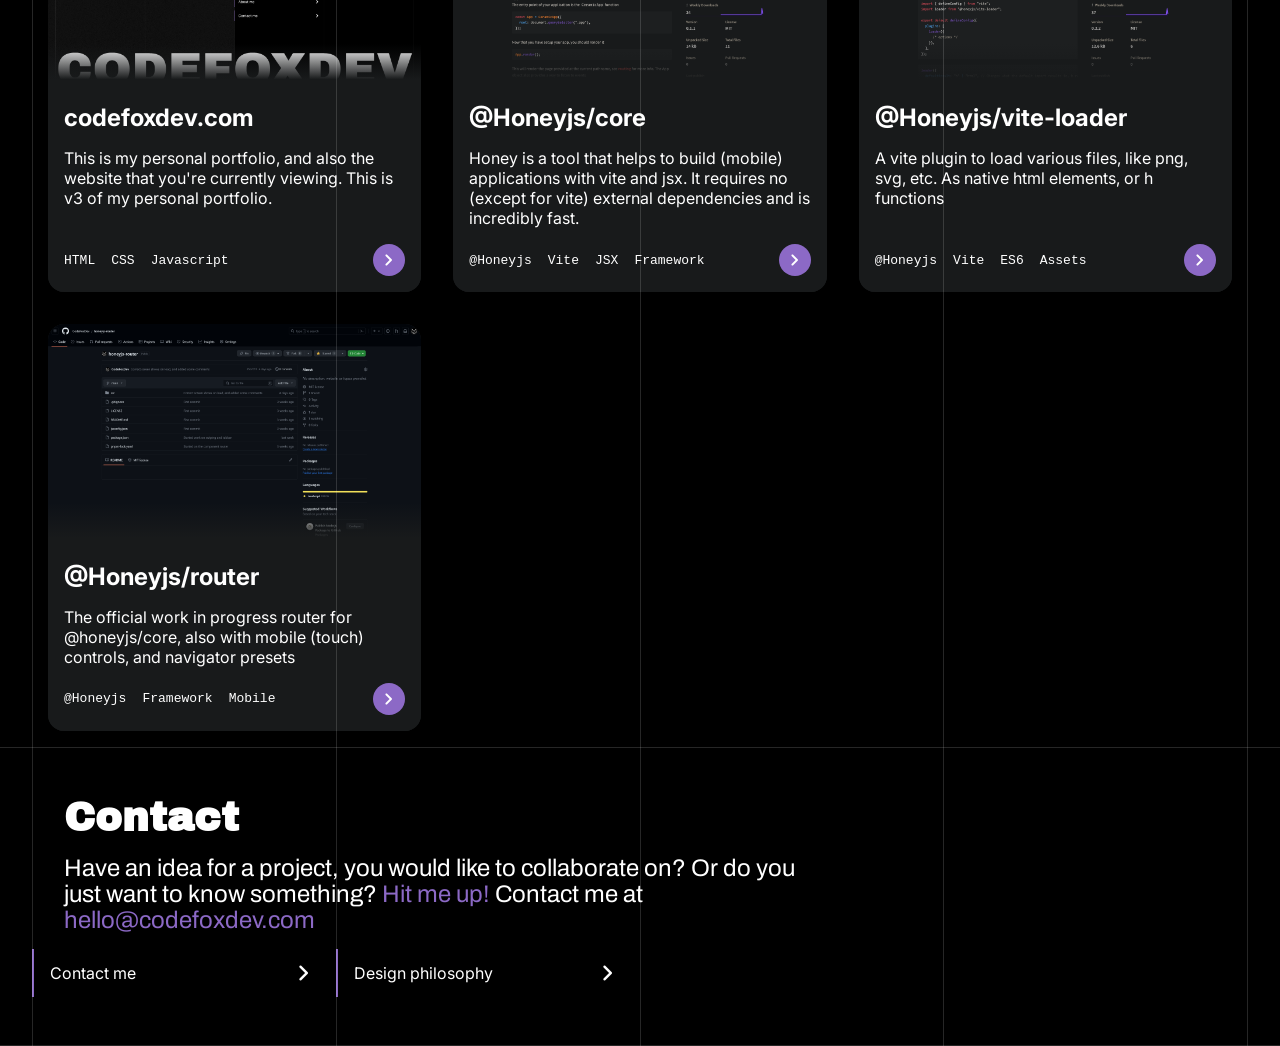
==== commit 87b51873: "Updated to add more projects" ====
--- a/index.html
+++ b/index.html
@@ -85,7 +85,7 @@
           <div class="left"></div>
           <div class="right flex-column">
             <div class="title flex-column">
-              <h1 class="archivo-black">I'm a</h1>
+              <h1 class="archivo-black" id="title-prefix">I'm a</h1>
               <h1 class="archivo-black" id="title-type">student</h1>
             </div>
             <a href="/about" class="button-inline border">
@@ -161,7 +161,7 @@
             <span class="line bottom"></span>
           </a>
         </div>
-      </div>
+      </div> 
     </main>
     <!-- Background -->
     <div class="background absolute top left flex-next">
--- a/src/style.css
+++ b/src/style.css
@@ -544,11 +544,23 @@
 }
 
 .projects-items {
-  width: calc(100vw - calc(var(--line-margin-inline) * 2) - 2rem);
+  --width: calc(100vw - calc(var(--line-margin-inline) * 2) - 2rem);
+  --gap: 2rem;
+  --max-item-count: 4;
+  --min-item-width: 300px;
+
+  --item-width: calc(
+    calc(var(--width) - var(--max-item-count) * var(--gap)) /
+      var(--max-item-count)
+  );
+
+  width: var(--width);
   display: grid;
-  grid-template-columns: repeat(auto-fill, minmax(300px, auto));
-  grid-auto-rows: 1fr;
-  gap: 2rem;
+  grid-template-columns: repeat(
+    auto-fill,
+    minmax(max(var(--item-width), var(--min-item-width)), 1fr)
+  );
+  gap: var(--gap);
 }
 
 .project-small {
@@ -917,3 +929,24 @@
 .front.photography > .photo-grid .image:hover::after {
   transform: translate(-0.5rem, 0.5rem);
 }
+
+/* Transition element */
+.transition {
+  position: fixed;
+  top: 0;
+  left: 0;
+  z-index: 1000;
+  background: var(--primary);
+  width: 100%;
+  height: 100%;
+  display: grid;
+  place-items: center;
+  opacity: 0;
+  pointer-events: none;
+}
+
+.transition > svg {
+  width: 50%;
+  height: 50%;
+  overflow: visible;
+}
